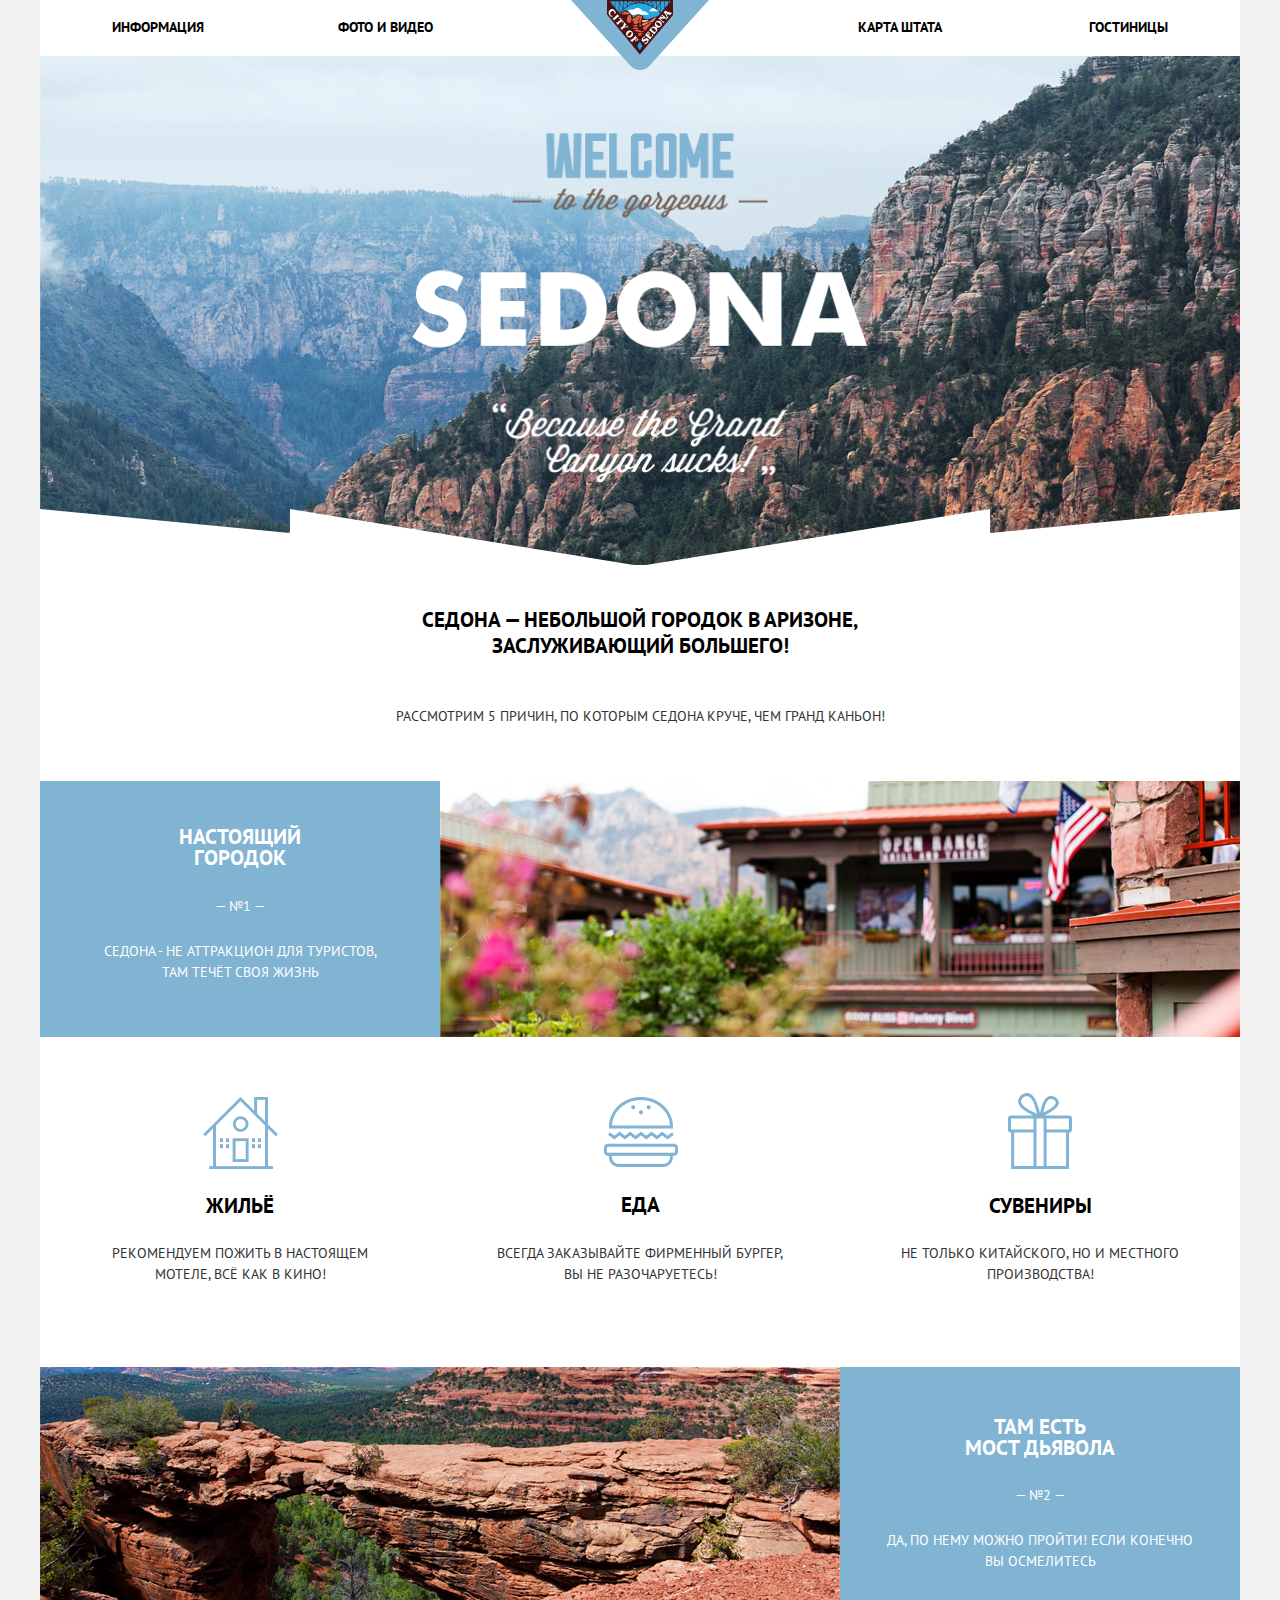
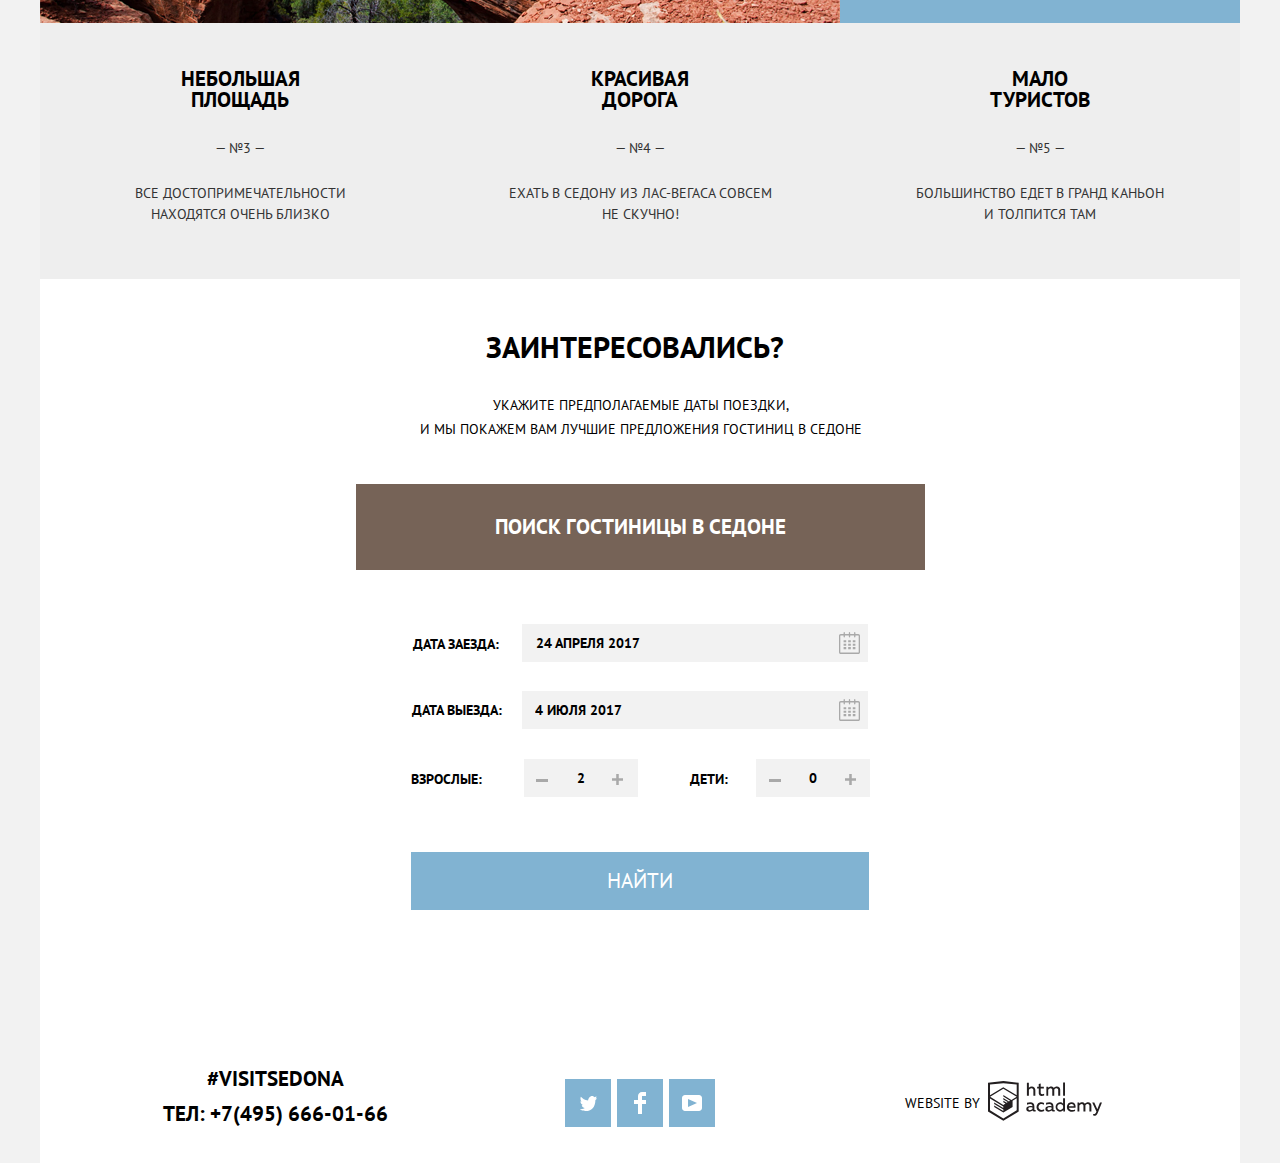
==== index.html @ 2f232770 "17" ====
<!DOCTYPE html>
<html class="page" lang="ru">
  <head>
    <meta charset="utf-8">
    <title>HTML Academy: Седона</title>
    <link rel="preconnect" href="https://fonts.gstatic.com">
    <link href="https://fonts.googleapis.com/css2?family=PT+Sans:wght@400;700&display=swap" rel="stylesheet">
    <link rel="icon" href="favicon.ico">
    <link rel="icon" href="favicon/favicon.svg" type="image/svg+xml">
    <link rel="apple-touch-icon" href="favicon/180.png">
    <link rel="manifest" href="manifest.webmanifest">

    <link rel="stylesheet" href="css/normalize.css">
    <link rel="stylesheet" href="css/style.min.css">
  </head>
  <body class="page-body">
    <div class="wrapper">
      <header class="main-header">
        <nav class="main-nav">
          <a class="main-header-logo" href="#">
            <img src="img/logo.svg" alt="logo" width="138" height="70">
          </a>
          <ul class="site-nav">
            <li><a href="#">Информация</a></li>
            <li><a href="#">Фото и видео</a></li>
            <li class="site-nav-castom"><a href="#">Карта штата</a></li>
            <li><a href="catalog.html">Гостиницы</a></li>
          </ul>
        </nav>
      </header>
      <main class="container">
        <h1 class="visually-hidden">Sedona</h1>
        <div class="bg-img">
          <div class="welcompng">
            <img src="img/welcome.png" alt="" width="456" height="350">
          </div>
        </div>
      
        
        <section class="description">
          
          <h3>Седона — небольшой городок в Аризоне, <br> заслуживающий большего!</h3>
          <p>Рассмотрим 5 причин, по которым Седона круче, чем гранд каньон!</p>
        </section>

        <ul class="main-reason">
          <li class="add-reason">
            <div class="first-reason">
              <div class="first-reason-text">
                <h3>Настоящий <br> городок</h3>
                <p class="reason-numbers">— №1 —</p>
                <p>Седона - не аттракцион для туристов, там течёт своя жизнь</p>
              </div>
                <div class="first-reason-img">
                    <img src="img/reason-1.jpg" alt="изображение дома" width="800" height="256">
                </div>
            </div>
            <ul class="product-reason">
              <li class="product-reason-item">
                <img src="img/icon-1.png" alt="logo house" width="75" height="72">
                <h4>Жильё</h4>
                <p>Рекомендуем пожить в настоящем <br> мотеле, всё как в кино!</p>
              </li>

              <li class="product-reason-item">
                <img src="img/icon-2.png" alt="logo burger" width="75" height="70">
                <h4>Еда</h4>
                <p>Всегда заказывайте фирменный бургер, <br> вы не разочаруетесь!</p>
              </li>
              <li class="product-reason-item">
                <img src="img/icon-3.png" alt="logo surprise" width="64" height="77">
                <h4>Сувениры</h4>
                <p>Не только китайского, но и местного <br> производства!</p>
              </li>
            </ul>
          </li>
          <li class="second-reason">
            <div class="second-reason-text">
              <h3>Там есть <br> Мост дьявола</h3>
              <p class="reason-numbers">— №2 —</p>
              <p>Да, по нему можно пройти! Если конечно<br> вы осмелитесь</p>
            </div>
            <div class="second-reason-img">
              <img src="img/reason-2.jpg" alt="изображение дома" width="800" height="256">
            </div>
          </li>
          <li class="else-reason">
            <h3>небольшая <br> площадь</h3>
            <p class="reason-numbers">— №3 —</p>
            <p>все достопримечательности <br> находятся очень близко</p>
          </li>
          <li class="else-reason"> 
            <h3>красивая <br> дорога</h3>
            <p class="reason-numbers">— №4 —</p>
            <p>ехать в седону из лас-вегаса совсем <br> не скучно!</p>
          </li>
          <li class="else-reason">
            <h3>мало <br> туристов</h3>
            <p class="reason-numbers">— №5 —</p>
            <p>большинство едет в гранд каньон <br> и толпится там</p>
          </li>
        </ul>

        <section class="interest">
          <h3>Заинтересовались?</h3>
          <div class="interest-hotel">
            <p>Укажите предполагаемые даты поездки,<br> и мы покажем вам лучшие предложения гостиниц в седоне</p>
          </div>
          <a class="button search" href="#">ПОИСК ГОСТИНИЦЫ В седоне</a>
          <section class="interest-search interest-search-show">
            <form class="interest-form" method="GET" action="https://echo.htmlacademy.ru/">
              <div class="date">
                <label class="date-arrival-label" for="date-arrival">Дата заезда: 
                  <a class="calendar" href="#">
                    <svg class="calendar-icon" width="21" height="23" viewBox="0 0 21 23" fill="none" xmlns="http://www.w3.org/2000/svg">
                      <path fill-rule="evenodd" clip-rule="evenodd" d="M16.406 3.02498H19.251C20.217 3.02498 21 3.84698 21 4.86198V21.164C21 22.179 20.217 23 19.251 23H1.75C0.784 23 0 22.179 0 21.164V4.86198C0 3.84698 0.784 3.02498 1.75 3.02498H4.593V1.64798C4.593 1.26698 4.887 0.958984 5.25 0.958984C5.612 0.958984 5.906 1.26698 5.906 1.64798V3.02498H9.844V1.64798C9.844 1.26698 10.138 0.958984 10.501 0.958984C10.862 0.958984 11.156 1.26698 11.156 1.64798V3.02498H15.094V1.64798C15.094 1.26698 15.387 0.958984 15.75 0.958984C16.112 0.958984 16.406 1.26698 16.406 1.64798V3.02498ZM19.5646 21.484C19.6466 21.3979 19.691 21.2828 19.688 21.164H19.689V4.86198C19.689 4.60898 19.493 4.40298 19.252 4.40298H16.407V5.78098C16.407 6.16198 16.113 6.46998 15.751 6.46998C15.388 6.46998 15.095 6.16198 15.095 5.78098V4.40298H11.157V5.78098C11.157 6.16198 10.863 6.46998 10.502 6.46998C10.139 6.46998 9.845 6.16198 9.845 5.78098V4.40298H5.907V5.78098C5.907 6.16198 5.613 6.46998 5.251 6.46998C4.888 6.46998 4.594 6.16198 4.594 5.78098V4.40298H1.75C1.50263 4.40953 1.30696 4.61458 1.312 4.86198V21.164C1.30696 21.4114 1.50263 21.6164 1.75 21.623H19.251C19.3698 21.6201 19.4826 21.5701 19.5646 21.484Z"/>
                      <path fill-rule="evenodd" clip-rule="evenodd" d="M4.59399 9.2251H7.21899V11.2911H4.59399V9.2251ZM4.59399 12.6681H7.21899V14.7351H4.59399V12.6681ZM7.21899 16.1121H4.59399V18.1781H7.21899V16.1121ZM9.18799 16.1121H11.813V18.1781H9.18799V16.1121ZM11.813 12.6681H9.18799V14.7351H11.813V12.6681ZM9.18799 9.2251H11.813V11.2911H9.18799V9.2251ZM16.406 16.1121H13.781V18.1781H16.406V16.1121ZM13.781 12.6681H16.406V14.7351H13.781V12.6681ZM16.406 9.2251H13.781V11.2911H16.406V9.2251Z"/>
                      </svg>           
                    </a>
                </label>
                <input class="check" type="text" id="date-arrival" data-date-formate="" value="24 апреля 2017">
              </div>
              <div class="date">
                  <label class="date-departure-label" for="date-departure">Дата выезда:
                    <a class="calendar" href="#">
                      <svg class="calendar-icon" width="21" height="23" viewBox="0 0 21 23" fill="none" xmlns="http://www.w3.org/2000/svg">
                        <path fill-rule="evenodd" clip-rule="evenodd" d="M16.406 3.02498H19.251C20.217 3.02498 21 3.84698 21 4.86198V21.164C21 22.179 20.217 23 19.251 23H1.75C0.784 23 0 22.179 0 21.164V4.86198C0 3.84698 0.784 3.02498 1.75 3.02498H4.593V1.64798C4.593 1.26698 4.887 0.958984 5.25 0.958984C5.612 0.958984 5.906 1.26698 5.906 1.64798V3.02498H9.844V1.64798C9.844 1.26698 10.138 0.958984 10.501 0.958984C10.862 0.958984 11.156 1.26698 11.156 1.64798V3.02498H15.094V1.64798C15.094 1.26698 15.387 0.958984 15.75 0.958984C16.112 0.958984 16.406 1.26698 16.406 1.64798V3.02498ZM19.5646 21.484C19.6466 21.3979 19.691 21.2828 19.688 21.164H19.689V4.86198C19.689 4.60898 19.493 4.40298 19.252 4.40298H16.407V5.78098C16.407 6.16198 16.113 6.46998 15.751 6.46998C15.388 6.46998 15.095 6.16198 15.095 5.78098V4.40298H11.157V5.78098C11.157 6.16198 10.863 6.46998 10.502 6.46998C10.139 6.46998 9.845 6.16198 9.845 5.78098V4.40298H5.907V5.78098C5.907 6.16198 5.613 6.46998 5.251 6.46998C4.888 6.46998 4.594 6.16198 4.594 5.78098V4.40298H1.75C1.50263 4.40953 1.30696 4.61458 1.312 4.86198V21.164C1.30696 21.4114 1.50263 21.6164 1.75 21.623H19.251C19.3698 21.6201 19.4826 21.5701 19.5646 21.484Z"/>
                        <path fill-rule="evenodd" clip-rule="evenodd" d="M4.59399 9.2251H7.21899V11.2911H4.59399V9.2251ZM4.59399 12.6681H7.21899V14.7351H4.59399V12.6681ZM7.21899 16.1121H4.59399V18.1781H7.21899V16.1121ZM9.18799 16.1121H11.813V18.1781H9.18799V16.1121ZM11.813 12.6681H9.18799V14.7351H11.813V12.6681ZM9.18799 9.2251H11.813V11.2911H9.18799V9.2251ZM16.406 16.1121H13.781V18.1781H16.406V16.1121ZM13.781 12.6681H16.406V14.7351H13.781V12.6681ZM16.406 9.2251H13.781V11.2911H16.406V9.2251Z"/>
                        </svg>           
                      </a>
                  </label>
                  <input class="check" type="text" id="date-departure" data-date-formate="" value="4 июля 2017">
              </div>
              <div class="people">
                  <div class="adults-items">
                    <label class="adults-label" for="adults">Взрослые:</label>
                    <input class="check" type="text" id="adults" data-date-formate="" value="2">
                    <button class="minus" type="submit" id="adults">
                      <svg class="minus-icon" width="12" height="3" viewBox="0 0 12 3" fill="none" xmlns="http://www.w3.org/2000/svg">
                        <rect width="12" height="3"/>
                      </svg>              
                    </button>
                    <button class="plus" type="submit" id="adults1">
                      <svg class="plus-icon" width="11" height="11" viewBox="0 0 11 11" fill="none" xmlns="http://www.w3.org/2000/svg">
                      <path fill-rule="evenodd" clip-rule="evenodd" d="M4.23086 6.76932V11H6.76932V6.76932H11V4.23086H6.76932V0H4.23085V4.23086H0V6.76932H4.23086Z"/>
                      </svg>
                    </button>
                  </div>
                  <div class="children-items">
                    <label class="children-label" for="children">Дети:</label>
                    <input class="check" type="text" id="children1" data-date-formate="" value="0">
                    <button class="minus" type="submit" id="children1">
                      <svg class="minus-icon" width="12" height="3" viewBox="0 0 12 3" fill="none" xmlns="http://www.w3.org/2000/svg">
                      <rect width="12" height="3"/>
                      </svg>
                    </button>
                    <button class="plus" type="submit" id="children">
                      <svg class="plus-icon" width="11" height="11" viewBox="0 0 11 11" fill="none" xmlns="http://www.w3.org/2000/svg">
                        <path fill-rule="evenodd" clip-rule="evenodd" d="M4.23086 6.76932V11H6.76932V6.76932H11V4.23086H6.76932V0H4.23085V4.23086H0V6.76932H4.23086Z"/>
                      </svg>
                    </button>
                  </div>
              </div>
              <input class="search-button" type="submit" value="Найти">
            </form>
          </section>
        </section>
        <section class="map">
          <h2 class="visually-hidden">Карта Седоны</h2>
          <iframe src="https://www.google.com/maps/embed?pb=!1m18!1m12!1m3!1d52385.18050596256!2d-111.83015792096036!3d34.85437338105415!2m3!1f0!2f0!3f0!3m2!1i1024!2i768!4f13.1!3m3!1m2!1s0x872da132f942b00d%3A0x5548c523fa6c8efd!2z0KHQtdC00L7QvdCwLCDQkNGA0LjQt9C-0L3QsCA4NjMzNiwg0KHQqNCQ!5e0!3m2!1sru!2sua!4v1614347600169!5m2!1sru!2sua" width="1200" height="473" style="border:0;" allowfullscreen="" loading="lazy"></iframe>
        </section>
      </main>

      <footer class="main-footer">
        <section class="footer-contact">
          <h2 class="visually-hidden">Контакты</h2>
          <p>#visitSEDONA</p>
          <a class="footer-phone" href="tel:+74956660166">ТЕЛ: +7(495) 666-01-66</a>
        </section>
        <section class="footer-social">
          <h2 class="visually-hidden">соцсети</h2>
          <ul class="social-list">
            <li>
              <a class="social-button" href="#">
                <svg width="17" height="17" viewBox="0 0 17 17" fill="none" xmlns="http://www.w3.org/2000/svg">
                  <path d="M10.95 1.14409C12.635 0.648089 13.934 1.41409 14.527 2.32309C15.2 2.09209 15.858 1.84209 16.538 1.61509C16.5249 2.30145 16.2117 2.94761 15.681 3.38309C16.366 3.55309 16.985 2.89209 16.985 2.89209C16.816 3.89209 15.979 4.68009 15.422 4.91609C15.191 11.6661 12.247 16.1331 5.34498 15.9981H4.89898C4.48898 15.9981 0.734977 15.5381 0.000976562 14.1111C2.27198 14.3071 3.89398 13.6891 4.69398 12.9341C3.73398 12.6341 2.01498 12.4571 1.71498 9.98409C2.06398 10.0901 2.27898 10.2121 2.90498 10.1031C1.70498 9.24709 0.373977 8.53009 0.447977 6.33009C0.732977 6.65809 1.51498 6.86609 1.78798 6.80209C1.08498 6.56109 -0.182023 3.44209 0.893977 1.85009C2.71198 3.70409 4.62898 5.45609 8.04598 5.62309C8.25398 3.33009 9.18298 1.79309 10.95 1.14409Z" fill="white"/>
              </svg>
              </a>
            </li>
            <li>
              <a class="social-button" href="#">
                <svg width="12" height="22" viewBox="0 0 12 22" fill="none" xmlns="http://www.w3.org/2000/svg">
                  <path d="M12 4V0H8C5.79086 0 4 1.79086 4 4V8H0V12H4V22H8V12H12V8H8V4H12Z" fill="white"/>
                </svg>
              </a>
            </li>
            <li>
              <a class="social-button" href="#">
                <svg width="20" height="16" viewBox="0 0 20 16" fill="none" xmlns="http://www.w3.org/2000/svg">
                  <path fill-rule="evenodd" clip-rule="evenodd" d="M3 0H17C18.65 0 20 1.35 20 3V13C20 14.65 18.65 16 17 16H3C1.35 16 0 14.65 0 13V3C0 1.35 1.35 0 3 0ZM6.027 4.002V11.998L15.014 8L6.027 4.002Z" fill="white"/>
                </svg>
              </a>
            </li>
          </ul>
        </section>
        <section class="footer-copyright">
          <h3>Website by</h3>
          <a class="academy" href="https://htmlacademy.ru/intensive/htmlcss">
            <svg width="114" height="40" viewBox="0 0 114 40" fill="none" xmlns="http://www.w3.org/2000/svg">
              <path fill-rule="evenodd" clip-rule="evenodd" d="M15.5197 0.057373H15.3509L0 1.71895V30.4945L15.3509 39.8382L30.7018 30.4945V1.71895L15.5197 0.057373ZM77.0183 1.62185H75.0876V14.7311H77.0183V1.62185ZM40.8619 1.63264V6.76843C41.6131 5.9864 42.6386 5.5436 43.7105 5.53843C44.6823 5.47908 45.6329 5.84495 46.3253 6.54479C47.0177 7.24462 47.3866 8.21244 47.3399 9.20685V14.7634H45.367V9.46579C45.4231 8.94897 45.2754 8.43059 44.9566 8.02553C44.6377 7.62047 44.174 7.36218 43.6683 7.3079H43.3518C42.3456 7.36979 41.4321 7.9295 40.9041 8.80764V14.7634H38.8995V1.63264H40.8619ZM77.0183 30.4837H75.2775V29.0595C74.4828 30.1353 73.23 30.7538 71.9119 30.7211C69.4751 30.5528 67.5825 28.4822 67.5825 25.9845C67.5825 23.4867 69.4751 21.4162 71.9119 21.2479C73.1195 21.2052 74.2818 21.7203 75.0771 22.6505V17.3205H77.0183V30.4837ZM47.0656 29.0595C47.263 29.0515 47.4583 29.0152 47.6459 28.9516V30.3866C47.2482 30.5404 46.826 30.6172 46.4009 30.6132C45.6482 30.6769 44.9394 30.2429 44.639 29.5342C43.7036 30.31 42.5302 30.7227 41.3261 30.6995C39.733 30.6995 38.256 29.804 38.256 27.9482C38.256 25.65 40.3661 24.9379 42.1702 24.9379C42.9402 24.9505 43.707 25.0408 44.4596 25.2076V24.884C44.4596 23.805 43.6578 22.9742 42.1491 22.9742C41.0585 22.9764 39.9804 23.2116 38.9839 23.6647V21.8305C40.0678 21.451 41.204 21.2506 42.3495 21.2371C44.8394 21.2371 46.3693 22.4455 46.3693 25.1753V28.4121C46.3546 28.5668 46.401 28.721 46.4981 28.8406C46.5951 28.9601 46.7349 29.035 46.8862 29.0487H47.0656V29.0595ZM40.2711 27.8403C40.298 28.229 40.4761 28.5905 40.7655 28.844C41.055 29.0974 41.4317 29.2217 41.8115 29.189H41.9275C42.8819 29.1906 43.7973 28.8022 44.4702 28.11V26.5779C43.842 26.4414 43.2026 26.3655 42.5605 26.3513C41.5055 26.3513 40.2817 26.7074 40.2817 27.8403H40.2711ZM56.0229 21.9384C55.1962 21.4632 54.2596 21.2246 53.3115 21.2479H52.9422C51.7332 21.2873 50.5891 21.8166 49.7619 22.7192C48.9347 23.6218 48.4923 24.8236 48.5321 26.06V26.5024C48.6957 29.0004 50.805 30.8921 53.2482 30.7318C54.2519 30.7555 55.2477 30.5452 56.1601 30.1168V28.2718C55.3769 28.7215 54.4945 28.9591 53.5963 28.9624C52.5199 29.0288 51.4963 28.4793 50.9385 27.5356C50.3806 26.5918 50.3806 25.4095 50.9385 24.4658C51.4963 23.522 52.5199 22.9725 53.5963 23.039C54.461 23.0357 55.3066 23.2989 56.0229 23.7942V21.9384ZM66.1514 29.0595C66.3488 29.0515 66.5441 29.0152 66.7317 28.9516V30.3866C66.334 30.5404 65.9118 30.6172 65.4867 30.6132C64.734 30.6769 64.0252 30.2429 63.7248 29.5342C62.7894 30.31 61.616 30.7227 60.4119 30.6995C58.8188 30.6995 57.3417 29.804 57.3417 27.9482C57.3417 25.65 59.4518 24.9379 61.256 24.9379C62.0259 24.9505 62.7928 25.0408 63.5454 25.2076V24.884C63.5454 23.805 62.7436 22.9742 61.2349 22.9742C60.1443 22.9764 59.0662 23.2116 58.0697 23.6647V21.8305C59.1536 21.451 60.2897 21.2506 61.4353 21.2371C63.9252 21.2371 65.455 22.4455 65.455 25.1753V28.4121C65.4404 28.5668 65.4868 28.721 65.5838 28.8406C65.6809 28.9601 65.8207 29.035 65.972 29.0487H66.1514V29.0595ZM59.855 28.8481C59.5632 28.5943 59.3837 28.2311 59.3569 27.8403H59.378C59.378 26.7074 60.5385 26.3513 61.6569 26.3513C62.299 26.3655 62.9383 26.4414 63.5665 26.5779V28.11C62.8937 28.8022 61.9782 29.1906 61.0239 29.189H60.9078C60.5263 29.2247 60.1469 29.1019 59.855 28.8481ZM69.3271 25.9305C69.3271 24.2859 70.6308 22.9526 72.239 22.9526L72.2601 23.0066C73.4742 23.0066 74.5742 23.7382 75.0665 24.8732V27.0311C74.5856 28.1871 73.4673 28.9296 72.239 28.9084C70.6308 28.9084 69.3271 27.5752 69.3271 25.9305ZM83.3486 21.2479C86.8408 21.2479 88.0541 24.1395 87.4844 26.7397H80.922C81.1436 28.3582 82.6839 29.0163 84.2876 29.0163C85.2509 29.0196 86.2027 28.8021 87.0729 28.3797V30.1061C86.0736 30.5421 84.9939 30.7519 83.9078 30.7211C81.2385 30.7211 78.8963 29.189 78.8963 25.9521C78.8362 24.7502 79.2482 23.5736 80.0408 22.6841C80.8334 21.7945 81.9408 21.2658 83.1165 21.2155H83.3486V21.2479ZM80.8693 25.1753C80.9704 23.8237 82.1216 22.8104 83.4436 22.9095H83.4858C84.1064 22.8531 84.7196 23.08 85.1612 23.5295C85.6028 23.979 85.8275 24.6051 85.7752 25.24H80.8693V25.1753ZM89.489 30.4621V21.4961H91.2298V22.575C91.9777 21.7197 93.041 21.2229 94.1628 21.2047C95.2951 21.1328 96.3712 21.7163 96.9482 22.7153C97.7407 21.8335 98.8477 21.3161 100.018 21.2803C100.952 21.2327 101.859 21.6011 102.507 22.2901C103.154 22.9792 103.478 23.9213 103.394 24.8732V30.4837H101.39V24.9271C101.437 24.4734 101.306 24.0191 101.024 23.6647C100.743 23.3104 100.336 23.0852 99.8917 23.039H99.6174C98.7512 23.0941 97.9525 23.536 97.4335 24.2474V30.4837H95.4289V24.9271C95.4728 24.47 95.3357 24.0139 95.0481 23.6611C94.7606 23.3082 94.3467 23.088 93.8991 23.0497H93.6881C92.7466 23.1344 91.8915 23.6449 91.3564 24.4416V30.5161H89.5312L89.489 30.4621ZM113.977 21.4745H111.972L109.324 28.2718L106.306 21.4853H104.196L108.417 30.5484L108.237 31.0016C107.72 32.3611 107.003 33.0516 106.053 33.0516C105.75 33.0548 105.447 33.0112 105.156 32.9221V34.6161C105.536 34.7125 105.926 34.7632 106.317 34.7671C107.646 34.7671 108.902 34.0226 109.851 31.6813L113.977 21.4745ZM52.689 5.78658V2.54974L50.7266 3.01369V5.73264H49.144V7.49132H50.7899V11.9905C50.7231 12.817 51.0244 13.6301 51.61 14.2038C52.1955 14.7775 53.0028 15.0505 53.8073 14.9468C54.5996 14.9535 55.3875 14.8259 56.139 14.5692V12.8429C55.5727 13.0781 54.9672 13.199 54.356 13.199C53.2165 13.199 52.689 12.8105 52.689 11.6237V7.5129H55.8541V5.78658H52.689ZM58.3862 14.7526V5.75421H60.1376V6.83316C60.8811 5.97655 61.9403 5.476 63.0601 5.45211C64.1624 5.38099 65.2146 5.93142 65.8032 6.88711C66.5958 6.00534 67.7028 5.48794 68.8734 5.45211C69.8138 5.41462 70.7233 5.79859 71.364 6.50353C72.0046 7.20846 72.3126 8.16418 72.2073 9.12053V14.7418H70.2028V9.18527C70.2499 8.73151 70.1184 8.27721 69.8373 7.92287C69.5561 7.56853 69.1485 7.34334 68.7046 7.29711H68.4619C67.5957 7.35228 66.797 7.7942 66.278 8.50553V14.7418H64.2734V9.18527C64.3206 8.73151 64.1891 8.27721 63.9079 7.92287C63.6268 7.56853 63.2191 7.34334 62.7752 7.29711H62.5326C61.5911 7.38181 60.736 7.89229 60.2009 8.68895V14.7634H58.3862V14.7526ZM28.6972 29.3033L28.7078 29.2968L28.6972 29.3184V29.3033ZM28.6972 17.3205V29.3033L15.3509 37.4321L2.00459 29.3184V17.5147L15.2876 25.6068V27.0311L6.18257 21.5284V22.9418L15.3404 28.5632V30.0629L6.19312 24.4955V25.9521L15.3509 31.5734L24.5826 25.9197V19.8129L28.6972 17.3205ZM28.7078 15.7776L25.0362 17.9355L23.3482 19.0145L15.3087 14.0837V15.4971L22.156 19.7266L22.0083 19.8237L20.9532 20.4063L15.2876 16.9537V18.3995L19.761 21.1184L18.706 21.8413L15.3298 19.7913V21.2047L17.5454 22.5426L15.2982 23.9021L2.11009 15.864L15.3087 7.72869L28.7078 15.7776ZM15.2876 6.27211L28.7078 14.3534V3.56395L15.3615 2.12895L2.01514 3.56395V14.3534L15.2876 6.27211Z"/>
            </svg>
          </a>
        </section>
      </footer>
  </div>

    <script src="js/search.min.js"></script>
      

  </body>
</html>
---- css/style.min.css ----
:root{--basic-black:#000;--basic-azure:#81B3D2;--basic-brown:#766357;--basic-dark-azure:#5496BD;--basic-extra-azure:#669EC0;--basic-white:#fff;--basic-dark-brown:#503E33;--basic-extra-brown:#604E43;--basic-opacity-black:#333;--basic-gray:#EEE;--basic-white-opacity:#fff;--basic-white-body:#F2F2F2;--basic-border-grey:#E5E5E5;--basic-shadow:#ababab;--basic-calendar:#A9A9A9;--basic-academy:#231F20;--basic-shadow-opacity:#ababab;--basic-arrow:#CACACA;--basic-rating:#666;--special:#663d15}body{min-width:1280px;margin:0;padding:0;font-family:"PT Sans",sans-serif;font-size:14px;line-height:26px;font-weight:700;color:var(--basic-black);text-transform:uppercase;background-position:top center;background-repeat:no-repeat;background:var(--basic-white-body);min-height:100%;display:grid;grid-template-rows:min-content 1fr min-content;align-content:start}.wrapper{width:1200px;background-color:var(--basic-white);margin:0 auto}.container{text-align:center}a{text-decoration:none}img{max-width:100%;height:auto}p{margin:0}ul{margin:0;padding:0}h1,h2,h3,h4{margin:0}button{border:0;background:none}.visually-hidden{position:absolute;width:1px;height:1px;margin:-1px;border:0;padding:0;white-space:nowrap;clip-path:inset(100%);clip:rect(0 0 0 0);overflow:hidden}.main-nav{position:relative;text-align:center;color:var(--basic-black);background-color:var(--basic-white)}.site-nav{list-style:none;display:flex;margin:0;padding:0}.site-nav > li{margin-top:14px;margin-bottom:16px}.site-nav > li:first-child{margin-left:72px;margin-right:134px}.site-nav > li:nth-child(3){margin-right:147px}.site-nav > li:nth-child(4){margin-right:72px}.site-nav a{color:var(--basic-black)}.site-nav a:hover{color:var(--basic-azure)}.site-nav a:active{color:var(--basic-black);opacity:.3}.site-nav a:focus{color:var(--basic-brown)}.site-nav-castom{margin-left:auto}.main-header-logo{position:absolute;right:531px}.bg-img{width:1200px;height:509px;background:url(../img/background-photo.jpg) no-repeat;background-size:100% auto;display:block}.welcompng{padding-top:77px}.welcompng::before{display:block;content:"";width:1200px;height:57px;background:url(../img/Shape.png) no-repeat;position:absolute;top:509px}.description{height:216px;text-align:center}.description h3{padding-top:42px;padding-bottom:16px;font-size:21px;line-height:26px;min-height:80px}.description p{font-weight:400;color:var(--basic-opacity-black)}.main-reason{margin:0;padding:0;list-style:none;display:grid;grid-template-columns:1fr 1fr 1fr}.main-reason h3{font-size:21px;line-height:21px;margin-top:45px}.main-reason p{font-size:14px;line-height:21px;color:var(--basic-opacity-black);font-weight:400}.reason-numbers{margin-top:28px;margin-bottom:24px}.add-reason{grid-column-start:1;grid-column-end:4}.first-reason{min-height:256px;text-align:center;background-color:var(--basic-azure);color:var(--basic-white);display:grid;grid-template-columns:1fr 1fr 1fr}.first-reason p{color:var(--basic-white);padding:0 50px}.first-reason-text{grid-column-start:1}.first-reason-img{height:256px;grid-column-end:4;grid-column-start:2}.product-reason{min-height:330px;list-style:none;background-color:var(--basic-white);display:grid;grid-template-columns:1fr 1fr 1fr}.product-reason-item{text-align:center;margin-top:60px}.product-reason-item h4{font-size:21px;line-height:21px;padding-top:18px;padding-bottom:27px}.product-reason >.product-reason-item:nth-child(2) h4{padding-top:19px;padding-bottom:28px}.product-reason >.product-reason-item:last-child{margin-top:0;padding-top:55px}.second-reason{min-height:256px;text-align:center;background-color:var(--basic-azure);color:var(--basic-white);grid-column-start:1;grid-column-end:4;display:grid;grid-template-columns:1fr 1fr 1fr}.second-reason p{color:var(--basic-white)}.second-reason h3{margin-top:49px}.second-reason-text{grid-column-end:4}.second-reason-img{height:256px;grid-column-start:1;grid-column-end:3;grid-row:1}.second-reason .reason-numbers{margin-top:27px;margin-bottom:24px}.else-reason{min-height:256px;text-align:center;background-color:var(--basic-gray)}.interest{min-height:291px;text-align:center;position:relative}.interest p{font-size:14px;line-height:24px;font-weight:400}.interest h3{padding-top:55px;font-size:30px;padding-right:10px}.interest-hotel{min-height:95px;display:flex;justify-content:center;align-items:center;margin-top:10px;margin-bottom:19px}.interest-hotel p{padding-left:1px;padding-bottom:2px}.button{padding:30px 125px;width:319px;height:26px;align-content:center;font-size:21px;line-height:26px;background-color:var(--basic-brown);color:var(--basic-white);display:inline-block}.button:hover{background-color:var(--basic-extra-brown)}.button:focus{background-color:var(--basic-dark-brown);color:var(--basic-white-opacity)}.map{height:473px}.main-footer{min-height:120px;text-align:center;display:grid;grid-template-columns:1fr 1fr 1fr}.footer-contact{font-size:21px;line-height:26px;display:flex;flex-direction:column;margin-top:23px;margin-left:70px}.footer-contact p{margin-bottom:9px}.footer-phone{color:var(--basic-black)}.footer-social{display:flex;justify-content:center;align-items:center}.social-list{list-style:none;display:flex;padding:0;margin:0}.social-list > li{margin-right:6px}.social-list > li:last-child{margin-right:0}.social-button{min-height:48px;width:46px;background-color:var(--basic-azure);display:flex;justify-content:center;align-items:center}.social-button:last-child{margin-right:0}.social-button:hover{background-color:var(--basic-extra-azure)}.social-button:focus{background-color:var(--basic-dark-azure)}.footer-copyright{display:flex;margin-left:65px;align-items:center}.footer-copyright h3{font-size:14px;font-weight:400;margin-right:8px}.academy{padding-top:4px}.academy svg{fill:var(--basic-academy)}.academy svg:hover{fill:var(--basic-azure)}.academy svg:active{fill:var(--basic-shadow)}.name-hotel{min-height:26px;margin-bottom:7px;font-size:21px;line-height:26px;color:var(--basic-black);min-width:240px;margin-top:-6px;margin-left:-47px}.name-hotel:hover{color:var(--basic-azure)}.name-hotel:focus{color:var(--basic-opacity-black)}.catalog-hotel{list-style:none;display:grid;margin:0;padding:0}.catalog-hotel p{font-weight:400;font-size:14px;line-height:21px}.catalog-item{padding:27px 73px 30px;display:grid;grid-template-columns:1fr 3fr 1fr;min-height:150px;border-top:1px solid var(--basic-border-grey);box-sizing:border-box}.catalog-item:nth-child(2){padding:28px 73px 31px}.catalog-item:last-child{padding:29px 73px 30px;border-bottom:1px solid var(--basic-border-grey)}.catalog-description{text-align:left;display:flex;flex-direction:column}.catalog-description-row{display:flex;margin-left:-47px}.wrapper-description{display:flex;flex-direction:column-reverse}.catalog-rating{display:flex;flex-direction:column;justify-content:flex-end}.catalog-image{padding-top:2px;width:135px;height:90px}.rating{margin:0;width:110px;height:27px;padding:3px 12px 3px 15px;color:#666;background-color:#F2F2F2;box-sizing:border-box;margin-left:auto}.star{margin-left:auto;margin-bottom:auto}.star-symbol{width:18px;height:17px}legend{padding:0}.filter{width:1200px;min-height:217px;background:url(../img/background.jpg) no-repeat}.form-filter{display:flex;padding:26px 73px 32px 72px}.form-filter label{position:relative;display:block;cursor:pointer;user-select:none}.filter-input:focus ~ label{outline:2px solid var(--basic-black)}.filter-input-checkbox + label::before{content:"";position:absolute;width:23px;height:23px;left:-41px;background:url(../img/checkbox-off.svg)}.filter-input-checkbox:checked + label::after{content:"";position:absolute;width:27px;height:23px;left:-41px;background:url(../img/checkbox-on.png)}.form-filter legend{font-size:16px;line-height:21px}.form-filter ul{list-style:none;line-height:46px}.filter-wrapper-checkbox{display:flex;text-align:left}.filter-wrapper-checkbox fieldset{color:var(--basic-white);border:none;padding:0;margin:0}.filter-wrapper-checkbox fieldset:first-child{margin-right:118px}.filter-wrapper-range{display:flex;flex-direction:column;margin-left:auto}.filter-wrapper-range fieldset{border:none;color:var(--basic-white);margin:0;padding:0;text-align:center}.filter-wrapper-range fieldset > legend{margin-bottom:10px;text-align:left}.price-filter{display:flex;align-items:center;border:2px solid var(--basic-white);width:317px;height:36px;box-sizing:border-box;text-align:center;position:relative}.price-filter a{color:var(--basic-white)}.price-filter-items{font-weight:400;display:flex;justify-content:center;align-items:center}.price-filter-items:first-child{width:58px;height:21px;margin-left:52px}.price-filter-items:last-child{width:83px;height:21px;margin-left:auto;margin-right:36px}.price-filter::before{display:block;content:"";position:absolute;width:2px;height:22px;background:url(../img/Rectangle.svg) no-repeat;left:50%}.filter-price-range{width:317px;height:55px;position:relative;padding-top:22px;box-sizing:border-box;margin-bottom:2px}.filter-price-range .scale{height:2px;background:var(--basic-white-opacity)}.filter-price-range .bar{width:248px;height:2px;background:var(--basic-white);margin-left:10px}.filter-price-range .toggle{position:absolute;top:13px;left:0;width:4px;height:4px;padding:0;border:8px solid var(--basic-white);background-color:var(--basic-shadow);border-radius:50%;box-shadow:0 2px 1px 0 var(--basic-shadow-opacity)}.filter-price-range .toggle:focus{outline:2px solid var(--basic-black)}.filter-price-range .toggle-max{left:252px}.filter-price-range .toggle:hover{width:6px;height:6px}.price-button{font-size:14px;line-height:21px;font-family:"PT Sans",sans-serif;text-transform:uppercase;color:var(--basic-white);width:137px;height:36px;background:transparent;border:2px solid var(--basic-white);margin-right:10px}.filter-checkbox{height:21px;margin-top:25px;font-size:14px;line-height:21px;font-weight:400;color:var(--basic-white);padding-left:41px}.found-catalog{display:flex;align-items:center;min-height:86px;padding:0 72px 0 73px;box-sizing:border-box}.found-catalog h2{padding-bottom:4px;min-width:117px;margin-right:46px}.found-catalog p{width:75px;height:18px;margin:0;font-weight:400;font-size:12px;line-height:18px;margin-right:40px;margin-bottom:8px}.found-catalog-list{list-style:none;padding:0;margin:0;display:flex;width:100%}.found-catalog-list li{margin-right:32px}.found-catalog-list li:nth-child(3){margin-right:0}.found-catalog-list li:nth-child(4){margin-right:0;margin-top:5px}.found-catalog-list li:nth-child(5){margin-left:6px;margin-right:0;margin-top:5px}.button-found{font-weight:400;font-size:12px;line-height:18px;color:var(--basic-opacity-black);border-bottom:1px dotted var(--basic-azure)}.arrow{font-size:15px;border:none;color:var(--basic-arrow)}.arrow.active{color:var(--basic-azure)}.button-found:hover{color:var(--basic-azure)}.button-found:focus{color:var(--basic-black);border:none}.arrow:hover{color:var(--basic-black)}.arrow:focus{color:var(--basic-azure)}.button-detailed{text-align:center;width:110px;height:27px;padding:3px 17px;font-size:14px;line-height:21px;background-color:var(--basic-azure);color:var(--basic-white);display:block;box-sizing:border-box;margin-top:16px;margin-right:6px}.button-detailed:hover{background-color:var(--basic-extra-azure)}.button-detailed:focus{background-color:var(--basic-dark-azure);color:var(--basic-white-opacity)}.catalog{text-align:center;padding:3px 17px;width:142px;height:27px;font-size:14px;line-height:21px;box-sizing:border-box;margin-top:16px}.button-found.active{color:var(--basic-azure);border:none}.page{height:100%}.interest-search input{padding:0}.interest-search{width:568px;height:395px;display:none;flex-direction:column;padding:54px 55px 55px 56px;background-color:#fff;box-sizing:border-box;position:absolute;left:315px}.interest-search-show{display:flex;animation:bounce .6s}.interest-search-error{animation:shake .6s}.date{display:flex;position:relative}.date-arrival-label{width:121px;height:26px;padding-top:7px;padding-right:22px;box-sizing:border-box}.date-departure-label{width:125px;height:26px;padding-top:6px;padding-right:19px;box-sizing:border-box}.calendar .calendar-icon{position:absolute;top:7px;left:428px;fill:var(--basic-calendar)}.calendar:focus .calendar-icon{outline:2px solid var(--basic-black)}.calendar .calendar-icon:hover{fill:var(--basic-black)}.calendar .calendar-icon:active{fill:var(--basic-azure)}.date .check{font-family:"PT Sans",sans-serif;font-size:14px;line-height:26px;text-transform:uppercase;font-weight:700;min-width:346px;height:38px;background:var(--basic-white-body);border:none;padding-left:7px;box-sizing:border-box}.date:first-child .check{margin-bottom:29px;padding-bottom:1px;padding-left:14px}.date:nth-child(2) .check{margin-bottom:30px;padding-left:13px;padding-bottom:1px}.date .check:hover{background:#EBEBEB}.date .check:focus{background:var(--basic-white);border:2px solid #E5E5E5;outline:none}.people{display:flex;margin-bottom:55px}.people .check{outline:none}.people .adults-label{width:101px;height:26px;margin-right:12px;position:relative;padding-top:7px;padding-right:30px;box-sizing:border-box}.people .children-label{width:68px;height:26px;margin-left:50px;position:relative;padding-top:7px;padding-right:27px;box-sizing:border-box}.people .check{padding:0;font-family:"PT Sans",sans-serif;font-size:14px;line-height:26px;font-weight:700;width:114px;height:38px;border:none;background:var(--basic-white-body);display:flex;text-align:center}.search-button{width:458px;height:58px;font-family:"PT Sans",sans-serif;font-size:21px;line-height:26px;text-transform:uppercase;color:var(--basic-white);background:var(--basic-azure);border:none;outline:none}.search-button:hover{background:var(--basic-extra-azure)}.search-button:active{background:var(--basic-dark-azure);color:var(--basic-white-opacity)}.search-button:focus{outline:2px solid #000}.adults-items{display:flex;position:relative}.children-items{display:flex;position:relative}.adults-items .minus{position:absolute;left:120px;top:5px}.adults-items .plus{position:absolute;left:196px;top:8px}.children-items .minus{position:absolute;left:126px;top:5px}.children-items .plus{position:absolute;left:202px;top:8px}.minus{padding:5px;box-sizing:border-box}.plus{padding:5px;box-sizing:border-box}.minus svg{fill:var(--basic-calendar)}.minus:hover svg{fill:var(--basic-black)}.minus:active svg{fill:var(--basic-azure)}.plus svg{fill:var(--basic-calendar)}.plus:hover svg{fill:var(--basic-black)}.plus:active svg{fill:var(--basic-azure)}@keyframes bounce{0%{transform:translateY(-2000px)}70%{transform:translateY(30px)}90%{transform:translateY(-10px)}100%{transform:translateY(0)}}@keyframes shake{0%,100%{transform:translateX(0)}10%,30%,50%,70%,90%{transform:translateX(-10px)}20%,40%,60%,80%{transform:translateX(10px)}}
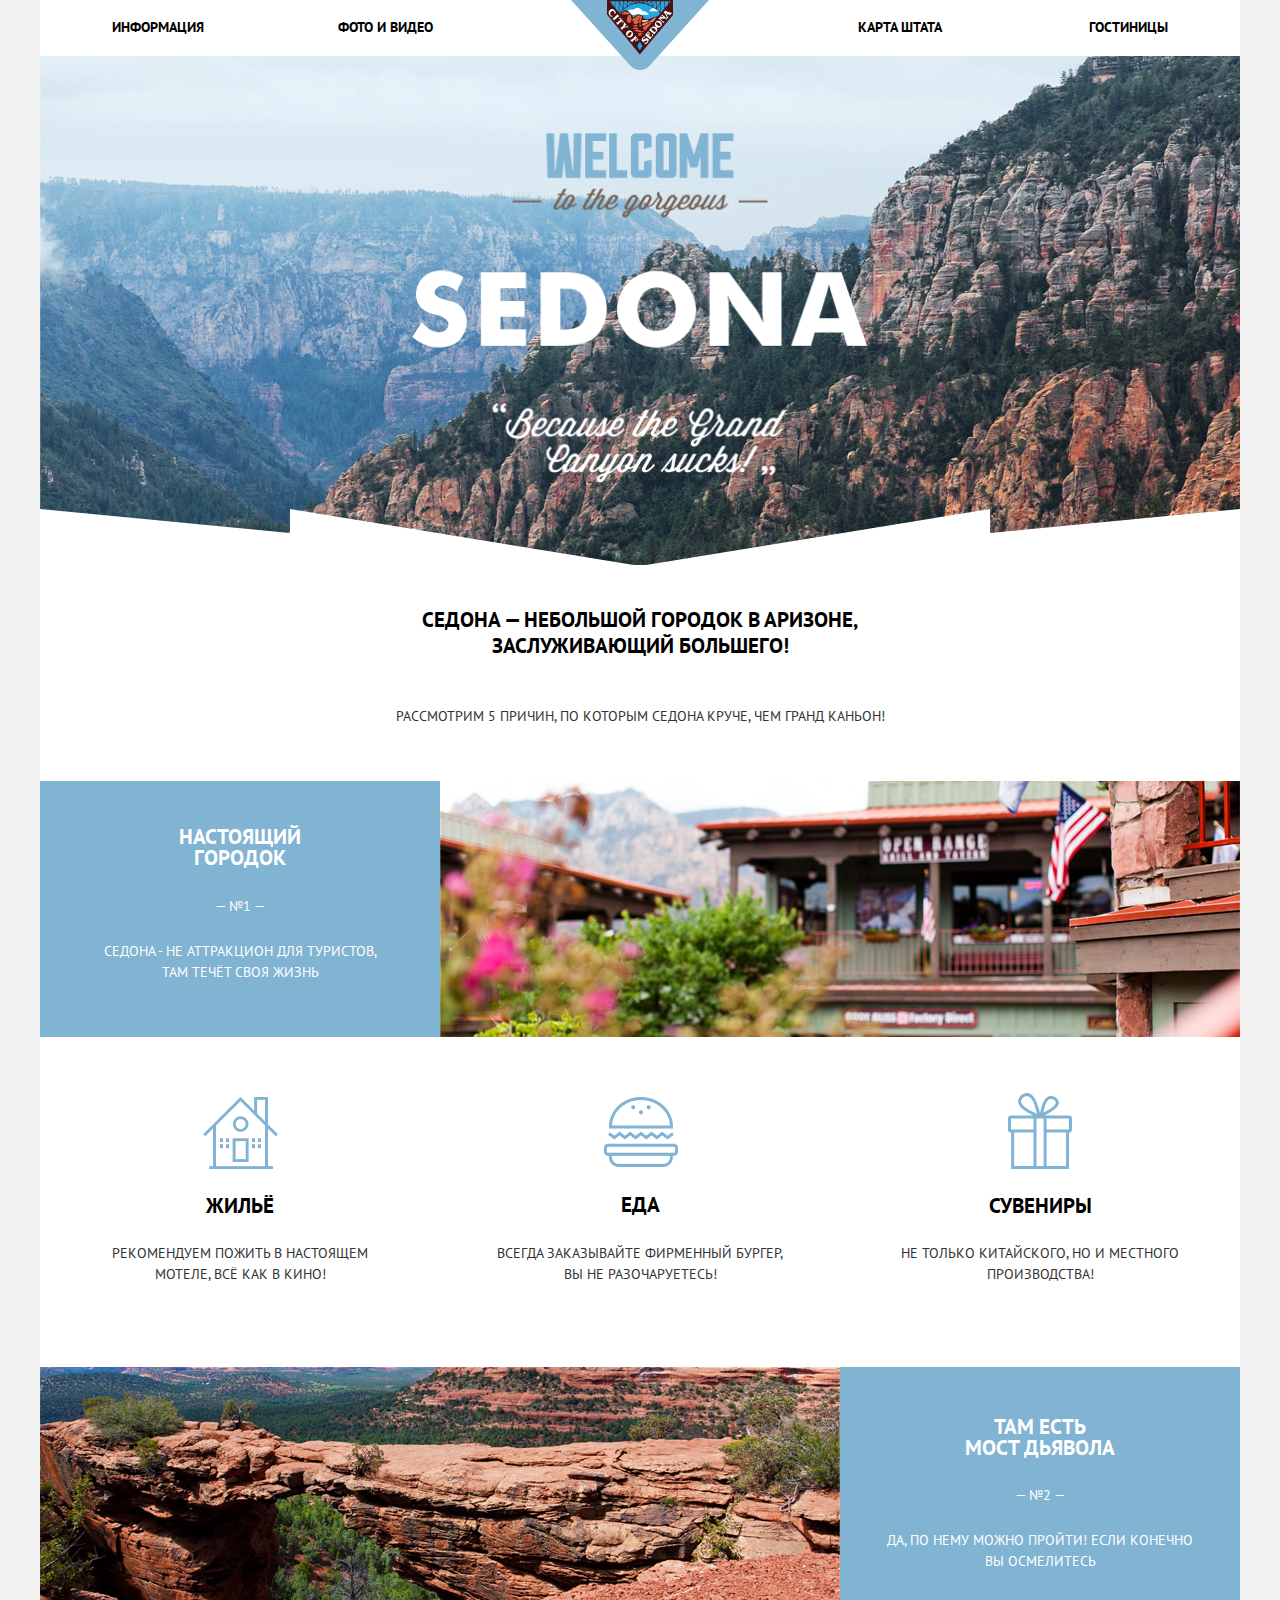
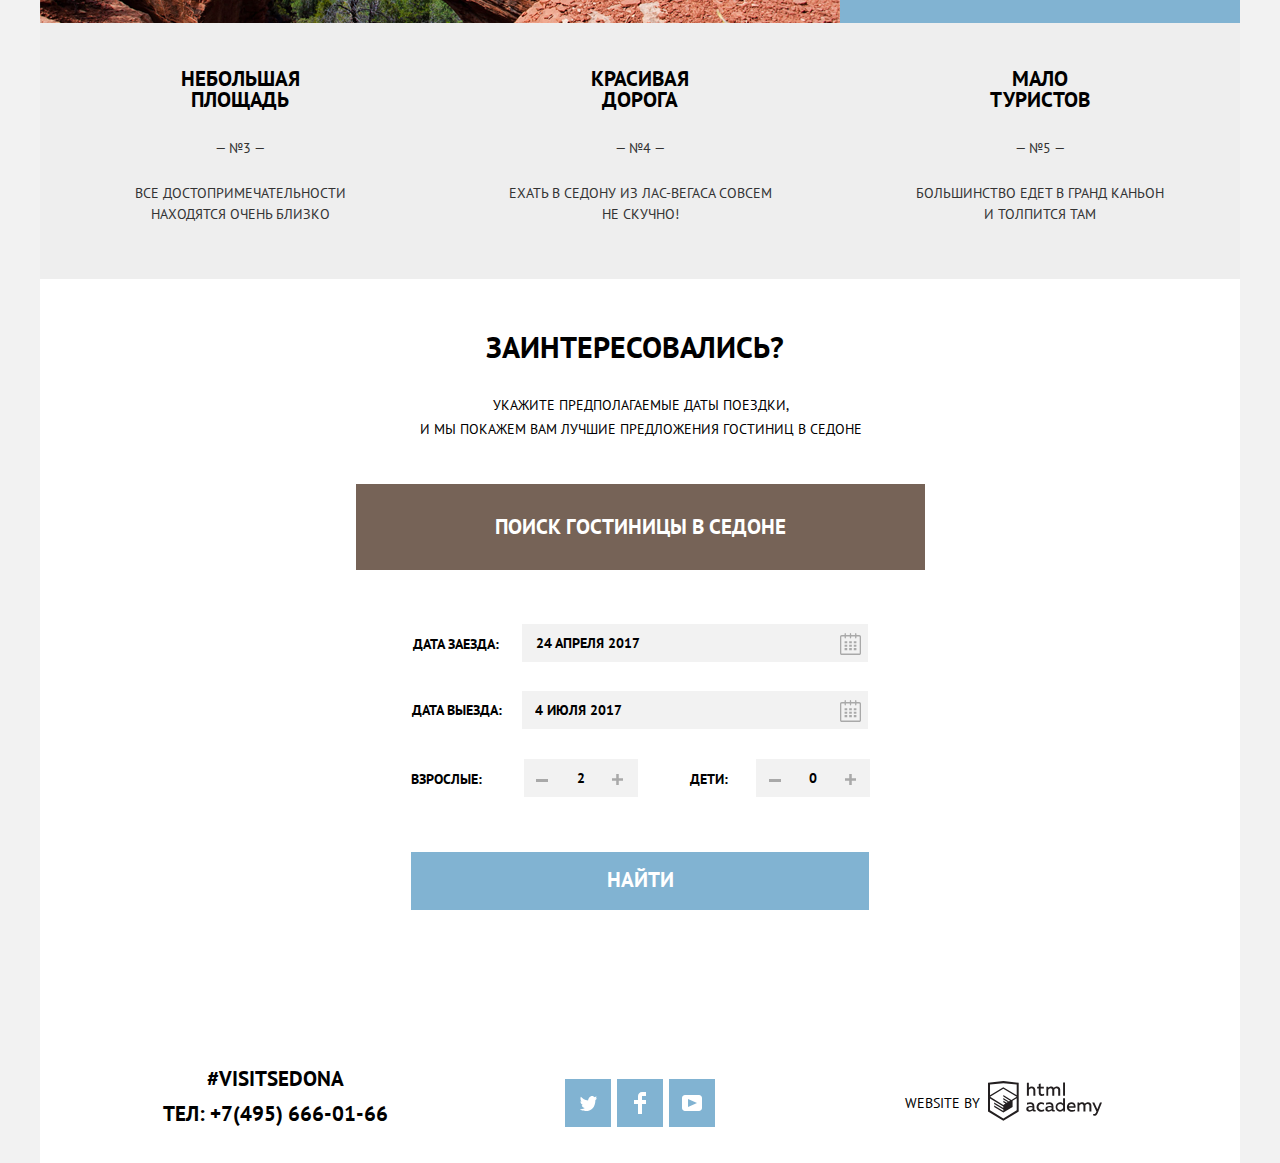
==== commit 94ada494: "20" ====
--- a/index.html
+++ b/index.html
@@ -107,40 +107,40 @@
             <p>Укажите предполагаемые даты поездки,<br> и мы покажем вам лучшие предложения гостиниц в седоне</p>
           </div>
           <a class="button search" href="#">ПОИСК ГОСТИНИЦЫ В седоне</a>
-          <section class="interest-search interest-search-show">
-            <form class="interest-form" method="GET" action="https://echo.htmlacademy.ru/">
-              <div class="date">
-                <label class="date-arrival-label" for="date-arrival">Дата заезда: 
-                  <a class="calendar" href="#">
-                    <svg class="calendar-icon" width="21" height="23" viewBox="0 0 21 23" fill="none" xmlns="http://www.w3.org/2000/svg">
-                      <path fill-rule="evenodd" clip-rule="evenodd" d="M16.406 3.02498H19.251C20.217 3.02498 21 3.84698 21 4.86198V21.164C21 22.179 20.217 23 19.251 23H1.75C0.784 23 0 22.179 0 21.164V4.86198C0 3.84698 0.784 3.02498 1.75 3.02498H4.593V1.64798C4.593 1.26698 4.887 0.958984 5.25 0.958984C5.612 0.958984 5.906 1.26698 5.906 1.64798V3.02498H9.844V1.64798C9.844 1.26698 10.138 0.958984 10.501 0.958984C10.862 0.958984 11.156 1.26698 11.156 1.64798V3.02498H15.094V1.64798C15.094 1.26698 15.387 0.958984 15.75 0.958984C16.112 0.958984 16.406 1.26698 16.406 1.64798V3.02498ZM19.5646 21.484C19.6466 21.3979 19.691 21.2828 19.688 21.164H19.689V4.86198C19.689 4.60898 19.493 4.40298 19.252 4.40298H16.407V5.78098C16.407 6.16198 16.113 6.46998 15.751 6.46998C15.388 6.46998 15.095 6.16198 15.095 5.78098V4.40298H11.157V5.78098C11.157 6.16198 10.863 6.46998 10.502 6.46998C10.139 6.46998 9.845 6.16198 9.845 5.78098V4.40298H5.907V5.78098C5.907 6.16198 5.613 6.46998 5.251 6.46998C4.888 6.46998 4.594 6.16198 4.594 5.78098V4.40298H1.75C1.50263 4.40953 1.30696 4.61458 1.312 4.86198V21.164C1.30696 21.4114 1.50263 21.6164 1.75 21.623H19.251C19.3698 21.6201 19.4826 21.5701 19.5646 21.484Z"/>
-                      <path fill-rule="evenodd" clip-rule="evenodd" d="M4.59399 9.2251H7.21899V11.2911H4.59399V9.2251ZM4.59399 12.6681H7.21899V14.7351H4.59399V12.6681ZM7.21899 16.1121H4.59399V18.1781H7.21899V16.1121ZM9.18799 16.1121H11.813V18.1781H9.18799V16.1121ZM11.813 12.6681H9.18799V14.7351H11.813V12.6681ZM9.18799 9.2251H11.813V11.2911H9.18799V9.2251ZM16.406 16.1121H13.781V18.1781H16.406V16.1121ZM13.781 12.6681H16.406V14.7351H13.781V12.6681ZM16.406 9.2251H13.781V11.2911H16.406V9.2251Z"/>
-                      </svg>           
-                    </a>
-                </label>
-                <input class="check" type="text" id="date-arrival" data-date-formate="" value="24 апреля 2017">
-              </div>
-              <div class="date">
-                  <label class="date-departure-label" for="date-departure">Дата выезда:
-                    <a class="calendar" href="#">
+          <div class="interest-search interest-search-show">
+              <form class="interest-form" method="GET" action="https://echo.htmlacademy.ru/">
+                <div class="date">
+                  <label class="date-arrival-label" for="date-arrival">Дата заезда: 
+                    <a class="calendar" href="#" aria-label="Календарь">
                       <svg class="calendar-icon" width="21" height="23" viewBox="0 0 21 23" fill="none" xmlns="http://www.w3.org/2000/svg">
                         <path fill-rule="evenodd" clip-rule="evenodd" d="M16.406 3.02498H19.251C20.217 3.02498 21 3.84698 21 4.86198V21.164C21 22.179 20.217 23 19.251 23H1.75C0.784 23 0 22.179 0 21.164V4.86198C0 3.84698 0.784 3.02498 1.75 3.02498H4.593V1.64798C4.593 1.26698 4.887 0.958984 5.25 0.958984C5.612 0.958984 5.906 1.26698 5.906 1.64798V3.02498H9.844V1.64798C9.844 1.26698 10.138 0.958984 10.501 0.958984C10.862 0.958984 11.156 1.26698 11.156 1.64798V3.02498H15.094V1.64798C15.094 1.26698 15.387 0.958984 15.75 0.958984C16.112 0.958984 16.406 1.26698 16.406 1.64798V3.02498ZM19.5646 21.484C19.6466 21.3979 19.691 21.2828 19.688 21.164H19.689V4.86198C19.689 4.60898 19.493 4.40298 19.252 4.40298H16.407V5.78098C16.407 6.16198 16.113 6.46998 15.751 6.46998C15.388 6.46998 15.095 6.16198 15.095 5.78098V4.40298H11.157V5.78098C11.157 6.16198 10.863 6.46998 10.502 6.46998C10.139 6.46998 9.845 6.16198 9.845 5.78098V4.40298H5.907V5.78098C5.907 6.16198 5.613 6.46998 5.251 6.46998C4.888 6.46998 4.594 6.16198 4.594 5.78098V4.40298H1.75C1.50263 4.40953 1.30696 4.61458 1.312 4.86198V21.164C1.30696 21.4114 1.50263 21.6164 1.75 21.623H19.251C19.3698 21.6201 19.4826 21.5701 19.5646 21.484Z"/>
                         <path fill-rule="evenodd" clip-rule="evenodd" d="M4.59399 9.2251H7.21899V11.2911H4.59399V9.2251ZM4.59399 12.6681H7.21899V14.7351H4.59399V12.6681ZM7.21899 16.1121H4.59399V18.1781H7.21899V16.1121ZM9.18799 16.1121H11.813V18.1781H9.18799V16.1121ZM11.813 12.6681H9.18799V14.7351H11.813V12.6681ZM9.18799 9.2251H11.813V11.2911H9.18799V9.2251ZM16.406 16.1121H13.781V18.1781H16.406V16.1121ZM13.781 12.6681H16.406V14.7351H13.781V12.6681ZM16.406 9.2251H13.781V11.2911H16.406V9.2251Z"/>
                         </svg>           
                       </a>
                   </label>
-                  <input class="check" type="text" id="date-departure" data-date-formate="" value="4 июля 2017">
-              </div>
-              <div class="people">
+                  <input class="check" type="text" id="date-arrival" name="date-arrival" data-date-formate="" value="24 апреля 2017">
+                </div>
+                <div class="date">
+                  <label class="date-departure-label" for="date-departure">Дата выезда:
+                    <a class="calendar" href="#" aria-label="Календарь">
+                      <svg class="calendar-icon" width="21" height="23" viewBox="0 0 21 23" fill="none" xmlns="http://www.w3.org/2000/svg">
+                        <path fill-rule="evenodd" clip-rule="evenodd" d="M16.406 3.02498H19.251C20.217 3.02498 21 3.84698 21 4.86198V21.164C21 22.179 20.217 23 19.251 23H1.75C0.784 23 0 22.179 0 21.164V4.86198C0 3.84698 0.784 3.02498 1.75 3.02498H4.593V1.64798C4.593 1.26698 4.887 0.958984 5.25 0.958984C5.612 0.958984 5.906 1.26698 5.906 1.64798V3.02498H9.844V1.64798C9.844 1.26698 10.138 0.958984 10.501 0.958984C10.862 0.958984 11.156 1.26698 11.156 1.64798V3.02498H15.094V1.64798C15.094 1.26698 15.387 0.958984 15.75 0.958984C16.112 0.958984 16.406 1.26698 16.406 1.64798V3.02498ZM19.5646 21.484C19.6466 21.3979 19.691 21.2828 19.688 21.164H19.689V4.86198C19.689 4.60898 19.493 4.40298 19.252 4.40298H16.407V5.78098C16.407 6.16198 16.113 6.46998 15.751 6.46998C15.388 6.46998 15.095 6.16198 15.095 5.78098V4.40298H11.157V5.78098C11.157 6.16198 10.863 6.46998 10.502 6.46998C10.139 6.46998 9.845 6.16198 9.845 5.78098V4.40298H5.907V5.78098C5.907 6.16198 5.613 6.46998 5.251 6.46998C4.888 6.46998 4.594 6.16198 4.594 5.78098V4.40298H1.75C1.50263 4.40953 1.30696 4.61458 1.312 4.86198V21.164C1.30696 21.4114 1.50263 21.6164 1.75 21.623H19.251C19.3698 21.6201 19.4826 21.5701 19.5646 21.484Z"/>
+                        <path fill-rule="evenodd" clip-rule="evenodd" d="M4.59399 9.2251H7.21899V11.2911H4.59399V9.2251ZM4.59399 12.6681H7.21899V14.7351H4.59399V12.6681ZM7.21899 16.1121H4.59399V18.1781H7.21899V16.1121ZM9.18799 16.1121H11.813V18.1781H9.18799V16.1121ZM11.813 12.6681H9.18799V14.7351H11.813V12.6681ZM9.18799 9.2251H11.813V11.2911H9.18799V9.2251ZM16.406 16.1121H13.781V18.1781H16.406V16.1121ZM13.781 12.6681H16.406V14.7351H13.781V12.6681ZM16.406 9.2251H13.781V11.2911H16.406V9.2251Z"/>
+                        </svg>           
+                      </a>
+                  </label>
+                  <input class="check" type="text" id="date-departure" name="date-departure" data-date-formate="" value="4 июля 2017">
+               </div>
+                <div class="people">
                   <div class="adults-items">
                     <label class="adults-label" for="adults">Взрослые:</label>
-                    <input class="check" type="text" id="adults" data-date-formate="" value="2">
-                    <button class="minus" type="submit" id="adults">
+                    <input class="check" type="text" id="adults" name="adults" data-date-formate="" value="2">
+                    <button class="minus" type="button" aria-label="Меньше">
                       <svg class="minus-icon" width="12" height="3" viewBox="0 0 12 3" fill="none" xmlns="http://www.w3.org/2000/svg">
                         <rect width="12" height="3"/>
                       </svg>              
                     </button>
-                    <button class="plus" type="submit" id="adults1">
+                    <button class="plus" type="button" aria-label="Больше">
                       <svg class="plus-icon" width="11" height="11" viewBox="0 0 11 11" fill="none" xmlns="http://www.w3.org/2000/svg">
                       <path fill-rule="evenodd" clip-rule="evenodd" d="M4.23086 6.76932V11H6.76932V6.76932H11V4.23086H6.76932V0H4.23085V4.23086H0V6.76932H4.23086Z"/>
                       </svg>
@@ -148,22 +148,22 @@
                   </div>
                   <div class="children-items">
                     <label class="children-label" for="children">Дети:</label>
-                    <input class="check" type="text" id="children1" data-date-formate="" value="0">
-                    <button class="minus" type="submit" id="children1">
+                    <input class="check" type="text" id="children" name="children" data-date-formate="" value="0">
+                    <button class="minus" type="button" aria-label="Меньше">
                       <svg class="minus-icon" width="12" height="3" viewBox="0 0 12 3" fill="none" xmlns="http://www.w3.org/2000/svg">
                       <rect width="12" height="3"/>
                       </svg>
                     </button>
-                    <button class="plus" type="submit" id="children">
+                    <button class="plus" type="button" aria-label="Больше">
                       <svg class="plus-icon" width="11" height="11" viewBox="0 0 11 11" fill="none" xmlns="http://www.w3.org/2000/svg">
                         <path fill-rule="evenodd" clip-rule="evenodd" d="M4.23086 6.76932V11H6.76932V6.76932H11V4.23086H6.76932V0H4.23085V4.23086H0V6.76932H4.23086Z"/>
                       </svg>
                     </button>
                   </div>
-              </div>
-              <input class="search-button" type="submit" value="Найти">
-            </form>
-          </section>
+                </div>
+                <button class="search-button" type="submit" aria-label="Найти">Найти</button>
+              </form>
+          </div>
         </section>
         <section class="map">
           <h2 class="visually-hidden">Карта Седоны</h2>
@@ -181,21 +181,21 @@
           <h2 class="visually-hidden">соцсети</h2>
           <ul class="social-list">
             <li>
-              <a class="social-button" href="#">
+              <a class="social-button" href="#" aria-label="Twitter">
                 <svg width="17" height="17" viewBox="0 0 17 17" fill="none" xmlns="http://www.w3.org/2000/svg">
                   <path d="M10.95 1.14409C12.635 0.648089 13.934 1.41409 14.527 2.32309C15.2 2.09209 15.858 1.84209 16.538 1.61509C16.5249 2.30145 16.2117 2.94761 15.681 3.38309C16.366 3.55309 16.985 2.89209 16.985 2.89209C16.816 3.89209 15.979 4.68009 15.422 4.91609C15.191 11.6661 12.247 16.1331 5.34498 15.9981H4.89898C4.48898 15.9981 0.734977 15.5381 0.000976562 14.1111C2.27198 14.3071 3.89398 13.6891 4.69398 12.9341C3.73398 12.6341 2.01498 12.4571 1.71498 9.98409C2.06398 10.0901 2.27898 10.2121 2.90498 10.1031C1.70498 9.24709 0.373977 8.53009 0.447977 6.33009C0.732977 6.65809 1.51498 6.86609 1.78798 6.80209C1.08498 6.56109 -0.182023 3.44209 0.893977 1.85009C2.71198 3.70409 4.62898 5.45609 8.04598 5.62309C8.25398 3.33009 9.18298 1.79309 10.95 1.14409Z" fill="white"/>
               </svg>
               </a>
             </li>
             <li>
-              <a class="social-button" href="#">
+              <a class="social-button" href="#" aria-label="Facebook">
                 <svg width="12" height="22" viewBox="0 0 12 22" fill="none" xmlns="http://www.w3.org/2000/svg">
                   <path d="M12 4V0H8C5.79086 0 4 1.79086 4 4V8H0V12H4V22H8V12H12V8H8V4H12Z" fill="white"/>
                 </svg>
               </a>
             </li>
             <li>
-              <a class="social-button" href="#">
+              <a class="social-button" href="#" aria-label="Youtube">
                 <svg width="20" height="16" viewBox="0 0 20 16" fill="none" xmlns="http://www.w3.org/2000/svg">
                   <path fill-rule="evenodd" clip-rule="evenodd" d="M3 0H17C18.65 0 20 1.35 20 3V13C20 14.65 18.65 16 17 16H3C1.35 16 0 14.65 0 13V3C0 1.35 1.35 0 3 0ZM6.027 4.002V11.998L15.014 8L6.027 4.002Z" fill="white"/>
                 </svg>
@@ -205,7 +205,7 @@
         </section>
         <section class="footer-copyright">
           <h3>Website by</h3>
-          <a class="academy" href="https://htmlacademy.ru/intensive/htmlcss">
+          <a class="academy" href="https://htmlacademy.ru/intensive/htmlcss" aria-label="HTML Academy">
             <svg width="114" height="40" viewBox="0 0 114 40" fill="none" xmlns="http://www.w3.org/2000/svg">
               <path fill-rule="evenodd" clip-rule="evenodd" d="M15.5197 0.057373H15.3509L0 1.71895V30.4945L15.3509 39.8382L30.7018 30.4945V1.71895L15.5197 0.057373ZM77.0183 1.62185H75.0876V14.7311H77.0183V1.62185ZM40.8619 1.63264V6.76843C41.6131 5.9864 42.6386 5.5436 43.7105 5.53843C44.6823 5.47908 45.6329 5.84495 46.3253 6.54479C47.0177 7.24462 47.3866 8.21244 47.3399 9.20685V14.7634H45.367V9.46579C45.4231 8.94897 45.2754 8.43059 44.9566 8.02553C44.6377 7.62047 44.174 7.36218 43.6683 7.3079H43.3518C42.3456 7.36979 41.4321 7.9295 40.9041 8.80764V14.7634H38.8995V1.63264H40.8619ZM77.0183 30.4837H75.2775V29.0595C74.4828 30.1353 73.23 30.7538 71.9119 30.7211C69.4751 30.5528 67.5825 28.4822 67.5825 25.9845C67.5825 23.4867 69.4751 21.4162 71.9119 21.2479C73.1195 21.2052 74.2818 21.7203 75.0771 22.6505V17.3205H77.0183V30.4837ZM47.0656 29.0595C47.263 29.0515 47.4583 29.0152 47.6459 28.9516V30.3866C47.2482 30.5404 46.826 30.6172 46.4009 30.6132C45.6482 30.6769 44.9394 30.2429 44.639 29.5342C43.7036 30.31 42.5302 30.7227 41.3261 30.6995C39.733 30.6995 38.256 29.804 38.256 27.9482C38.256 25.65 40.3661 24.9379 42.1702 24.9379C42.9402 24.9505 43.707 25.0408 44.4596 25.2076V24.884C44.4596 23.805 43.6578 22.9742 42.1491 22.9742C41.0585 22.9764 39.9804 23.2116 38.9839 23.6647V21.8305C40.0678 21.451 41.204 21.2506 42.3495 21.2371C44.8394 21.2371 46.3693 22.4455 46.3693 25.1753V28.4121C46.3546 28.5668 46.401 28.721 46.4981 28.8406C46.5951 28.9601 46.7349 29.035 46.8862 29.0487H47.0656V29.0595ZM40.2711 27.8403C40.298 28.229 40.4761 28.5905 40.7655 28.844C41.055 29.0974 41.4317 29.2217 41.8115 29.189H41.9275C42.8819 29.1906 43.7973 28.8022 44.4702 28.11V26.5779C43.842 26.4414 43.2026 26.3655 42.5605 26.3513C41.5055 26.3513 40.2817 26.7074 40.2817 27.8403H40.2711ZM56.0229 21.9384C55.1962 21.4632 54.2596 21.2246 53.3115 21.2479H52.9422C51.7332 21.2873 50.5891 21.8166 49.7619 22.7192C48.9347 23.6218 48.4923 24.8236 48.5321 26.06V26.5024C48.6957 29.0004 50.805 30.8921 53.2482 30.7318C54.2519 30.7555 55.2477 30.5452 56.1601 30.1168V28.2718C55.3769 28.7215 54.4945 28.9591 53.5963 28.9624C52.5199 29.0288 51.4963 28.4793 50.9385 27.5356C50.3806 26.5918 50.3806 25.4095 50.9385 24.4658C51.4963 23.522 52.5199 22.9725 53.5963 23.039C54.461 23.0357 55.3066 23.2989 56.0229 23.7942V21.9384ZM66.1514 29.0595C66.3488 29.0515 66.5441 29.0152 66.7317 28.9516V30.3866C66.334 30.5404 65.9118 30.6172 65.4867 30.6132C64.734 30.6769 64.0252 30.2429 63.7248 29.5342C62.7894 30.31 61.616 30.7227 60.4119 30.6995C58.8188 30.6995 57.3417 29.804 57.3417 27.9482C57.3417 25.65 59.4518 24.9379 61.256 24.9379C62.0259 24.9505 62.7928 25.0408 63.5454 25.2076V24.884C63.5454 23.805 62.7436 22.9742 61.2349 22.9742C60.1443 22.9764 59.0662 23.2116 58.0697 23.6647V21.8305C59.1536 21.451 60.2897 21.2506 61.4353 21.2371C63.9252 21.2371 65.455 22.4455 65.455 25.1753V28.4121C65.4404 28.5668 65.4868 28.721 65.5838 28.8406C65.6809 28.9601 65.8207 29.035 65.972 29.0487H66.1514V29.0595ZM59.855 28.8481C59.5632 28.5943 59.3837 28.2311 59.3569 27.8403H59.378C59.378 26.7074 60.5385 26.3513 61.6569 26.3513C62.299 26.3655 62.9383 26.4414 63.5665 26.5779V28.11C62.8937 28.8022 61.9782 29.1906 61.0239 29.189H60.9078C60.5263 29.2247 60.1469 29.1019 59.855 28.8481ZM69.3271 25.9305C69.3271 24.2859 70.6308 22.9526 72.239 22.9526L72.2601 23.0066C73.4742 23.0066 74.5742 23.7382 75.0665 24.8732V27.0311C74.5856 28.1871 73.4673 28.9296 72.239 28.9084C70.6308 28.9084 69.3271 27.5752 69.3271 25.9305ZM83.3486 21.2479C86.8408 21.2479 88.0541 24.1395 87.4844 26.7397H80.922C81.1436 28.3582 82.6839 29.0163 84.2876 29.0163C85.2509 29.0196 86.2027 28.8021 87.0729 28.3797V30.1061C86.0736 30.5421 84.9939 30.7519 83.9078 30.7211C81.2385 30.7211 78.8963 29.189 78.8963 25.9521C78.8362 24.7502 79.2482 23.5736 80.0408 22.6841C80.8334 21.7945 81.9408 21.2658 83.1165 21.2155H83.3486V21.2479ZM80.8693 25.1753C80.9704 23.8237 82.1216 22.8104 83.4436 22.9095H83.4858C84.1064 22.8531 84.7196 23.08 85.1612 23.5295C85.6028 23.979 85.8275 24.6051 85.7752 25.24H80.8693V25.1753ZM89.489 30.4621V21.4961H91.2298V22.575C91.9777 21.7197 93.041 21.2229 94.1628 21.2047C95.2951 21.1328 96.3712 21.7163 96.9482 22.7153C97.7407 21.8335 98.8477 21.3161 100.018 21.2803C100.952 21.2327 101.859 21.6011 102.507 22.2901C103.154 22.9792 103.478 23.9213 103.394 24.8732V30.4837H101.39V24.9271C101.437 24.4734 101.306 24.0191 101.024 23.6647C100.743 23.3104 100.336 23.0852 99.8917 23.039H99.6174C98.7512 23.0941 97.9525 23.536 97.4335 24.2474V30.4837H95.4289V24.9271C95.4728 24.47 95.3357 24.0139 95.0481 23.6611C94.7606 23.3082 94.3467 23.088 93.8991 23.0497H93.6881C92.7466 23.1344 91.8915 23.6449 91.3564 24.4416V30.5161H89.5312L89.489 30.4621ZM113.977 21.4745H111.972L109.324 28.2718L106.306 21.4853H104.196L108.417 30.5484L108.237 31.0016C107.72 32.3611 107.003 33.0516 106.053 33.0516C105.75 33.0548 105.447 33.0112 105.156 32.9221V34.6161C105.536 34.7125 105.926 34.7632 106.317 34.7671C107.646 34.7671 108.902 34.0226 109.851 31.6813L113.977 21.4745ZM52.689 5.78658V2.54974L50.7266 3.01369V5.73264H49.144V7.49132H50.7899V11.9905C50.7231 12.817 51.0244 13.6301 51.61 14.2038C52.1955 14.7775 53.0028 15.0505 53.8073 14.9468C54.5996 14.9535 55.3875 14.8259 56.139 14.5692V12.8429C55.5727 13.0781 54.9672 13.199 54.356 13.199C53.2165 13.199 52.689 12.8105 52.689 11.6237V7.5129H55.8541V5.78658H52.689ZM58.3862 14.7526V5.75421H60.1376V6.83316C60.8811 5.97655 61.9403 5.476 63.0601 5.45211C64.1624 5.38099 65.2146 5.93142 65.8032 6.88711C66.5958 6.00534 67.7028 5.48794 68.8734 5.45211C69.8138 5.41462 70.7233 5.79859 71.364 6.50353C72.0046 7.20846 72.3126 8.16418 72.2073 9.12053V14.7418H70.2028V9.18527C70.2499 8.73151 70.1184 8.27721 69.8373 7.92287C69.5561 7.56853 69.1485 7.34334 68.7046 7.29711H68.4619C67.5957 7.35228 66.797 7.7942 66.278 8.50553V14.7418H64.2734V9.18527C64.3206 8.73151 64.1891 8.27721 63.9079 7.92287C63.6268 7.56853 63.2191 7.34334 62.7752 7.29711H62.5326C61.5911 7.38181 60.736 7.89229 60.2009 8.68895V14.7634H58.3862V14.7526ZM28.6972 29.3033L28.7078 29.2968L28.6972 29.3184V29.3033ZM28.6972 17.3205V29.3033L15.3509 37.4321L2.00459 29.3184V17.5147L15.2876 25.6068V27.0311L6.18257 21.5284V22.9418L15.3404 28.5632V30.0629L6.19312 24.4955V25.9521L15.3509 31.5734L24.5826 25.9197V19.8129L28.6972 17.3205ZM28.7078 15.7776L25.0362 17.9355L23.3482 19.0145L15.3087 14.0837V15.4971L22.156 19.7266L22.0083 19.8237L20.9532 20.4063L15.2876 16.9537V18.3995L19.761 21.1184L18.706 21.8413L15.3298 19.7913V21.2047L17.5454 22.5426L15.2982 23.9021L2.11009 15.864L15.3087 7.72869L28.7078 15.7776ZM15.2876 6.27211L28.7078 14.3534V3.56395L15.3615 2.12895L2.01514 3.56395V14.3534L15.2876 6.27211Z"/>
             </svg>
--- a/css/style.min.css
+++ b/css/style.min.css
@@ -1 +1 @@
-:root{--basic-black:#000;--basic-azure:#81B3D2;--basic-brown:#766357;--basic-dark-azure:#5496BD;--basic-extra-azure:#669EC0;--basic-white:#fff;--basic-dark-brown:#503E33;--basic-extra-brown:#604E43;--basic-opacity-black:#333;--basic-gray:#EEE;--basic-white-opacity:#fff;--basic-white-body:#F2F2F2;--basic-border-grey:#E5E5E5;--basic-shadow:#ababab;--basic-calendar:#A9A9A9;--basic-academy:#231F20;--basic-shadow-opacity:#ababab;--basic-arrow:#CACACA;--basic-rating:#666;--special:#663d15}body{min-width:1280px;margin:0;padding:0;font-family:"PT Sans",sans-serif;font-size:14px;line-height:26px;font-weight:700;color:var(--basic-black);text-transform:uppercase;background-position:top center;background-repeat:no-repeat;background:var(--basic-white-body);min-height:100%;display:grid;grid-template-rows:min-content 1fr min-content;align-content:start}.wrapper{width:1200px;background-color:var(--basic-white);margin:0 auto}.container{text-align:center}a{text-decoration:none}img{max-width:100%;height:auto}p{margin:0}ul{margin:0;padding:0}h1,h2,h3,h4{margin:0}button{border:0;background:none}.visually-hidden{position:absolute;width:1px;height:1px;margin:-1px;border:0;padding:0;white-space:nowrap;clip-path:inset(100%);clip:rect(0 0 0 0);overflow:hidden}.main-nav{position:relative;text-align:center;color:var(--basic-black);background-color:var(--basic-white)}.site-nav{list-style:none;display:flex;margin:0;padding:0}.site-nav > li{margin-top:14px;margin-bottom:16px}.site-nav > li:first-child{margin-left:72px;margin-right:134px}.site-nav > li:nth-child(3){margin-right:147px}.site-nav > li:nth-child(4){margin-right:72px}.site-nav a{color:var(--basic-black)}.site-nav a:hover{color:var(--basic-azure)}.site-nav a:active{color:var(--basic-black);opacity:.3}.site-nav a:focus{color:var(--basic-brown)}.site-nav-castom{margin-left:auto}.main-header-logo{position:absolute;right:531px}.bg-img{width:1200px;height:509px;background:url(../img/background-photo.jpg) no-repeat;background-size:100% auto;display:block}.welcompng{padding-top:77px}.welcompng::before{display:block;content:"";width:1200px;height:57px;background:url(../img/Shape.png) no-repeat;position:absolute;top:509px}.description{height:216px;text-align:center}.description h3{padding-top:42px;padding-bottom:16px;font-size:21px;line-height:26px;min-height:80px}.description p{font-weight:400;color:var(--basic-opacity-black)}.main-reason{margin:0;padding:0;list-style:none;display:grid;grid-template-columns:1fr 1fr 1fr}.main-reason h3{font-size:21px;line-height:21px;margin-top:45px}.main-reason p{font-size:14px;line-height:21px;color:var(--basic-opacity-black);font-weight:400}.reason-numbers{margin-top:28px;margin-bottom:24px}.add-reason{grid-column-start:1;grid-column-end:4}.first-reason{min-height:256px;text-align:center;background-color:var(--basic-azure);color:var(--basic-white);display:grid;grid-template-columns:1fr 1fr 1fr}.first-reason p{color:var(--basic-white);padding:0 50px}.first-reason-text{grid-column-start:1}.first-reason-img{height:256px;grid-column-end:4;grid-column-start:2}.product-reason{min-height:330px;list-style:none;background-color:var(--basic-white);display:grid;grid-template-columns:1fr 1fr 1fr}.product-reason-item{text-align:center;margin-top:60px}.product-reason-item h4{font-size:21px;line-height:21px;padding-top:18px;padding-bottom:27px}.product-reason >.product-reason-item:nth-child(2) h4{padding-top:19px;padding-bottom:28px}.product-reason >.product-reason-item:last-child{margin-top:0;padding-top:55px}.second-reason{min-height:256px;text-align:center;background-color:var(--basic-azure);color:var(--basic-white);grid-column-start:1;grid-column-end:4;display:grid;grid-template-columns:1fr 1fr 1fr}.second-reason p{color:var(--basic-white)}.second-reason h3{margin-top:49px}.second-reason-text{grid-column-end:4}.second-reason-img{height:256px;grid-column-start:1;grid-column-end:3;grid-row:1}.second-reason .reason-numbers{margin-top:27px;margin-bottom:24px}.else-reason{min-height:256px;text-align:center;background-color:var(--basic-gray)}.interest{min-height:291px;text-align:center;position:relative}.interest p{font-size:14px;line-height:24px;font-weight:400}.interest h3{padding-top:55px;font-size:30px;padding-right:10px}.interest-hotel{min-height:95px;display:flex;justify-content:center;align-items:center;margin-top:10px;margin-bottom:19px}.interest-hotel p{padding-left:1px;padding-bottom:2px}.button{padding:30px 125px;width:319px;height:26px;align-content:center;font-size:21px;line-height:26px;background-color:var(--basic-brown);color:var(--basic-white);display:inline-block}.button:hover{background-color:var(--basic-extra-brown)}.button:focus{background-color:var(--basic-dark-brown);color:var(--basic-white-opacity)}.map{height:473px}.main-footer{min-height:120px;text-align:center;display:grid;grid-template-columns:1fr 1fr 1fr}.footer-contact{font-size:21px;line-height:26px;display:flex;flex-direction:column;margin-top:23px;margin-left:70px}.footer-contact p{margin-bottom:9px}.footer-phone{color:var(--basic-black)}.footer-social{display:flex;justify-content:center;align-items:center}.social-list{list-style:none;display:flex;padding:0;margin:0}.social-list > li{margin-right:6px}.social-list > li:last-child{margin-right:0}.social-button{min-height:48px;width:46px;background-color:var(--basic-azure);display:flex;justify-content:center;align-items:center}.social-button:last-child{margin-right:0}.social-button:hover{background-color:var(--basic-extra-azure)}.social-button:focus{background-color:var(--basic-dark-azure)}.footer-copyright{display:flex;margin-left:65px;align-items:center}.footer-copyright h3{font-size:14px;font-weight:400;margin-right:8px}.academy{padding-top:4px}.academy svg{fill:var(--basic-academy)}.academy svg:hover{fill:var(--basic-azure)}.academy svg:active{fill:var(--basic-shadow)}.name-hotel{min-height:26px;margin-bottom:7px;font-size:21px;line-height:26px;color:var(--basic-black);min-width:240px;margin-top:-6px;margin-left:-47px}.name-hotel:hover{color:var(--basic-azure)}.name-hotel:focus{color:var(--basic-opacity-black)}.catalog-hotel{list-style:none;display:grid;margin:0;padding:0}.catalog-hotel p{font-weight:400;font-size:14px;line-height:21px}.catalog-item{padding:27px 73px 30px;display:grid;grid-template-columns:1fr 3fr 1fr;min-height:150px;border-top:1px solid var(--basic-border-grey);box-sizing:border-box}.catalog-item:nth-child(2){padding:28px 73px 31px}.catalog-item:last-child{padding:29px 73px 30px;border-bottom:1px solid var(--basic-border-grey)}.catalog-description{text-align:left;display:flex;flex-direction:column}.catalog-description-row{display:flex;margin-left:-47px}.wrapper-description{display:flex;flex-direction:column-reverse}.catalog-rating{display:flex;flex-direction:column;justify-content:flex-end}.catalog-image{padding-top:2px;width:135px;height:90px}.rating{margin:0;width:110px;height:27px;padding:3px 12px 3px 15px;color:#666;background-color:#F2F2F2;box-sizing:border-box;margin-left:auto}.star{margin-left:auto;margin-bottom:auto}.star-symbol{width:18px;height:17px}legend{padding:0}.filter{width:1200px;min-height:217px;background:url(../img/background.jpg) no-repeat}.form-filter{display:flex;padding:26px 73px 32px 72px}.form-filter label{position:relative;display:block;cursor:pointer;user-select:none}.filter-input:focus ~ label{outline:2px solid var(--basic-black)}.filter-input-checkbox + label::before{content:"";position:absolute;width:23px;height:23px;left:-41px;background:url(../img/checkbox-off.svg)}.filter-input-checkbox:checked + label::after{content:"";position:absolute;width:27px;height:23px;left:-41px;background:url(../img/checkbox-on.png)}.form-filter legend{font-size:16px;line-height:21px}.form-filter ul{list-style:none;line-height:46px}.filter-wrapper-checkbox{display:flex;text-align:left}.filter-wrapper-checkbox fieldset{color:var(--basic-white);border:none;padding:0;margin:0}.filter-wrapper-checkbox fieldset:first-child{margin-right:118px}.filter-wrapper-range{display:flex;flex-direction:column;margin-left:auto}.filter-wrapper-range fieldset{border:none;color:var(--basic-white);margin:0;padding:0;text-align:center}.filter-wrapper-range fieldset > legend{margin-bottom:10px;text-align:left}.price-filter{display:flex;align-items:center;border:2px solid var(--basic-white);width:317px;height:36px;box-sizing:border-box;text-align:center;position:relative}.price-filter a{color:var(--basic-white)}.price-filter-items{font-weight:400;display:flex;justify-content:center;align-items:center}.price-filter-items:first-child{width:58px;height:21px;margin-left:52px}.price-filter-items:last-child{width:83px;height:21px;margin-left:auto;margin-right:36px}.price-filter::before{display:block;content:"";position:absolute;width:2px;height:22px;background:url(../img/Rectangle.svg) no-repeat;left:50%}.filter-price-range{width:317px;height:55px;position:relative;padding-top:22px;box-sizing:border-box;margin-bottom:2px}.filter-price-range .scale{height:2px;background:var(--basic-white-opacity)}.filter-price-range .bar{width:248px;height:2px;background:var(--basic-white);margin-left:10px}.filter-price-range .toggle{position:absolute;top:13px;left:0;width:4px;height:4px;padding:0;border:8px solid var(--basic-white);background-color:var(--basic-shadow);border-radius:50%;box-shadow:0 2px 1px 0 var(--basic-shadow-opacity)}.filter-price-range .toggle:focus{outline:2px solid var(--basic-black)}.filter-price-range .toggle-max{left:252px}.filter-price-range .toggle:hover{width:6px;height:6px}.price-button{font-size:14px;line-height:21px;font-family:"PT Sans",sans-serif;text-transform:uppercase;color:var(--basic-white);width:137px;height:36px;background:transparent;border:2px solid var(--basic-white);margin-right:10px}.filter-checkbox{height:21px;margin-top:25px;font-size:14px;line-height:21px;font-weight:400;color:var(--basic-white);padding-left:41px}.found-catalog{display:flex;align-items:center;min-height:86px;padding:0 72px 0 73px;box-sizing:border-box}.found-catalog h2{padding-bottom:4px;min-width:117px;margin-right:46px}.found-catalog p{width:75px;height:18px;margin:0;font-weight:400;font-size:12px;line-height:18px;margin-right:40px;margin-bottom:8px}.found-catalog-list{list-style:none;padding:0;margin:0;display:flex;width:100%}.found-catalog-list li{margin-right:32px}.found-catalog-list li:nth-child(3){margin-right:0}.found-catalog-list li:nth-child(4){margin-right:0;margin-top:5px}.found-catalog-list li:nth-child(5){margin-left:6px;margin-right:0;margin-top:5px}.button-found{font-weight:400;font-size:12px;line-height:18px;color:var(--basic-opacity-black);border-bottom:1px dotted var(--basic-azure)}.arrow{font-size:15px;border:none;color:var(--basic-arrow)}.arrow.active{color:var(--basic-azure)}.button-found:hover{color:var(--basic-azure)}.button-found:focus{color:var(--basic-black);border:none}.arrow:hover{color:var(--basic-black)}.arrow:focus{color:var(--basic-azure)}.button-detailed{text-align:center;width:110px;height:27px;padding:3px 17px;font-size:14px;line-height:21px;background-color:var(--basic-azure);color:var(--basic-white);display:block;box-sizing:border-box;margin-top:16px;margin-right:6px}.button-detailed:hover{background-color:var(--basic-extra-azure)}.button-detailed:focus{background-color:var(--basic-dark-azure);color:var(--basic-white-opacity)}.catalog{text-align:center;padding:3px 17px;width:142px;height:27px;font-size:14px;line-height:21px;box-sizing:border-box;margin-top:16px}.button-found.active{color:var(--basic-azure);border:none}.page{height:100%}.interest-search input{padding:0}.interest-search{width:568px;height:395px;display:none;flex-direction:column;padding:54px 55px 55px 56px;background-color:#fff;box-sizing:border-box;position:absolute;left:315px}.interest-search-show{display:flex;animation:bounce .6s}.interest-search-error{animation:shake .6s}.date{display:flex;position:relative}.date-arrival-label{width:121px;height:26px;padding-top:7px;padding-right:22px;box-sizing:border-box}.date-departure-label{width:125px;height:26px;padding-top:6px;padding-right:19px;box-sizing:border-box}.calendar .calendar-icon{position:absolute;top:7px;left:428px;fill:var(--basic-calendar)}.calendar:focus .calendar-icon{outline:2px solid var(--basic-black)}.calendar .calendar-icon:hover{fill:var(--basic-black)}.calendar .calendar-icon:active{fill:var(--basic-azure)}.date .check{font-family:"PT Sans",sans-serif;font-size:14px;line-height:26px;text-transform:uppercase;font-weight:700;min-width:346px;height:38px;background:var(--basic-white-body);border:none;padding-left:7px;box-sizing:border-box}.date:first-child .check{margin-bottom:29px;padding-bottom:1px;padding-left:14px}.date:nth-child(2) .check{margin-bottom:30px;padding-left:13px;padding-bottom:1px}.date .check:hover{background:#EBEBEB}.date .check:focus{background:var(--basic-white);border:2px solid #E5E5E5;outline:none}.people{display:flex;margin-bottom:55px}.people .check{outline:none}.people .adults-label{width:101px;height:26px;margin-right:12px;position:relative;padding-top:7px;padding-right:30px;box-sizing:border-box}.people .children-label{width:68px;height:26px;margin-left:50px;position:relative;padding-top:7px;padding-right:27px;box-sizing:border-box}.people .check{padding:0;font-family:"PT Sans",sans-serif;font-size:14px;line-height:26px;font-weight:700;width:114px;height:38px;border:none;background:var(--basic-white-body);display:flex;text-align:center}.search-button{width:458px;height:58px;font-family:"PT Sans",sans-serif;font-size:21px;line-height:26px;text-transform:uppercase;color:var(--basic-white);background:var(--basic-azure);border:none;outline:none}.search-button:hover{background:var(--basic-extra-azure)}.search-button:active{background:var(--basic-dark-azure);color:var(--basic-white-opacity)}.search-button:focus{outline:2px solid #000}.adults-items{display:flex;position:relative}.children-items{display:flex;position:relative}.adults-items .minus{position:absolute;left:120px;top:5px}.adults-items .plus{position:absolute;left:196px;top:8px}.children-items .minus{position:absolute;left:126px;top:5px}.children-items .plus{position:absolute;left:202px;top:8px}.minus{padding:5px;box-sizing:border-box}.plus{padding:5px;box-sizing:border-box}.minus svg{fill:var(--basic-calendar)}.minus:hover svg{fill:var(--basic-black)}.minus:active svg{fill:var(--basic-azure)}.plus svg{fill:var(--basic-calendar)}.plus:hover svg{fill:var(--basic-black)}.plus:active svg{fill:var(--basic-azure)}@keyframes bounce{0%{transform:translateY(-2000px)}70%{transform:translateY(30px)}90%{transform:translateY(-10px)}100%{transform:translateY(0)}}@keyframes shake{0%,100%{transform:translateX(0)}10%,30%,50%,70%,90%{transform:translateX(-10px)}20%,40%,60%,80%{transform:translateX(10px)}}+:root{--basic-black:#000000;--basic-azure:#81B3D2;--basic-brown:#766357;--basic-dark-azure:#5496BD;--basic-extra-azure:#669EC0;--basic-white:#ffffff;--basic-dark-brown:#503E33;--basic-extra-brown:#604E43;--basic-opacity-black:#333333;--basic-gray:#EEEEEE;--basic-white-opacity:rgb(255, 255, 255, 0.3);--basic-white-body:#F2F2F2;--basic-border-grey:#E5E5E5;--basic-shadow:#ababab;--basic-calendar:#A9A9A9;--basic-academy:#231F20;--basic-shadow-opacity:rgb(171, 171, 171, 0.3);--basic-arrow:#CACACA;--basic-rating:#666666;--special:#663d15}body{min-width:1280px;margin:0;padding:0;font-family:"PT Sans",sans-serif;font-size:14px;line-height:26px;font-weight:700;color:var(--basic-black);text-transform:uppercase;background-position:top center;background-repeat:no-repeat;background:var(--basic-white-body);min-height:100%;display:grid;grid-template-rows:min-content 1fr min-content;align-content:start}.wrapper{width:1200px;background-color:var(--basic-white);margin:0 auto}.container{text-align:center}a{text-decoration:none}img{max-width:100%;height:auto}p{margin:0}ul{margin:0;padding:0}h1,h2,h3,h4{margin:0}button{border:0;background:0 0}.visually-hidden{position:absolute;width:1px;height:1px;margin:-1px;border:0;padding:0;white-space:nowrap;clip-path:inset(100%);clip:rect(0 0 0 0);overflow:hidden}.main-nav{position:relative;text-align:center;color:var(--basic-black);background-color:var(--basic-white)}.site-nav{list-style:none;display:flex;margin:0;padding:0}.site-nav>li{margin-top:14px;margin-bottom:16px}.site-nav>li:first-child{margin-left:72px;margin-right:134px}.site-nav>li:nth-child(3){margin-right:147px}.site-nav>li:nth-child(4){margin-right:72px}.site-nav a{color:var(--basic-black)}.site-nav a:hover{color:var(--basic-azure)}.site-nav a:active{color:var(--basic-black);opacity:.3}.site-nav a:focus{color:var(--basic-brown)}.site-nav-castom{margin-left:auto}.main-header-logo{position:absolute;right:531px}.bg-img{width:1200px;height:509px;background:url(../img/background-photo.jpg) no-repeat;background-size:100% auto;display:block}.welcompng{padding-top:77px}.welcompng::before{display:block;content:"";width:1200px;height:57px;background:url(../img/Shape.png) no-repeat;position:absolute;top:509px}.description{height:216px;text-align:center}.description h3{padding-top:42px;padding-bottom:16px;font-size:21px;line-height:26px;min-height:80px}.description p{font-weight:400;color:var(--basic-opacity-black)}.main-reason{margin:0;padding:0;list-style:none;display:grid;grid-template-columns:1fr 1fr 1fr}.main-reason h3{font-size:21px;line-height:21px;margin-top:45px}.main-reason p{font-size:14px;line-height:21px;color:var(--basic-opacity-black);font-weight:400}.reason-numbers{margin-top:28px;margin-bottom:24px}.add-reason{grid-column-start:1;grid-column-end:4}.first-reason{min-height:256px;text-align:center;background-color:var(--basic-azure);color:var(--basic-white);display:grid;grid-template-columns:1fr 1fr 1fr}.first-reason p{color:var(--basic-white);padding:0 50px}.first-reason-text{grid-column-start:1}.first-reason-img{height:256px;grid-column-end:4;grid-column-start:2}.product-reason{min-height:330px;list-style:none;background-color:var(--basic-white);display:grid;grid-template-columns:1fr 1fr 1fr}.product-reason-item{text-align:center;margin-top:60px}.product-reason-item h4{font-size:21px;line-height:21px;padding-top:18px;padding-bottom:27px}.product-reason>.product-reason-item:nth-child(2) h4{padding-top:19px;padding-bottom:28px}.product-reason>.product-reason-item:last-child{margin-top:0;padding-top:55px}.second-reason{min-height:256px;text-align:center;background-color:var(--basic-azure);color:var(--basic-white);grid-column-start:1;grid-column-end:4;display:grid;grid-template-columns:1fr 1fr 1fr}.second-reason p{color:var(--basic-white)}.second-reason h3{margin-top:49px}.second-reason-text{grid-column-end:4}.second-reason-img{height:256px;grid-column-start:1;grid-column-end:3;grid-row:1}.second-reason .reason-numbers{margin-top:27px;margin-bottom:24px}.else-reason{min-height:256px;text-align:center;background-color:var(--basic-gray)}.interest{min-height:291px;text-align:center;position:relative}.interest p{font-size:14px;line-height:24px;font-weight:400}.interest h3{padding-top:55px;font-size:30px;padding-right:10px}.interest-hotel{min-height:95px;display:flex;justify-content:center;align-items:center;margin-top:10px;margin-bottom:19px}.interest-hotel p{padding-left:1px;padding-bottom:2px}.button{padding:30px 125px;width:319px;height:26px;align-content:center;font-size:21px;line-height:26px;background-color:var(--basic-brown);color:var(--basic-white);display:inline-block}.button:hover{background-color:var(--basic-extra-brown)}.button:focus{background-color:var(--basic-dark-brown);color:var(--basic-white-opacity)}.map{height:473px}.main-footer{min-height:120px;text-align:center;display:grid;grid-template-columns:1fr 1fr 1fr}.footer-contact{font-size:21px;line-height:26px;display:flex;flex-direction:column;margin-top:23px;margin-left:70px}.footer-contact p{margin-bottom:9px}.footer-phone{color:var(--basic-black)}.footer-social{display:flex;justify-content:center;align-items:center}.social-list{list-style:none;display:flex;padding:0;margin:0}.social-list>li{margin-right:6px}.social-list>li:last-child{margin-right:0}.social-button{min-height:48px;width:46px;background-color:var(--basic-azure);display:flex;justify-content:center;align-items:center}.social-button:last-child{margin-right:0}.social-button:hover{background-color:var(--basic-extra-azure)}.social-button:focus{background-color:var(--basic-dark-azure)}.footer-copyright{display:flex;margin-left:65px;align-items:center}.footer-copyright h3{font-size:14px;font-weight:400;margin-right:8px}.academy{padding-top:4px}.academy svg{fill:var(--basic-academy)}.academy svg:hover{fill:var(--basic-azure)}.academy svg:active{fill:var(--basic-shadow)}.name-hotel{min-height:26px;margin-bottom:7px;font-size:21px;line-height:26px;color:var(--basic-black);min-width:240px;margin-top:-6px;margin-left:-47px}.name-hotel:hover{color:var(--basic-azure)}.name-hotel:focus{color:var(--basic-opacity-black)}.catalog-hotel{list-style:none;display:grid;margin:0;padding:0}.catalog-hotel p{font-weight:400;font-size:14px;line-height:21px}.catalog-item{padding:27px 73px 30px;display:grid;grid-template-columns:1fr 3fr 1fr;min-height:150px;border-top:1px solid var(--basic-border-grey);box-sizing:border-box}.catalog-item:nth-child(2){padding:28px 73px 31px}.catalog-item:last-child{padding:29px 73px 30px;border-bottom:1px solid var(--basic-border-grey)}.catalog-description{text-align:left;display:flex;flex-direction:column}.catalog-description-row{display:flex;margin-left:-47px}.wrapper-description{display:flex;flex-direction:column-reverse}.catalog-rating{display:flex;flex-direction:column;justify-content:flex-end}.catalog-image{padding-top:2px;width:135px;height:90px}.rating{margin:0;width:110px;height:27px;padding:3px 12px 3px 15px;color:#666;background-color:#f2f2f2;box-sizing:border-box;margin-left:auto}.star{margin-left:auto;margin-bottom:auto}.star-symbol{width:18px;height:17px}legend{padding:0}.filter{width:1200px;min-height:217px;background:url(../img/background.jpg) no-repeat}.form-filter{display:flex;padding:26px 73px 32px 72px}.form-filter label{position:relative;display:block;cursor:pointer;user-select:none}.filter-input:focus~label{outline:2px solid var(--basic-black)}.filter-input-checkbox+label::before{content:"";position:absolute;width:23px;height:23px;left:-41px;background:url(../img/checkbox-off.svg)}.filter-input-checkbox:checked+label::after{content:"";position:absolute;width:27px;height:23px;left:-41px;background:url(../img/checkbox-on.png)}.form-filter legend{font-size:16px;line-height:21px}.form-filter ul{list-style:none;line-height:46px}.filter-wrapper-checkbox{display:flex;text-align:left}.filter-wrapper-checkbox fieldset{color:var(--basic-white);border:none;padding:0;margin:0}.filter-wrapper-checkbox fieldset:first-child{margin-right:118px}.filter-wrapper-range{display:flex;flex-direction:column;margin-left:auto}.filter-wrapper-range fieldset{border:none;color:var(--basic-white);margin:0;padding:0;text-align:center}.filter-wrapper-range fieldset>legend{margin-bottom:10px;text-align:left}.price-filter{display:flex;align-items:center;border:2px solid var(--basic-white);width:317px;height:36px;box-sizing:border-box;text-align:center;position:relative}.price-filter a{color:var(--basic-white)}.price-filter-items{font-weight:400;display:flex;justify-content:center;align-items:center}.price-filter-items:first-child{width:58px;height:21px;margin-left:52px}.price-filter-items:last-child{width:83px;height:21px;margin-left:auto;margin-right:36px}.price-filter::before{display:block;content:"";position:absolute;width:2px;height:22px;background:url(../img/Rectangle.svg) no-repeat;left:50%}.filter-price-range{width:317px;height:55px;position:relative;padding-top:22px;box-sizing:border-box;margin-bottom:2px}.filter-price-range .scale{height:2px;background:var(--basic-white-opacity)}.filter-price-range .bar{width:248px;height:2px;background:var(--basic-white);margin-left:10px}.filter-price-range .toggle{position:absolute;top:13px;left:0;width:4px;height:4px;padding:0;border:8px solid var(--basic-white);background-color:var(--basic-shadow);border-radius:50%;box-shadow:0 2px 1px 0 var(--basic-shadow-opacity)}.filter-price-range .toggle:focus{outline:2px solid var(--basic-black)}.filter-price-range .toggle-max{left:252px}.filter-price-range .toggle:hover{width:6px;height:6px}.price-button{font-size:14px;line-height:21px;font-family:"PT Sans",sans-serif;text-transform:uppercase;color:var(--basic-white);width:137px;height:36px;background:0 0;border:2px solid var(--basic-white);margin-right:10px}.filter-checkbox{height:21px;margin-top:25px;font-size:14px;line-height:21px;font-weight:400;color:var(--basic-white);padding-left:41px}.found-catalog{display:flex;align-items:center;min-height:86px;padding:0 72px 0 73px;box-sizing:border-box}.found-catalog h2{padding-bottom:5px;min-width:117px;margin-right:46px}.found-catalog p{width:75px;height:18px;margin:0;font-weight:400;font-size:12px;line-height:18px;margin-right:40px;margin-bottom:8px}.found-catalog-list{list-style:none;padding:0;margin:0;display:flex;width:100%;padding-bottom:2px}.found-catalog-list li{margin-right:32px}.found-catalog-list li:nth-child(3){margin-right:0}.found-catalog-list li:nth-child(4){margin-right:0;margin-top:5px}.found-catalog-list li:nth-child(5){margin-left:6px;margin-right:0;margin-top:5px}.button-found{font-weight:400;font-size:12px;line-height:18px;color:var(--basic-opacity-black);border-bottom:1px dotted var(--basic-azure)}.arrow{font-size:15px;border:none;color:var(--basic-arrow)}.arrow.active{color:var(--basic-azure)}.button-found:hover{color:var(--basic-azure)}.button-found:focus{color:var(--basic-black);border:none}.arrow:hover{color:var(--basic-black)}.arrow:focus{color:var(--basic-azure)}.button-detailed{text-align:center;width:110px;height:27px;padding:3px 17px;font-size:14px;line-height:21px;background-color:var(--basic-azure);color:var(--basic-white);display:block;box-sizing:border-box;margin-top:16px;margin-right:6px}.button-detailed:hover{background-color:var(--basic-extra-azure)}.button-detailed:focus{background-color:var(--basic-dark-azure);color:var(--basic-white-opacity)}.catalog{text-align:center;padding:3px 17px;width:142px;height:27px;font-size:14px;line-height:21px;box-sizing:border-box;margin-top:16px}.button-found.active{color:var(--basic-azure);border:none}.page{height:100%}.interest-search input{padding:0}.interest-search{width:568px;height:395px;display:none;flex-direction:column;padding:54px 55px 55px 56px;background-color:#fff;box-sizing:border-box;position:absolute;left:315px}.interest-search-show{display:flex;animation:bounce .6s}.interest-search-error{animation:shake .6s}.date{display:flex;position:relative}.date-arrival-label{width:121px;height:26px;padding-top:7px;padding-right:22px;box-sizing:border-box}.date-departure-label{width:125px;height:26px;padding-top:6px;padding-right:19px;box-sizing:border-box}.calendar{position:absolute;top:8px;right:7px}.calendar .calendar-icon{fill:var(--basic-calendar)}.calendar:focus .calendar-icon{outline:2px solid var(--basic-black)}.calendar .calendar-icon:hover{fill:var(--basic-black)}.calendar .calendar-icon:active{fill:var(--basic-azure)}.date .check{font-family:"PT Sans",sans-serif;font-size:14px;line-height:26px;text-transform:uppercase;font-weight:700;min-width:346px;height:38px;background:var(--basic-white-body);border:none;padding-left:7px;box-sizing:border-box}.date:first-child .check{margin-bottom:29px;padding-bottom:1px;padding-left:14px}.date:nth-child(2) .check{margin-bottom:30px;padding-left:13px;padding-bottom:1px}.date .check:hover{background:#ebebeb}.date .check:focus{background:var(--basic-white);border:2px solid #e5e5e5;outline:0}.people{display:flex;margin-bottom:55px}.people .check{outline:0}.people .adults-label{width:101px;height:26px;margin-right:12px;position:relative;padding-top:7px;padding-right:30px;box-sizing:border-box}.people .children-label{width:68px;height:26px;margin-left:50px;position:relative;padding-top:7px;padding-right:27px;box-sizing:border-box}.people .check{padding:0;font-family:"PT Sans",sans-serif;font-size:14px;line-height:26px;font-weight:700;width:114px;height:38px;border:none;background:var(--basic-white-body);display:flex;text-align:center}.search-button{width:458px;height:58px;font-family:"PT Sans",sans-serif;font-size:21px;line-height:26px;font-weight:700;text-transform:uppercase;color:var(--basic-white);background:var(--basic-azure);border:none;outline:0;padding:0;padding-bottom:3px}.search-button:hover{background:var(--basic-extra-azure)}.search-button:active{background:var(--basic-dark-azure);color:var(--basic-white-opacity)}.search-button:focus{outline:2px solid #000}.adults-items{display:flex;position:relative}.children-items{display:flex;position:relative}.adults-items .minus{position:absolute;left:120px;top:5px}.adults-items .plus{position:absolute;left:196px;top:8px}.children-items .minus{position:absolute;left:126px;top:5px}.children-items .plus{position:absolute;left:202px;top:8px}.minus{padding:5px;box-sizing:border-box}.plus{padding:5px;box-sizing:border-box}.minus svg{fill:var(--basic-calendar)}.minus:hover svg{fill:var(--basic-black)}.minus:active svg{fill:var(--basic-azure)}.plus svg{fill:var(--basic-calendar)}.plus:hover svg{fill:var(--basic-black)}.plus:active svg{fill:var(--basic-azure)}@keyframes bounce{0%{transform:translateY(-2000px)}70%{transform:translateY(30px)}90%{transform:translateY(-10px)}100%{transform:translateY(0)}}@keyframes shake{0%,100%{transform:translateX(0)}10%,30%,50%,70%,90%{transform:translateX(-10px)}20%,40%,60%,80%{transform:translateX(10px)}}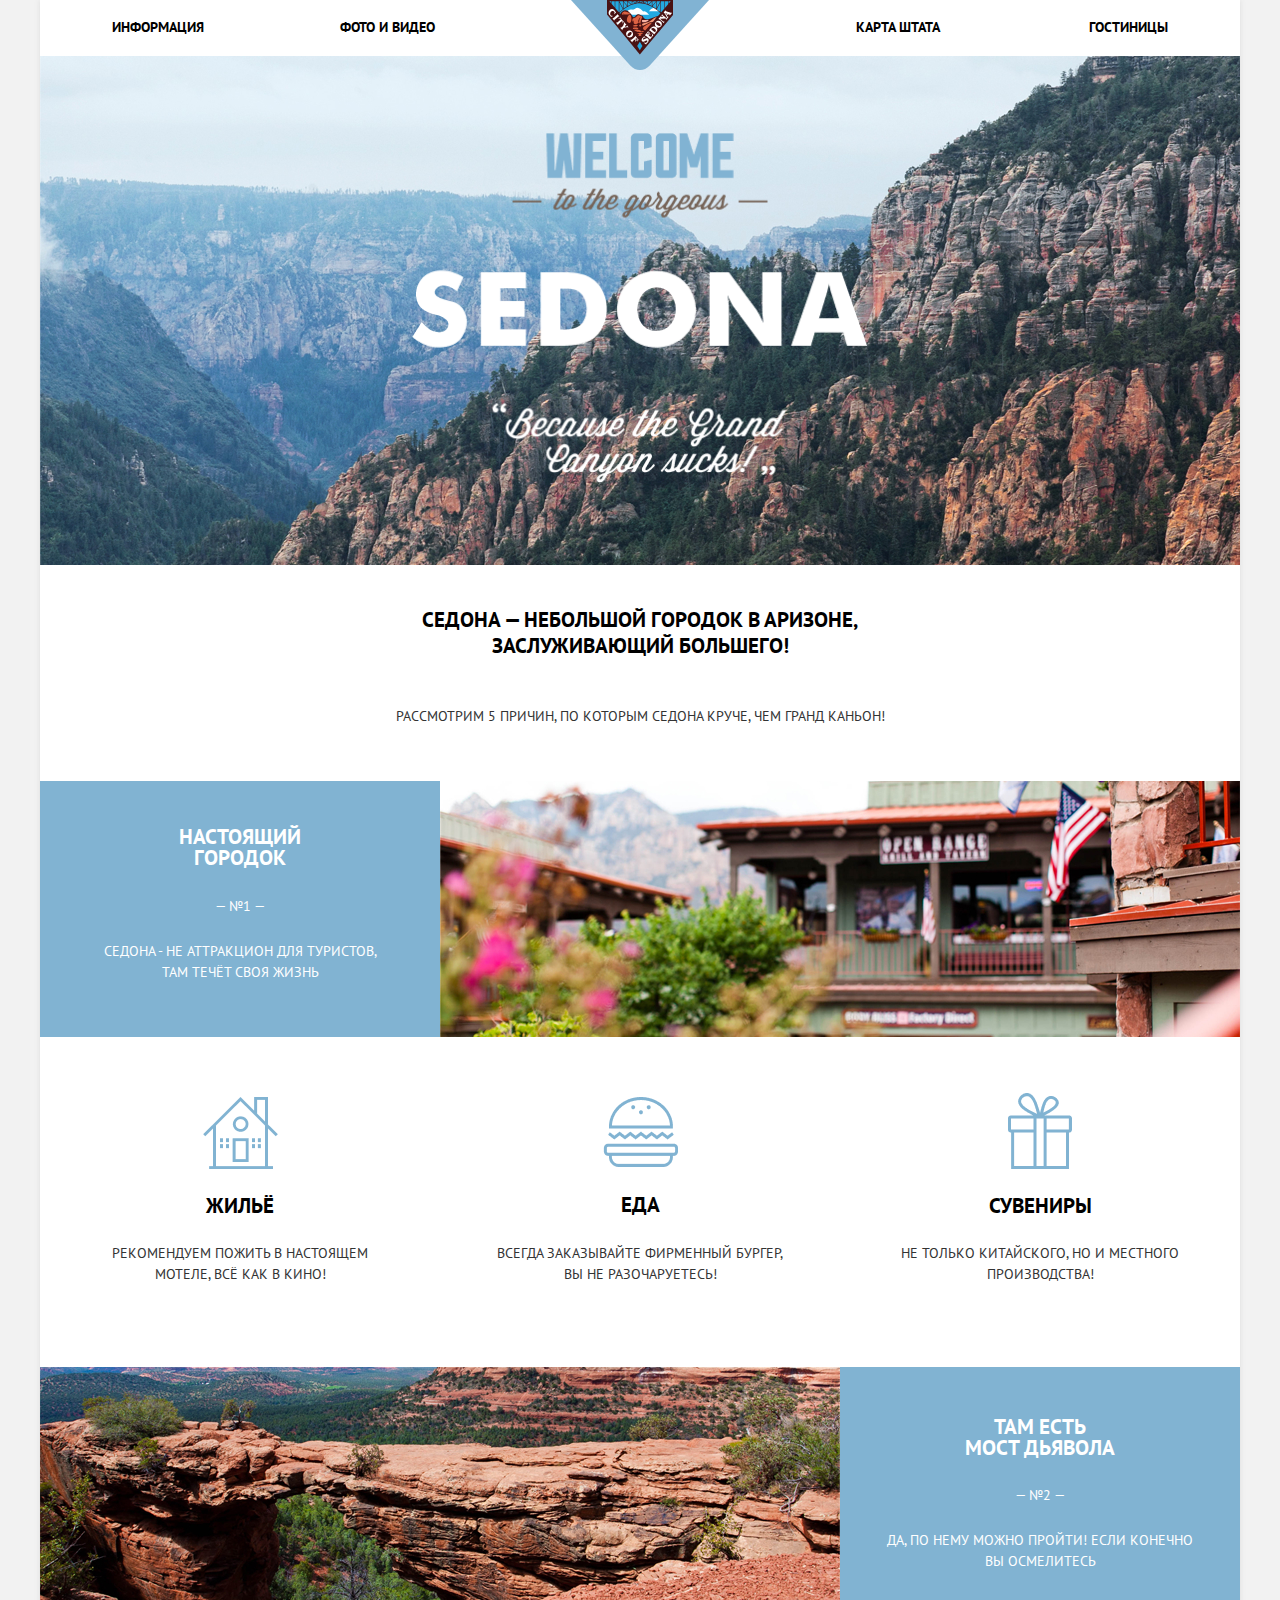
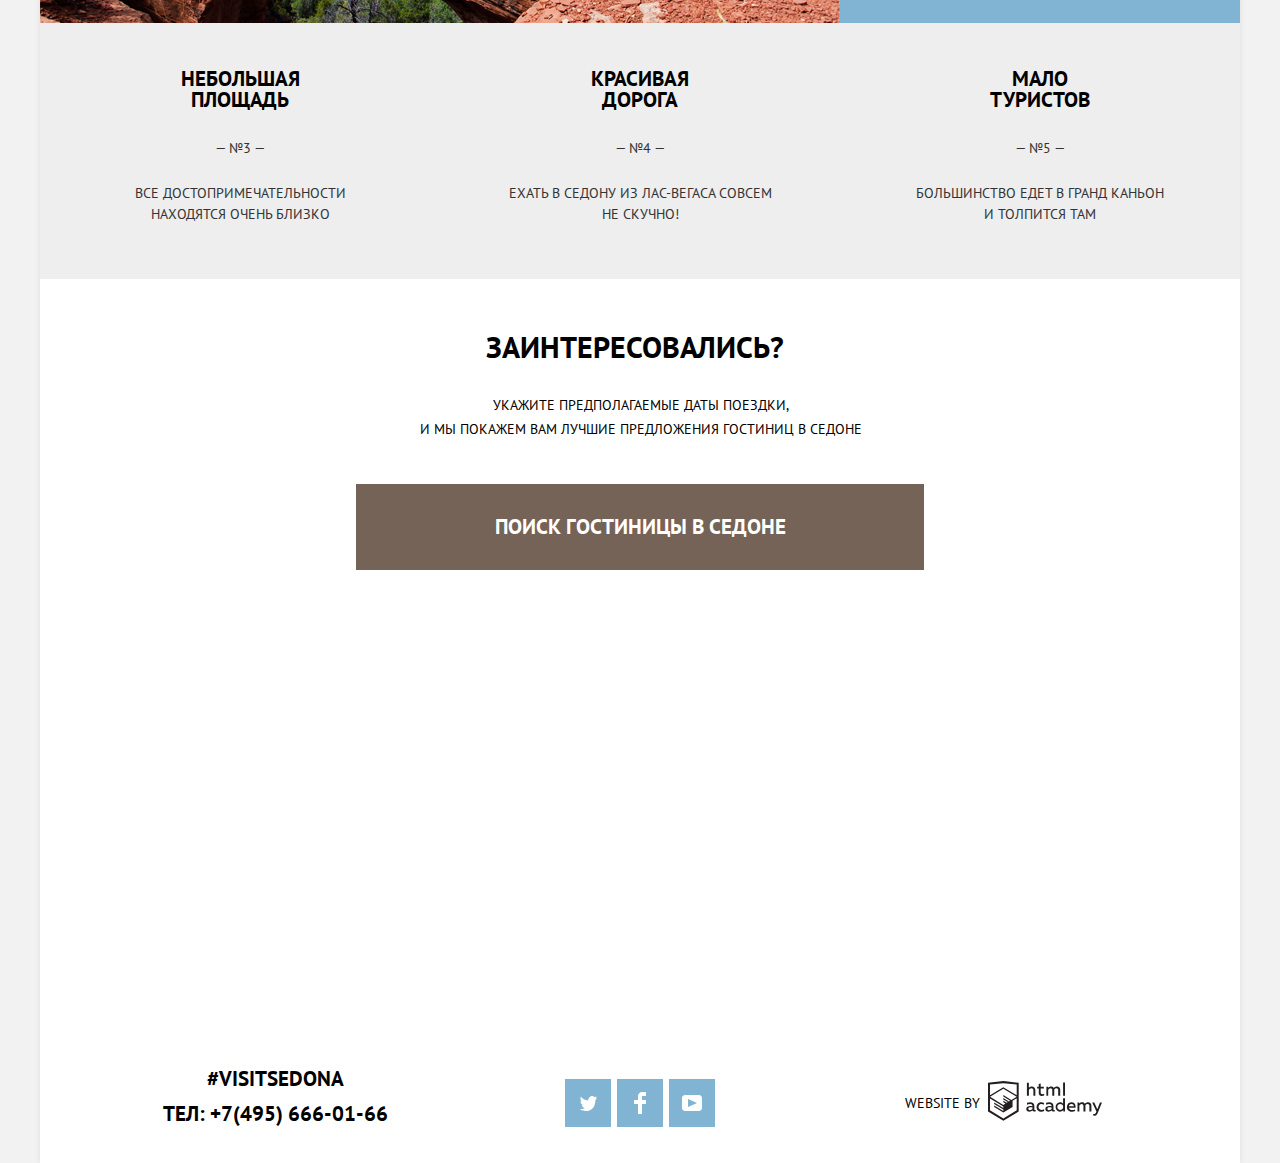
==== commit e10bce5a: "24" ====
--- a/index.html
+++ b/index.html
@@ -1,221 +1,211 @@
 <!DOCTYPE html>
 <html class="page" lang="ru">
-  <head>
-    <meta charset="utf-8">
-    <title>HTML Academy: Седона</title>
-    <link rel="preconnect" href="https://fonts.gstatic.com">
-    <link href="https://fonts.googleapis.com/css2?family=PT+Sans:wght@400;700&display=swap" rel="stylesheet">
-    <link rel="icon" href="favicon.ico">
-    <link rel="icon" href="favicon/favicon.svg" type="image/svg+xml">
-    <link rel="apple-touch-icon" href="favicon/180.png">
-    <link rel="manifest" href="manifest.webmanifest">
 
-    <link rel="stylesheet" href="css/normalize.css">
-    <link rel="stylesheet" href="css/style.min.css">
-  </head>
-  <body class="page-body">
-    <div class="wrapper">
-      <header class="main-header">
-        <nav class="main-nav">
-          <a class="main-header-logo" href="#">
-            <img src="img/logo.svg" alt="logo" width="138" height="70">
-          </a>
-          <ul class="site-nav">
-            <li><a href="#">Информация</a></li>
-            <li><a href="#">Фото и видео</a></li>
-            <li class="site-nav-castom"><a href="#">Карта штата</a></li>
-            <li><a href="catalog.html">Гостиницы</a></li>
-          </ul>
-        </nav>
-      </header>
-      <main class="container">
-        <h1 class="visually-hidden">Sedona</h1>
-        <div class="bg-img">
-          <div class="welcompng">
-            <img src="img/welcome.png" alt="" width="456" height="350">
-          </div>
-        </div>
-      
-        
-        <section class="description">
-          
-          <h3>Седона — небольшой городок в Аризоне, <br> заслуживающий большего!</h3>
-          <p>Рассмотрим 5 причин, по которым Седона круче, чем гранд каньон!</p>
-        </section>
+<head>
+	<meta charset="utf-8">
+	<title>HTML Academy: Седона</title>
+	<link rel="preconnect" href="https://fonts.gstatic.com">
+	<link href="https://fonts.googleapis.com/css2?family=PT+Sans:wght@400;700&display=swap" rel="stylesheet">
+	<link rel="icon" href="favicon.ico">
+	<link rel="icon" href="favicon/favicon.svg" type="image/svg+xml">
+	<link rel="apple-touch-icon" href="favicon/180.png">
+	<link rel="manifest" href="manifest.webmanifest">
+	<link rel="stylesheet" href="css/normalize.css">
+	<link rel="stylesheet" href="css/style.min.css">
+</head>
 
-        <ul class="main-reason">
-          <li class="add-reason">
-            <div class="first-reason">
-              <div class="first-reason-text">
-                <h3>Настоящий <br> городок</h3>
-                <p class="reason-numbers">— №1 —</p>
-                <p>Седона - не аттракцион для туристов, там течёт своя жизнь</p>
-              </div>
-                <div class="first-reason-img">
-                    <img src="img/reason-1.jpg" alt="изображение дома" width="800" height="256">
-                </div>
-            </div>
-            <ul class="product-reason">
-              <li class="product-reason-item">
-                <img src="img/icon-1.png" alt="logo house" width="75" height="72">
-                <h4>Жильё</h4>
-                <p>Рекомендуем пожить в настоящем <br> мотеле, всё как в кино!</p>
-              </li>
+<body class="page-body">
+	<div class="wrapper">
+		<header class="main-header">
+			<nav class="main-nav">
+				<a class="main-header-logo" href="#" aria-label="Главная">
+					<img src="img/logo.svg" alt="logo" width="138" height="70">
+				</a>
+				<ul class="site-nav">
+					<li><a href="#">Информация</a></li>
+					<li><a href="#">Фото и видео</a></li>
+					<li class="site-nav-castom"><a href="#">Карта штата</a></li>
+					<li><a href="catalog.html">Гостиницы</a></li>
+				</ul>
+			</nav>
+		</header>
+		<main class="container">
+			<h1 class="visually-hidden">Sedona</h1>
+			<div class="bg-img">
+				<div class="welcompng">
+					<img src="img/welcome.png" alt="" width="456" height="350">
+				</div>
+			</div>
+			<section class="description">
+				<h3>Седона — небольшой городок в Аризоне, <br> заслуживающий большего!</h3>
+				<p>Рассмотрим 5 причин, по которым Седона круче, чем гранд каньон!</p>
+			</section>
+			<ul class="main-reason">
+				<li class="add-reason">
+					<div class="first-reason">
+						<div class="first-reason-text">
+							<h3>Настоящий <br> городок</h3>
+							<p class="reason-numbers">— №1 —</p>
+							<p>Седона - не аттракцион для туристов, там течёт своя жизнь</p>
+						</div>
+						<div class="first-reason-img">
+							<img src="img/reason-1.jpg" alt="изображение дома" width="800" height="256">
+						</div>
+					</div>
+					<ul class="product-reason">
+						<li class="product-reason-item">
+							<img src="img/icon-1.png" alt="logo house" width="75" height="72">
+							<h4>Жильё</h4>
+							<p>Рекомендуем пожить в настоящем <br> мотеле, всё как в кино!</p>
+						</li>
+						<li class="product-reason-item">
+							<img src="img/icon-2.png" alt="logo burger" width="75" height="70">
+							<h4>Еда</h4>
+							<p>Всегда заказывайте фирменный бургер, <br> вы не разочаруетесь!</p>
+						</li>
+						<li class="product-reason-item">
+							<img src="img/icon-3.png" alt="logo surprise" width="64" height="77">
+							<h4>Сувениры</h4>
+							<p>Не только китайского, но и местного <br> производства!</p>
+						</li>
+					</ul>
+				</li>
+				<li class="second-reason">
+					<div class="second-reason-text">
+						<h3>Там есть <br> Мост дьявола</h3>
+						<p class="reason-numbers">— №2 —</p>
+						<p>Да, по нему можно пройти! Если конечно<br> вы осмелитесь</p>
+					</div>
+					<div class="second-reason-img">
+						<img src="img/reason-2.jpg" alt="изображение дома" width="800" height="256">
+					</div>
+				</li>
+				<li class="else-reason">
+					<h3>небольшая <br> площадь</h3>
+					<p class="reason-numbers">— №3 —</p>
+					<p>все достопримечательности <br> находятся очень близко</p>
+				</li>
+				<li class="else-reason">
+					<h3>красивая <br> дорога</h3>
+					<p class="reason-numbers">— №4 —</p>
+					<p>ехать в седону из лас-вегаса совсем <br> не скучно!</p>
+				</li>
+				<li class="else-reason">
+					<h3>мало <br> туристов</h3>
+					<p class="reason-numbers">— №5 —</p>
+					<p>большинство едет в гранд каньон <br> и толпится там</p>
+				</li>
+			</ul>
+			<section class="interest">
+				<h3>Заинтересовались?</h3>
+				<div class="interest-hotel">
+					<p>Укажите предполагаемые даты поездки,<br> и мы покажем вам лучшие предложения гостиниц в седоне</p>
+				</div>
+				<a class="button search" href="#">ПОИСК ГОСТИНИЦЫ В седоне</a>
+				<div class="interest-search">
+					<form class="interest-form" method="GET" action="https://echo.htmlacademy.ru/">
+						<div class="date">
+							<label class="date-arrival-label" for="date-arrival">Дата заезда: <a class="calendar" href="#" aria-label="Календарь">
+									<svg class="calendar-icon" width="21" height="23" viewBox="0 0 21 23" fill="none" xmlns="http://www.w3.org/2000/svg">
+										<path fill-rule="evenodd" clip-rule="evenodd" d="M16.406 3.02498H19.251C20.217 3.02498 21 3.84698 21 4.86198V21.164C21 22.179 20.217 23 19.251 23H1.75C0.784 23 0 22.179 0 21.164V4.86198C0 3.84698 0.784 3.02498 1.75 3.02498H4.593V1.64798C4.593 1.26698 4.887 0.958984 5.25 0.958984C5.612 0.958984 5.906 1.26698 5.906 1.64798V3.02498H9.844V1.64798C9.844 1.26698 10.138 0.958984 10.501 0.958984C10.862 0.958984 11.156 1.26698 11.156 1.64798V3.02498H15.094V1.64798C15.094 1.26698 15.387 0.958984 15.75 0.958984C16.112 0.958984 16.406 1.26698 16.406 1.64798V3.02498ZM19.5646 21.484C19.6466 21.3979 19.691 21.2828 19.688 21.164H19.689V4.86198C19.689 4.60898 19.493 4.40298 19.252 4.40298H16.407V5.78098C16.407 6.16198 16.113 6.46998 15.751 6.46998C15.388 6.46998 15.095 6.16198 15.095 5.78098V4.40298H11.157V5.78098C11.157 6.16198 10.863 6.46998 10.502 6.46998C10.139 6.46998 9.845 6.16198 9.845 5.78098V4.40298H5.907V5.78098C5.907 6.16198 5.613 6.46998 5.251 6.46998C4.888 6.46998 4.594 6.16198 4.594 5.78098V4.40298H1.75C1.50263 4.40953 1.30696 4.61458 1.312 4.86198V21.164C1.30696 21.4114 1.50263 21.6164 1.75 21.623H19.251C19.3698 21.6201 19.4826 21.5701 19.5646 21.484Z" />
+										<path fill-rule="evenodd" clip-rule="evenodd" d="M4.59399 9.2251H7.21899V11.2911H4.59399V9.2251ZM4.59399 12.6681H7.21899V14.7351H4.59399V12.6681ZM7.21899 16.1121H4.59399V18.1781H7.21899V16.1121ZM9.18799 16.1121H11.813V18.1781H9.18799V16.1121ZM11.813 12.6681H9.18799V14.7351H11.813V12.6681ZM9.18799 9.2251H11.813V11.2911H9.18799V9.2251ZM16.406 16.1121H13.781V18.1781H16.406V16.1121ZM13.781 12.6681H16.406V14.7351H13.781V12.6681ZM16.406 9.2251H13.781V11.2911H16.406V9.2251Z" />
+									</svg>
+								</a>
+							</label>
+							<input class="check" type="text" id="date-arrival" name="date-arrival" data-date-formate="" value="24 апреля 2017">
+						</div>
+						<div class="date">
+							<label class="date-departure-label" for="date-departure">Дата выезда: <a class="calendar" href="#" aria-label="Календарь">
+									<svg class="calendar-icon" width="21" height="23" viewBox="0 0 21 23" fill="none" xmlns="http://www.w3.org/2000/svg">
+										<path fill-rule="evenodd" clip-rule="evenodd" d="M16.406 3.02498H19.251C20.217 3.02498 21 3.84698 21 4.86198V21.164C21 22.179 20.217 23 19.251 23H1.75C0.784 23 0 22.179 0 21.164V4.86198C0 3.84698 0.784 3.02498 1.75 3.02498H4.593V1.64798C4.593 1.26698 4.887 0.958984 5.25 0.958984C5.612 0.958984 5.906 1.26698 5.906 1.64798V3.02498H9.844V1.64798C9.844 1.26698 10.138 0.958984 10.501 0.958984C10.862 0.958984 11.156 1.26698 11.156 1.64798V3.02498H15.094V1.64798C15.094 1.26698 15.387 0.958984 15.75 0.958984C16.112 0.958984 16.406 1.26698 16.406 1.64798V3.02498ZM19.5646 21.484C19.6466 21.3979 19.691 21.2828 19.688 21.164H19.689V4.86198C19.689 4.60898 19.493 4.40298 19.252 4.40298H16.407V5.78098C16.407 6.16198 16.113 6.46998 15.751 6.46998C15.388 6.46998 15.095 6.16198 15.095 5.78098V4.40298H11.157V5.78098C11.157 6.16198 10.863 6.46998 10.502 6.46998C10.139 6.46998 9.845 6.16198 9.845 5.78098V4.40298H5.907V5.78098C5.907 6.16198 5.613 6.46998 5.251 6.46998C4.888 6.46998 4.594 6.16198 4.594 5.78098V4.40298H1.75C1.50263 4.40953 1.30696 4.61458 1.312 4.86198V21.164C1.30696 21.4114 1.50263 21.6164 1.75 21.623H19.251C19.3698 21.6201 19.4826 21.5701 19.5646 21.484Z" />
+										<path fill-rule="evenodd" clip-rule="evenodd" d="M4.59399 9.2251H7.21899V11.2911H4.59399V9.2251ZM4.59399 12.6681H7.21899V14.7351H4.59399V12.6681ZM7.21899 16.1121H4.59399V18.1781H7.21899V16.1121ZM9.18799 16.1121H11.813V18.1781H9.18799V16.1121ZM11.813 12.6681H9.18799V14.7351H11.813V12.6681ZM9.18799 9.2251H11.813V11.2911H9.18799V9.2251ZM16.406 16.1121H13.781V18.1781H16.406V16.1121ZM13.781 12.6681H16.406V14.7351H13.781V12.6681ZM16.406 9.2251H13.781V11.2911H16.406V9.2251Z" />
+									</svg>
+								</a>
+							</label>
+							<input class="check" type="text" id="date-departure" name="date-departure" data-date-formate="" value="4 июля 2017">
+						</div>
+						<div class="people">
+							<div class="adults-items">
+								<label class="adults-label" for="adults">Взрослые:</label>
+								<input class="check" type="text" id="adults" name="adults" data-date-formate="" value="2">
+								<button class="minus" type="button" aria-label="Меньше">
+									<svg class="minus-icon" width="12" height="3" viewBox="0 0 12 3" fill="none" xmlns="http://www.w3.org/2000/svg">
+										<rect width="12" height="3" />
+									</svg>
+								</button>
+								<button class="plus" type="button" aria-label="Больше">
+									<svg class="plus-icon" width="11" height="11" viewBox="0 0 11 11" fill="none" xmlns="http://www.w3.org/2000/svg">
+										<path fill-rule="evenodd" clip-rule="evenodd" d="M4.23086 6.76932V11H6.76932V6.76932H11V4.23086H6.76932V0H4.23085V4.23086H0V6.76932H4.23086Z" />
+									</svg>
+								</button>
+							</div>
+							<div class="children-items">
+								<label class="children-label" for="children">Дети:</label>
+								<input class="check" type="text" id="children" name="children" data-date-formate="" value="0">
+								<button class="minus" type="button" aria-label="Меньше">
+									<svg class="minus-icon" width="12" height="3" viewBox="0 0 12 3" fill="none" xmlns="http://www.w3.org/2000/svg">
+										<rect width="12" height="3" />
+									</svg>
+								</button>
+								<button class="plus" type="button" aria-label="Больше">
+									<svg class="plus-icon" width="11" height="11" viewBox="0 0 11 11" fill="none" xmlns="http://www.w3.org/2000/svg">
+										<path fill-rule="evenodd" clip-rule="evenodd" d="M4.23086 6.76932V11H6.76932V6.76932H11V4.23086H6.76932V0H4.23085V4.23086H0V6.76932H4.23086Z" />
+									</svg>
+								</button>
+							</div>
+						</div>
+						<button class="search-button" type="submit" aria-label="Найти">Найти</button>
+					</form>
+				</div>
+			</section>
+			<section class="map">
+				<h2 class="visually-hidden">Карта Седоны</h2>
+				<iframe src="https://www.google.com/maps/embed?pb=!1m18!1m12!1m3!1d52385.18050596256!2d-111.83015792096036!3d34.85437338105415!2m3!1f0!2f0!3f0!3m2!1i1024!2i768!4f13.1!3m3!1m2!1s0x872da132f942b00d%3A0x5548c523fa6c8efd!2z0KHQtdC00L7QvdCwLCDQkNGA0LjQt9C-0L3QsCA4NjMzNiwg0KHQqNCQ!5e0!3m2!1sru!2sua!4v1614347600169!5m2!1sru!2sua" width="1200" height="473" style="border:0;" allowfullscreen="" loading="lazy"></iframe>
+			</section>
+		</main>
+		<footer class="main-footer">
+			<section class="footer-contact">
+				<h2 class="visually-hidden">Контакты</h2>
+				<p>#visitSEDONA</p>
+				<a class="footer-phone" href="tel:+74956660166">ТЕЛ: +7(495) 666-01-66</a>
+			</section>
+			<section class="footer-social">
+				<h2 class="visually-hidden">соцсети</h2>
+				<ul class="social-list">
+					<li>
+						<a class="social-button" href="#" aria-label="Twitter">
+							<svg width="17" height="17" viewBox="0 0 17 17" fill="none" xmlns="http://www.w3.org/2000/svg">
+								<path d="M10.95 1.14409C12.635 0.648089 13.934 1.41409 14.527 2.32309C15.2 2.09209 15.858 1.84209 16.538 1.61509C16.5249 2.30145 16.2117 2.94761 15.681 3.38309C16.366 3.55309 16.985 2.89209 16.985 2.89209C16.816 3.89209 15.979 4.68009 15.422 4.91609C15.191 11.6661 12.247 16.1331 5.34498 15.9981H4.89898C4.48898 15.9981 0.734977 15.5381 0.000976562 14.1111C2.27198 14.3071 3.89398 13.6891 4.69398 12.9341C3.73398 12.6341 2.01498 12.4571 1.71498 9.98409C2.06398 10.0901 2.27898 10.2121 2.90498 10.1031C1.70498 9.24709 0.373977 8.53009 0.447977 6.33009C0.732977 6.65809 1.51498 6.86609 1.78798 6.80209C1.08498 6.56109 -0.182023 3.44209 0.893977 1.85009C2.71198 3.70409 4.62898 5.45609 8.04598 5.62309C8.25398 3.33009 9.18298 1.79309 10.95 1.14409Z" fill="white" />
+							</svg>
+						</a>
+					</li>
+					<li>
+						<a class="social-button" href="#" aria-label="Facebook">
+							<svg width="12" height="22" viewBox="0 0 12 22" fill="none" xmlns="http://www.w3.org/2000/svg">
+								<path d="M12 4V0H8C5.79086 0 4 1.79086 4 4V8H0V12H4V22H8V12H12V8H8V4H12Z" fill="white" />
+							</svg>
+						</a>
+					</li>
+					<li>
+						<a class="social-button" href="#" aria-label="Youtube">
+							<svg width="20" height="16" viewBox="0 0 20 16" fill="none" xmlns="http://www.w3.org/2000/svg">
+								<path fill-rule="evenodd" clip-rule="evenodd" d="M3 0H17C18.65 0 20 1.35 20 3V13C20 14.65 18.65 16 17 16H3C1.35 16 0 14.65 0 13V3C0 1.35 1.35 0 3 0ZM6.027 4.002V11.998L15.014 8L6.027 4.002Z" fill="white" />
+							</svg>
+						</a>
+					</li>
+				</ul>
+			</section>
+			<section class="footer-copyright">
+				<h3>Website by</h3>
+				<a class="academy" href="https://htmlacademy.ru/intensive/htmlcss" aria-label="HTML Academy">
+					<svg width="114" height="40" viewBox="0 0 114 40" fill="none" xmlns="http://www.w3.org/2000/svg">
+						<path fill-rule="evenodd" clip-rule="evenodd" d="M15.5197 0.057373H15.3509L0 1.71895V30.4945L15.3509 39.8382L30.7018 30.4945V1.71895L15.5197 0.057373ZM77.0183 1.62185H75.0876V14.7311H77.0183V1.62185ZM40.8619 1.63264V6.76843C41.6131 5.9864 42.6386 5.5436 43.7105 5.53843C44.6823 5.47908 45.6329 5.84495 46.3253 6.54479C47.0177 7.24462 47.3866 8.21244 47.3399 9.20685V14.7634H45.367V9.46579C45.4231 8.94897 45.2754 8.43059 44.9566 8.02553C44.6377 7.62047 44.174 7.36218 43.6683 7.3079H43.3518C42.3456 7.36979 41.4321 7.9295 40.9041 8.80764V14.7634H38.8995V1.63264H40.8619ZM77.0183 30.4837H75.2775V29.0595C74.4828 30.1353 73.23 30.7538 71.9119 30.7211C69.4751 30.5528 67.5825 28.4822 67.5825 25.9845C67.5825 23.4867 69.4751 21.4162 71.9119 21.2479C73.1195 21.2052 74.2818 21.7203 75.0771 22.6505V17.3205H77.0183V30.4837ZM47.0656 29.0595C47.263 29.0515 47.4583 29.0152 47.6459 28.9516V30.3866C47.2482 30.5404 46.826 30.6172 46.4009 30.6132C45.6482 30.6769 44.9394 30.2429 44.639 29.5342C43.7036 30.31 42.5302 30.7227 41.3261 30.6995C39.733 30.6995 38.256 29.804 38.256 27.9482C38.256 25.65 40.3661 24.9379 42.1702 24.9379C42.9402 24.9505 43.707 25.0408 44.4596 25.2076V24.884C44.4596 23.805 43.6578 22.9742 42.1491 22.9742C41.0585 22.9764 39.9804 23.2116 38.9839 23.6647V21.8305C40.0678 21.451 41.204 21.2506 42.3495 21.2371C44.8394 21.2371 46.3693 22.4455 46.3693 25.1753V28.4121C46.3546 28.5668 46.401 28.721 46.4981 28.8406C46.5951 28.9601 46.7349 29.035 46.8862 29.0487H47.0656V29.0595ZM40.2711 27.8403C40.298 28.229 40.4761 28.5905 40.7655 28.844C41.055 29.0974 41.4317 29.2217 41.8115 29.189H41.9275C42.8819 29.1906 43.7973 28.8022 44.4702 28.11V26.5779C43.842 26.4414 43.2026 26.3655 42.5605 26.3513C41.5055 26.3513 40.2817 26.7074 40.2817 27.8403H40.2711ZM56.0229 21.9384C55.1962 21.4632 54.2596 21.2246 53.3115 21.2479H52.9422C51.7332 21.2873 50.5891 21.8166 49.7619 22.7192C48.9347 23.6218 48.4923 24.8236 48.5321 26.06V26.5024C48.6957 29.0004 50.805 30.8921 53.2482 30.7318C54.2519 30.7555 55.2477 30.5452 56.1601 30.1168V28.2718C55.3769 28.7215 54.4945 28.9591 53.5963 28.9624C52.5199 29.0288 51.4963 28.4793 50.9385 27.5356C50.3806 26.5918 50.3806 25.4095 50.9385 24.4658C51.4963 23.522 52.5199 22.9725 53.5963 23.039C54.461 23.0357 55.3066 23.2989 56.0229 23.7942V21.9384ZM66.1514 29.0595C66.3488 29.0515 66.5441 29.0152 66.7317 28.9516V30.3866C66.334 30.5404 65.9118 30.6172 65.4867 30.6132C64.734 30.6769 64.0252 30.2429 63.7248 29.5342C62.7894 30.31 61.616 30.7227 60.4119 30.6995C58.8188 30.6995 57.3417 29.804 57.3417 27.9482C57.3417 25.65 59.4518 24.9379 61.256 24.9379C62.0259 24.9505 62.7928 25.0408 63.5454 25.2076V24.884C63.5454 23.805 62.7436 22.9742 61.2349 22.9742C60.1443 22.9764 59.0662 23.2116 58.0697 23.6647V21.8305C59.1536 21.451 60.2897 21.2506 61.4353 21.2371C63.9252 21.2371 65.455 22.4455 65.455 25.1753V28.4121C65.4404 28.5668 65.4868 28.721 65.5838 28.8406C65.6809 28.9601 65.8207 29.035 65.972 29.0487H66.1514V29.0595ZM59.855 28.8481C59.5632 28.5943 59.3837 28.2311 59.3569 27.8403H59.378C59.378 26.7074 60.5385 26.3513 61.6569 26.3513C62.299 26.3655 62.9383 26.4414 63.5665 26.5779V28.11C62.8937 28.8022 61.9782 29.1906 61.0239 29.189H60.9078C60.5263 29.2247 60.1469 29.1019 59.855 28.8481ZM69.3271 25.9305C69.3271 24.2859 70.6308 22.9526 72.239 22.9526L72.2601 23.0066C73.4742 23.0066 74.5742 23.7382 75.0665 24.8732V27.0311C74.5856 28.1871 73.4673 28.9296 72.239 28.9084C70.6308 28.9084 69.3271 27.5752 69.3271 25.9305ZM83.3486 21.2479C86.8408 21.2479 88.0541 24.1395 87.4844 26.7397H80.922C81.1436 28.3582 82.6839 29.0163 84.2876 29.0163C85.2509 29.0196 86.2027 28.8021 87.0729 28.3797V30.1061C86.0736 30.5421 84.9939 30.7519 83.9078 30.7211C81.2385 30.7211 78.8963 29.189 78.8963 25.9521C78.8362 24.7502 79.2482 23.5736 80.0408 22.6841C80.8334 21.7945 81.9408 21.2658 83.1165 21.2155H83.3486V21.2479ZM80.8693 25.1753C80.9704 23.8237 82.1216 22.8104 83.4436 22.9095H83.4858C84.1064 22.8531 84.7196 23.08 85.1612 23.5295C85.6028 23.979 85.8275 24.6051 85.7752 25.24H80.8693V25.1753ZM89.489 30.4621V21.4961H91.2298V22.575C91.9777 21.7197 93.041 21.2229 94.1628 21.2047C95.2951 21.1328 96.3712 21.7163 96.9482 22.7153C97.7407 21.8335 98.8477 21.3161 100.018 21.2803C100.952 21.2327 101.859 21.6011 102.507 22.2901C103.154 22.9792 103.478 23.9213 103.394 24.8732V30.4837H101.39V24.9271C101.437 24.4734 101.306 24.0191 101.024 23.6647C100.743 23.3104 100.336 23.0852 99.8917 23.039H99.6174C98.7512 23.0941 97.9525 23.536 97.4335 24.2474V30.4837H95.4289V24.9271C95.4728 24.47 95.3357 24.0139 95.0481 23.6611C94.7606 23.3082 94.3467 23.088 93.8991 23.0497H93.6881C92.7466 23.1344 91.8915 23.6449 91.3564 24.4416V30.5161H89.5312L89.489 30.4621ZM113.977 21.4745H111.972L109.324 28.2718L106.306 21.4853H104.196L108.417 30.5484L108.237 31.0016C107.72 32.3611 107.003 33.0516 106.053 33.0516C105.75 33.0548 105.447 33.0112 105.156 32.9221V34.6161C105.536 34.7125 105.926 34.7632 106.317 34.7671C107.646 34.7671 108.902 34.0226 109.851 31.6813L113.977 21.4745ZM52.689 5.78658V2.54974L50.7266 3.01369V5.73264H49.144V7.49132H50.7899V11.9905C50.7231 12.817 51.0244 13.6301 51.61 14.2038C52.1955 14.7775 53.0028 15.0505 53.8073 14.9468C54.5996 14.9535 55.3875 14.8259 56.139 14.5692V12.8429C55.5727 13.0781 54.9672 13.199 54.356 13.199C53.2165 13.199 52.689 12.8105 52.689 11.6237V7.5129H55.8541V5.78658H52.689ZM58.3862 14.7526V5.75421H60.1376V6.83316C60.8811 5.97655 61.9403 5.476 63.0601 5.45211C64.1624 5.38099 65.2146 5.93142 65.8032 6.88711C66.5958 6.00534 67.7028 5.48794 68.8734 5.45211C69.8138 5.41462 70.7233 5.79859 71.364 6.50353C72.0046 7.20846 72.3126 8.16418 72.2073 9.12053V14.7418H70.2028V9.18527C70.2499 8.73151 70.1184 8.27721 69.8373 7.92287C69.5561 7.56853 69.1485 7.34334 68.7046 7.29711H68.4619C67.5957 7.35228 66.797 7.7942 66.278 8.50553V14.7418H64.2734V9.18527C64.3206 8.73151 64.1891 8.27721 63.9079 7.92287C63.6268 7.56853 63.2191 7.34334 62.7752 7.29711H62.5326C61.5911 7.38181 60.736 7.89229 60.2009 8.68895V14.7634H58.3862V14.7526ZM28.6972 29.3033L28.7078 29.2968L28.6972 29.3184V29.3033ZM28.6972 17.3205V29.3033L15.3509 37.4321L2.00459 29.3184V17.5147L15.2876 25.6068V27.0311L6.18257 21.5284V22.9418L15.3404 28.5632V30.0629L6.19312 24.4955V25.9521L15.3509 31.5734L24.5826 25.9197V19.8129L28.6972 17.3205ZM28.7078 15.7776L25.0362 17.9355L23.3482 19.0145L15.3087 14.0837V15.4971L22.156 19.7266L22.0083 19.8237L20.9532 20.4063L15.2876 16.9537V18.3995L19.761 21.1184L18.706 21.8413L15.3298 19.7913V21.2047L17.5454 22.5426L15.2982 23.9021L2.11009 15.864L15.3087 7.72869L28.7078 15.7776ZM15.2876 6.27211L28.7078 14.3534V3.56395L15.3615 2.12895L2.01514 3.56395V14.3534L15.2876 6.27211Z" />
+					</svg>
+				</a>
+			</section>
+		</footer>
+	</div>
+	<script src="js/search.min.js"></script>
+</body>
 
-              <li class="product-reason-item">
-                <img src="img/icon-2.png" alt="logo burger" width="75" height="70">
-                <h4>Еда</h4>
-                <p>Всегда заказывайте фирменный бургер, <br> вы не разочаруетесь!</p>
-              </li>
-              <li class="product-reason-item">
-                <img src="img/icon-3.png" alt="logo surprise" width="64" height="77">
-                <h4>Сувениры</h4>
-                <p>Не только китайского, но и местного <br> производства!</p>
-              </li>
-            </ul>
-          </li>
-          <li class="second-reason">
-            <div class="second-reason-text">
-              <h3>Там есть <br> Мост дьявола</h3>
-              <p class="reason-numbers">— №2 —</p>
-              <p>Да, по нему можно пройти! Если конечно<br> вы осмелитесь</p>
-            </div>
-            <div class="second-reason-img">
-              <img src="img/reason-2.jpg" alt="изображение дома" width="800" height="256">
-            </div>
-          </li>
-          <li class="else-reason">
-            <h3>небольшая <br> площадь</h3>
-            <p class="reason-numbers">— №3 —</p>
-            <p>все достопримечательности <br> находятся очень близко</p>
-          </li>
-          <li class="else-reason"> 
-            <h3>красивая <br> дорога</h3>
-            <p class="reason-numbers">— №4 —</p>
-            <p>ехать в седону из лас-вегаса совсем <br> не скучно!</p>
-          </li>
-          <li class="else-reason">
-            <h3>мало <br> туристов</h3>
-            <p class="reason-numbers">— №5 —</p>
-            <p>большинство едет в гранд каньон <br> и толпится там</p>
-          </li>
-        </ul>
-
-        <section class="interest">
-          <h3>Заинтересовались?</h3>
-          <div class="interest-hotel">
-            <p>Укажите предполагаемые даты поездки,<br> и мы покажем вам лучшие предложения гостиниц в седоне</p>
-          </div>
-          <a class="button search" href="#">ПОИСК ГОСТИНИЦЫ В седоне</a>
-          <div class="interest-search interest-search-show">
-              <form class="interest-form" method="GET" action="https://echo.htmlacademy.ru/">
-                <div class="date">
-                  <label class="date-arrival-label" for="date-arrival">Дата заезда: 
-                    <a class="calendar" href="#" aria-label="Календарь">
-                      <svg class="calendar-icon" width="21" height="23" viewBox="0 0 21 23" fill="none" xmlns="http://www.w3.org/2000/svg">
-                        <path fill-rule="evenodd" clip-rule="evenodd" d="M16.406 3.02498H19.251C20.217 3.02498 21 3.84698 21 4.86198V21.164C21 22.179 20.217 23 19.251 23H1.75C0.784 23 0 22.179 0 21.164V4.86198C0 3.84698 0.784 3.02498 1.75 3.02498H4.593V1.64798C4.593 1.26698 4.887 0.958984 5.25 0.958984C5.612 0.958984 5.906 1.26698 5.906 1.64798V3.02498H9.844V1.64798C9.844 1.26698 10.138 0.958984 10.501 0.958984C10.862 0.958984 11.156 1.26698 11.156 1.64798V3.02498H15.094V1.64798C15.094 1.26698 15.387 0.958984 15.75 0.958984C16.112 0.958984 16.406 1.26698 16.406 1.64798V3.02498ZM19.5646 21.484C19.6466 21.3979 19.691 21.2828 19.688 21.164H19.689V4.86198C19.689 4.60898 19.493 4.40298 19.252 4.40298H16.407V5.78098C16.407 6.16198 16.113 6.46998 15.751 6.46998C15.388 6.46998 15.095 6.16198 15.095 5.78098V4.40298H11.157V5.78098C11.157 6.16198 10.863 6.46998 10.502 6.46998C10.139 6.46998 9.845 6.16198 9.845 5.78098V4.40298H5.907V5.78098C5.907 6.16198 5.613 6.46998 5.251 6.46998C4.888 6.46998 4.594 6.16198 4.594 5.78098V4.40298H1.75C1.50263 4.40953 1.30696 4.61458 1.312 4.86198V21.164C1.30696 21.4114 1.50263 21.6164 1.75 21.623H19.251C19.3698 21.6201 19.4826 21.5701 19.5646 21.484Z"/>
-                        <path fill-rule="evenodd" clip-rule="evenodd" d="M4.59399 9.2251H7.21899V11.2911H4.59399V9.2251ZM4.59399 12.6681H7.21899V14.7351H4.59399V12.6681ZM7.21899 16.1121H4.59399V18.1781H7.21899V16.1121ZM9.18799 16.1121H11.813V18.1781H9.18799V16.1121ZM11.813 12.6681H9.18799V14.7351H11.813V12.6681ZM9.18799 9.2251H11.813V11.2911H9.18799V9.2251ZM16.406 16.1121H13.781V18.1781H16.406V16.1121ZM13.781 12.6681H16.406V14.7351H13.781V12.6681ZM16.406 9.2251H13.781V11.2911H16.406V9.2251Z"/>
-                        </svg>           
-                      </a>
-                  </label>
-                  <input class="check" type="text" id="date-arrival" name="date-arrival" data-date-formate="" value="24 апреля 2017">
-                </div>
-                <div class="date">
-                  <label class="date-departure-label" for="date-departure">Дата выезда:
-                    <a class="calendar" href="#" aria-label="Календарь">
-                      <svg class="calendar-icon" width="21" height="23" viewBox="0 0 21 23" fill="none" xmlns="http://www.w3.org/2000/svg">
-                        <path fill-rule="evenodd" clip-rule="evenodd" d="M16.406 3.02498H19.251C20.217 3.02498 21 3.84698 21 4.86198V21.164C21 22.179 20.217 23 19.251 23H1.75C0.784 23 0 22.179 0 21.164V4.86198C0 3.84698 0.784 3.02498 1.75 3.02498H4.593V1.64798C4.593 1.26698 4.887 0.958984 5.25 0.958984C5.612 0.958984 5.906 1.26698 5.906 1.64798V3.02498H9.844V1.64798C9.844 1.26698 10.138 0.958984 10.501 0.958984C10.862 0.958984 11.156 1.26698 11.156 1.64798V3.02498H15.094V1.64798C15.094 1.26698 15.387 0.958984 15.75 0.958984C16.112 0.958984 16.406 1.26698 16.406 1.64798V3.02498ZM19.5646 21.484C19.6466 21.3979 19.691 21.2828 19.688 21.164H19.689V4.86198C19.689 4.60898 19.493 4.40298 19.252 4.40298H16.407V5.78098C16.407 6.16198 16.113 6.46998 15.751 6.46998C15.388 6.46998 15.095 6.16198 15.095 5.78098V4.40298H11.157V5.78098C11.157 6.16198 10.863 6.46998 10.502 6.46998C10.139 6.46998 9.845 6.16198 9.845 5.78098V4.40298H5.907V5.78098C5.907 6.16198 5.613 6.46998 5.251 6.46998C4.888 6.46998 4.594 6.16198 4.594 5.78098V4.40298H1.75C1.50263 4.40953 1.30696 4.61458 1.312 4.86198V21.164C1.30696 21.4114 1.50263 21.6164 1.75 21.623H19.251C19.3698 21.6201 19.4826 21.5701 19.5646 21.484Z"/>
-                        <path fill-rule="evenodd" clip-rule="evenodd" d="M4.59399 9.2251H7.21899V11.2911H4.59399V9.2251ZM4.59399 12.6681H7.21899V14.7351H4.59399V12.6681ZM7.21899 16.1121H4.59399V18.1781H7.21899V16.1121ZM9.18799 16.1121H11.813V18.1781H9.18799V16.1121ZM11.813 12.6681H9.18799V14.7351H11.813V12.6681ZM9.18799 9.2251H11.813V11.2911H9.18799V9.2251ZM16.406 16.1121H13.781V18.1781H16.406V16.1121ZM13.781 12.6681H16.406V14.7351H13.781V12.6681ZM16.406 9.2251H13.781V11.2911H16.406V9.2251Z"/>
-                        </svg>           
-                      </a>
-                  </label>
-                  <input class="check" type="text" id="date-departure" name="date-departure" data-date-formate="" value="4 июля 2017">
-               </div>
-                <div class="people">
-                  <div class="adults-items">
-                    <label class="adults-label" for="adults">Взрослые:</label>
-                    <input class="check" type="text" id="adults" name="adults" data-date-formate="" value="2">
-                    <button class="minus" type="button" aria-label="Меньше">
-                      <svg class="minus-icon" width="12" height="3" viewBox="0 0 12 3" fill="none" xmlns="http://www.w3.org/2000/svg">
-                        <rect width="12" height="3"/>
-                      </svg>              
-                    </button>
-                    <button class="plus" type="button" aria-label="Больше">
-                      <svg class="plus-icon" width="11" height="11" viewBox="0 0 11 11" fill="none" xmlns="http://www.w3.org/2000/svg">
-                      <path fill-rule="evenodd" clip-rule="evenodd" d="M4.23086 6.76932V11H6.76932V6.76932H11V4.23086H6.76932V0H4.23085V4.23086H0V6.76932H4.23086Z"/>
-                      </svg>
-                    </button>
-                  </div>
-                  <div class="children-items">
-                    <label class="children-label" for="children">Дети:</label>
-                    <input class="check" type="text" id="children" name="children" data-date-formate="" value="0">
-                    <button class="minus" type="button" aria-label="Меньше">
-                      <svg class="minus-icon" width="12" height="3" viewBox="0 0 12 3" fill="none" xmlns="http://www.w3.org/2000/svg">
-                      <rect width="12" height="3"/>
-                      </svg>
-                    </button>
-                    <button class="plus" type="button" aria-label="Больше">
-                      <svg class="plus-icon" width="11" height="11" viewBox="0 0 11 11" fill="none" xmlns="http://www.w3.org/2000/svg">
-                        <path fill-rule="evenodd" clip-rule="evenodd" d="M4.23086 6.76932V11H6.76932V6.76932H11V4.23086H6.76932V0H4.23085V4.23086H0V6.76932H4.23086Z"/>
-                      </svg>
-                    </button>
-                  </div>
-                </div>
-                <button class="search-button" type="submit" aria-label="Найти">Найти</button>
-              </form>
-          </div>
-        </section>
-        <section class="map">
-          <h2 class="visually-hidden">Карта Седоны</h2>
-          <iframe src="https://www.google.com/maps/embed?pb=!1m18!1m12!1m3!1d52385.18050596256!2d-111.83015792096036!3d34.85437338105415!2m3!1f0!2f0!3f0!3m2!1i1024!2i768!4f13.1!3m3!1m2!1s0x872da132f942b00d%3A0x5548c523fa6c8efd!2z0KHQtdC00L7QvdCwLCDQkNGA0LjQt9C-0L3QsCA4NjMzNiwg0KHQqNCQ!5e0!3m2!1sru!2sua!4v1614347600169!5m2!1sru!2sua" width="1200" height="473" style="border:0;" allowfullscreen="" loading="lazy"></iframe>
-        </section>
-      </main>
-
-      <footer class="main-footer">
-        <section class="footer-contact">
-          <h2 class="visually-hidden">Контакты</h2>
-          <p>#visitSEDONA</p>
-          <a class="footer-phone" href="tel:+74956660166">ТЕЛ: +7(495) 666-01-66</a>
-        </section>
-        <section class="footer-social">
-          <h2 class="visually-hidden">соцсети</h2>
-          <ul class="social-list">
-            <li>
-              <a class="social-button" href="#" aria-label="Twitter">
-                <svg width="17" height="17" viewBox="0 0 17 17" fill="none" xmlns="http://www.w3.org/2000/svg">
-                  <path d="M10.95 1.14409C12.635 0.648089 13.934 1.41409 14.527 2.32309C15.2 2.09209 15.858 1.84209 16.538 1.61509C16.5249 2.30145 16.2117 2.94761 15.681 3.38309C16.366 3.55309 16.985 2.89209 16.985 2.89209C16.816 3.89209 15.979 4.68009 15.422 4.91609C15.191 11.6661 12.247 16.1331 5.34498 15.9981H4.89898C4.48898 15.9981 0.734977 15.5381 0.000976562 14.1111C2.27198 14.3071 3.89398 13.6891 4.69398 12.9341C3.73398 12.6341 2.01498 12.4571 1.71498 9.98409C2.06398 10.0901 2.27898 10.2121 2.90498 10.1031C1.70498 9.24709 0.373977 8.53009 0.447977 6.33009C0.732977 6.65809 1.51498 6.86609 1.78798 6.80209C1.08498 6.56109 -0.182023 3.44209 0.893977 1.85009C2.71198 3.70409 4.62898 5.45609 8.04598 5.62309C8.25398 3.33009 9.18298 1.79309 10.95 1.14409Z" fill="white"/>
-              </svg>
-              </a>
-            </li>
-            <li>
-              <a class="social-button" href="#" aria-label="Facebook">
-                <svg width="12" height="22" viewBox="0 0 12 22" fill="none" xmlns="http://www.w3.org/2000/svg">
-                  <path d="M12 4V0H8C5.79086 0 4 1.79086 4 4V8H0V12H4V22H8V12H12V8H8V4H12Z" fill="white"/>
-                </svg>
-              </a>
-            </li>
-            <li>
-              <a class="social-button" href="#" aria-label="Youtube">
-                <svg width="20" height="16" viewBox="0 0 20 16" fill="none" xmlns="http://www.w3.org/2000/svg">
-                  <path fill-rule="evenodd" clip-rule="evenodd" d="M3 0H17C18.65 0 20 1.35 20 3V13C20 14.65 18.65 16 17 16H3C1.35 16 0 14.65 0 13V3C0 1.35 1.35 0 3 0ZM6.027 4.002V11.998L15.014 8L6.027 4.002Z" fill="white"/>
-                </svg>
-              </a>
-            </li>
-          </ul>
-        </section>
-        <section class="footer-copyright">
-          <h3>Website by</h3>
-          <a class="academy" href="https://htmlacademy.ru/intensive/htmlcss" aria-label="HTML Academy">
-            <svg width="114" height="40" viewBox="0 0 114 40" fill="none" xmlns="http://www.w3.org/2000/svg">
-              <path fill-rule="evenodd" clip-rule="evenodd" d="M15.5197 0.057373H15.3509L0 1.71895V30.4945L15.3509 39.8382L30.7018 30.4945V1.71895L15.5197 0.057373ZM77.0183 1.62185H75.0876V14.7311H77.0183V1.62185ZM40.8619 1.63264V6.76843C41.6131 5.9864 42.6386 5.5436 43.7105 5.53843C44.6823 5.47908 45.6329 5.84495 46.3253 6.54479C47.0177 7.24462 47.3866 8.21244 47.3399 9.20685V14.7634H45.367V9.46579C45.4231 8.94897 45.2754 8.43059 44.9566 8.02553C44.6377 7.62047 44.174 7.36218 43.6683 7.3079H43.3518C42.3456 7.36979 41.4321 7.9295 40.9041 8.80764V14.7634H38.8995V1.63264H40.8619ZM77.0183 30.4837H75.2775V29.0595C74.4828 30.1353 73.23 30.7538 71.9119 30.7211C69.4751 30.5528 67.5825 28.4822 67.5825 25.9845C67.5825 23.4867 69.4751 21.4162 71.9119 21.2479C73.1195 21.2052 74.2818 21.7203 75.0771 22.6505V17.3205H77.0183V30.4837ZM47.0656 29.0595C47.263 29.0515 47.4583 29.0152 47.6459 28.9516V30.3866C47.2482 30.5404 46.826 30.6172 46.4009 30.6132C45.6482 30.6769 44.9394 30.2429 44.639 29.5342C43.7036 30.31 42.5302 30.7227 41.3261 30.6995C39.733 30.6995 38.256 29.804 38.256 27.9482C38.256 25.65 40.3661 24.9379 42.1702 24.9379C42.9402 24.9505 43.707 25.0408 44.4596 25.2076V24.884C44.4596 23.805 43.6578 22.9742 42.1491 22.9742C41.0585 22.9764 39.9804 23.2116 38.9839 23.6647V21.8305C40.0678 21.451 41.204 21.2506 42.3495 21.2371C44.8394 21.2371 46.3693 22.4455 46.3693 25.1753V28.4121C46.3546 28.5668 46.401 28.721 46.4981 28.8406C46.5951 28.9601 46.7349 29.035 46.8862 29.0487H47.0656V29.0595ZM40.2711 27.8403C40.298 28.229 40.4761 28.5905 40.7655 28.844C41.055 29.0974 41.4317 29.2217 41.8115 29.189H41.9275C42.8819 29.1906 43.7973 28.8022 44.4702 28.11V26.5779C43.842 26.4414 43.2026 26.3655 42.5605 26.3513C41.5055 26.3513 40.2817 26.7074 40.2817 27.8403H40.2711ZM56.0229 21.9384C55.1962 21.4632 54.2596 21.2246 53.3115 21.2479H52.9422C51.7332 21.2873 50.5891 21.8166 49.7619 22.7192C48.9347 23.6218 48.4923 24.8236 48.5321 26.06V26.5024C48.6957 29.0004 50.805 30.8921 53.2482 30.7318C54.2519 30.7555 55.2477 30.5452 56.1601 30.1168V28.2718C55.3769 28.7215 54.4945 28.9591 53.5963 28.9624C52.5199 29.0288 51.4963 28.4793 50.9385 27.5356C50.3806 26.5918 50.3806 25.4095 50.9385 24.4658C51.4963 23.522 52.5199 22.9725 53.5963 23.039C54.461 23.0357 55.3066 23.2989 56.0229 23.7942V21.9384ZM66.1514 29.0595C66.3488 29.0515 66.5441 29.0152 66.7317 28.9516V30.3866C66.334 30.5404 65.9118 30.6172 65.4867 30.6132C64.734 30.6769 64.0252 30.2429 63.7248 29.5342C62.7894 30.31 61.616 30.7227 60.4119 30.6995C58.8188 30.6995 57.3417 29.804 57.3417 27.9482C57.3417 25.65 59.4518 24.9379 61.256 24.9379C62.0259 24.9505 62.7928 25.0408 63.5454 25.2076V24.884C63.5454 23.805 62.7436 22.9742 61.2349 22.9742C60.1443 22.9764 59.0662 23.2116 58.0697 23.6647V21.8305C59.1536 21.451 60.2897 21.2506 61.4353 21.2371C63.9252 21.2371 65.455 22.4455 65.455 25.1753V28.4121C65.4404 28.5668 65.4868 28.721 65.5838 28.8406C65.6809 28.9601 65.8207 29.035 65.972 29.0487H66.1514V29.0595ZM59.855 28.8481C59.5632 28.5943 59.3837 28.2311 59.3569 27.8403H59.378C59.378 26.7074 60.5385 26.3513 61.6569 26.3513C62.299 26.3655 62.9383 26.4414 63.5665 26.5779V28.11C62.8937 28.8022 61.9782 29.1906 61.0239 29.189H60.9078C60.5263 29.2247 60.1469 29.1019 59.855 28.8481ZM69.3271 25.9305C69.3271 24.2859 70.6308 22.9526 72.239 22.9526L72.2601 23.0066C73.4742 23.0066 74.5742 23.7382 75.0665 24.8732V27.0311C74.5856 28.1871 73.4673 28.9296 72.239 28.9084C70.6308 28.9084 69.3271 27.5752 69.3271 25.9305ZM83.3486 21.2479C86.8408 21.2479 88.0541 24.1395 87.4844 26.7397H80.922C81.1436 28.3582 82.6839 29.0163 84.2876 29.0163C85.2509 29.0196 86.2027 28.8021 87.0729 28.3797V30.1061C86.0736 30.5421 84.9939 30.7519 83.9078 30.7211C81.2385 30.7211 78.8963 29.189 78.8963 25.9521C78.8362 24.7502 79.2482 23.5736 80.0408 22.6841C80.8334 21.7945 81.9408 21.2658 83.1165 21.2155H83.3486V21.2479ZM80.8693 25.1753C80.9704 23.8237 82.1216 22.8104 83.4436 22.9095H83.4858C84.1064 22.8531 84.7196 23.08 85.1612 23.5295C85.6028 23.979 85.8275 24.6051 85.7752 25.24H80.8693V25.1753ZM89.489 30.4621V21.4961H91.2298V22.575C91.9777 21.7197 93.041 21.2229 94.1628 21.2047C95.2951 21.1328 96.3712 21.7163 96.9482 22.7153C97.7407 21.8335 98.8477 21.3161 100.018 21.2803C100.952 21.2327 101.859 21.6011 102.507 22.2901C103.154 22.9792 103.478 23.9213 103.394 24.8732V30.4837H101.39V24.9271C101.437 24.4734 101.306 24.0191 101.024 23.6647C100.743 23.3104 100.336 23.0852 99.8917 23.039H99.6174C98.7512 23.0941 97.9525 23.536 97.4335 24.2474V30.4837H95.4289V24.9271C95.4728 24.47 95.3357 24.0139 95.0481 23.6611C94.7606 23.3082 94.3467 23.088 93.8991 23.0497H93.6881C92.7466 23.1344 91.8915 23.6449 91.3564 24.4416V30.5161H89.5312L89.489 30.4621ZM113.977 21.4745H111.972L109.324 28.2718L106.306 21.4853H104.196L108.417 30.5484L108.237 31.0016C107.72 32.3611 107.003 33.0516 106.053 33.0516C105.75 33.0548 105.447 33.0112 105.156 32.9221V34.6161C105.536 34.7125 105.926 34.7632 106.317 34.7671C107.646 34.7671 108.902 34.0226 109.851 31.6813L113.977 21.4745ZM52.689 5.78658V2.54974L50.7266 3.01369V5.73264H49.144V7.49132H50.7899V11.9905C50.7231 12.817 51.0244 13.6301 51.61 14.2038C52.1955 14.7775 53.0028 15.0505 53.8073 14.9468C54.5996 14.9535 55.3875 14.8259 56.139 14.5692V12.8429C55.5727 13.0781 54.9672 13.199 54.356 13.199C53.2165 13.199 52.689 12.8105 52.689 11.6237V7.5129H55.8541V5.78658H52.689ZM58.3862 14.7526V5.75421H60.1376V6.83316C60.8811 5.97655 61.9403 5.476 63.0601 5.45211C64.1624 5.38099 65.2146 5.93142 65.8032 6.88711C66.5958 6.00534 67.7028 5.48794 68.8734 5.45211C69.8138 5.41462 70.7233 5.79859 71.364 6.50353C72.0046 7.20846 72.3126 8.16418 72.2073 9.12053V14.7418H70.2028V9.18527C70.2499 8.73151 70.1184 8.27721 69.8373 7.92287C69.5561 7.56853 69.1485 7.34334 68.7046 7.29711H68.4619C67.5957 7.35228 66.797 7.7942 66.278 8.50553V14.7418H64.2734V9.18527C64.3206 8.73151 64.1891 8.27721 63.9079 7.92287C63.6268 7.56853 63.2191 7.34334 62.7752 7.29711H62.5326C61.5911 7.38181 60.736 7.89229 60.2009 8.68895V14.7634H58.3862V14.7526ZM28.6972 29.3033L28.7078 29.2968L28.6972 29.3184V29.3033ZM28.6972 17.3205V29.3033L15.3509 37.4321L2.00459 29.3184V17.5147L15.2876 25.6068V27.0311L6.18257 21.5284V22.9418L15.3404 28.5632V30.0629L6.19312 24.4955V25.9521L15.3509 31.5734L24.5826 25.9197V19.8129L28.6972 17.3205ZM28.7078 15.7776L25.0362 17.9355L23.3482 19.0145L15.3087 14.0837V15.4971L22.156 19.7266L22.0083 19.8237L20.9532 20.4063L15.2876 16.9537V18.3995L19.761 21.1184L18.706 21.8413L15.3298 19.7913V21.2047L17.5454 22.5426L15.2982 23.9021L2.11009 15.864L15.3087 7.72869L28.7078 15.7776ZM15.2876 6.27211L28.7078 14.3534V3.56395L15.3615 2.12895L2.01514 3.56395V14.3534L15.2876 6.27211Z"/>
-            </svg>
-          </a>
-        </section>
-      </footer>
-  </div>
-
-    <script src="js/search.min.js"></script>
-      
-
-  </body>
-</html>
+</html>--- a/css/style.min.css
+++ b/css/style.min.css
@@ -1 +1 @@
-:root{--basic-black:#000000;--basic-azure:#81B3D2;--basic-brown:#766357;--basic-dark-azure:#5496BD;--basic-extra-azure:#669EC0;--basic-white:#ffffff;--basic-dark-brown:#503E33;--basic-extra-brown:#604E43;--basic-opacity-black:#333333;--basic-gray:#EEEEEE;--basic-white-opacity:rgb(255, 255, 255, 0.3);--basic-white-body:#F2F2F2;--basic-border-grey:#E5E5E5;--basic-shadow:#ababab;--basic-calendar:#A9A9A9;--basic-academy:#231F20;--basic-shadow-opacity:rgb(171, 171, 171, 0.3);--basic-arrow:#CACACA;--basic-rating:#666666;--special:#663d15}body{min-width:1280px;margin:0;padding:0;font-family:"PT Sans",sans-serif;font-size:14px;line-height:26px;font-weight:700;color:var(--basic-black);text-transform:uppercase;background-position:top center;background-repeat:no-repeat;background:var(--basic-white-body);min-height:100%;display:grid;grid-template-rows:min-content 1fr min-content;align-content:start}.wrapper{width:1200px;background-color:var(--basic-white);margin:0 auto}.container{text-align:center}a{text-decoration:none}img{max-width:100%;height:auto}p{margin:0}ul{margin:0;padding:0}h1,h2,h3,h4{margin:0}button{border:0;background:0 0}.visually-hidden{position:absolute;width:1px;height:1px;margin:-1px;border:0;padding:0;white-space:nowrap;clip-path:inset(100%);clip:rect(0 0 0 0);overflow:hidden}.main-nav{position:relative;text-align:center;color:var(--basic-black);background-color:var(--basic-white)}.site-nav{list-style:none;display:flex;margin:0;padding:0}.site-nav>li{margin-top:14px;margin-bottom:16px}.site-nav>li:first-child{margin-left:72px;margin-right:134px}.site-nav>li:nth-child(3){margin-right:147px}.site-nav>li:nth-child(4){margin-right:72px}.site-nav a{color:var(--basic-black)}.site-nav a:hover{color:var(--basic-azure)}.site-nav a:active{color:var(--basic-black);opacity:.3}.site-nav a:focus{color:var(--basic-brown)}.site-nav-castom{margin-left:auto}.main-header-logo{position:absolute;right:531px}.bg-img{width:1200px;height:509px;background:url(../img/background-photo.jpg) no-repeat;background-size:100% auto;display:block}.welcompng{padding-top:77px}.welcompng::before{display:block;content:"";width:1200px;height:57px;background:url(../img/Shape.png) no-repeat;position:absolute;top:509px}.description{height:216px;text-align:center}.description h3{padding-top:42px;padding-bottom:16px;font-size:21px;line-height:26px;min-height:80px}.description p{font-weight:400;color:var(--basic-opacity-black)}.main-reason{margin:0;padding:0;list-style:none;display:grid;grid-template-columns:1fr 1fr 1fr}.main-reason h3{font-size:21px;line-height:21px;margin-top:45px}.main-reason p{font-size:14px;line-height:21px;color:var(--basic-opacity-black);font-weight:400}.reason-numbers{margin-top:28px;margin-bottom:24px}.add-reason{grid-column-start:1;grid-column-end:4}.first-reason{min-height:256px;text-align:center;background-color:var(--basic-azure);color:var(--basic-white);display:grid;grid-template-columns:1fr 1fr 1fr}.first-reason p{color:var(--basic-white);padding:0 50px}.first-reason-text{grid-column-start:1}.first-reason-img{height:256px;grid-column-end:4;grid-column-start:2}.product-reason{min-height:330px;list-style:none;background-color:var(--basic-white);display:grid;grid-template-columns:1fr 1fr 1fr}.product-reason-item{text-align:center;margin-top:60px}.product-reason-item h4{font-size:21px;line-height:21px;padding-top:18px;padding-bottom:27px}.product-reason>.product-reason-item:nth-child(2) h4{padding-top:19px;padding-bottom:28px}.product-reason>.product-reason-item:last-child{margin-top:0;padding-top:55px}.second-reason{min-height:256px;text-align:center;background-color:var(--basic-azure);color:var(--basic-white);grid-column-start:1;grid-column-end:4;display:grid;grid-template-columns:1fr 1fr 1fr}.second-reason p{color:var(--basic-white)}.second-reason h3{margin-top:49px}.second-reason-text{grid-column-end:4}.second-reason-img{height:256px;grid-column-start:1;grid-column-end:3;grid-row:1}.second-reason .reason-numbers{margin-top:27px;margin-bottom:24px}.else-reason{min-height:256px;text-align:center;background-color:var(--basic-gray)}.interest{min-height:291px;text-align:center;position:relative}.interest p{font-size:14px;line-height:24px;font-weight:400}.interest h3{padding-top:55px;font-size:30px;padding-right:10px}.interest-hotel{min-height:95px;display:flex;justify-content:center;align-items:center;margin-top:10px;margin-bottom:19px}.interest-hotel p{padding-left:1px;padding-bottom:2px}.button{padding:30px 125px;width:319px;height:26px;align-content:center;font-size:21px;line-height:26px;background-color:var(--basic-brown);color:var(--basic-white);display:inline-block}.button:hover{background-color:var(--basic-extra-brown)}.button:focus{background-color:var(--basic-dark-brown);color:var(--basic-white-opacity)}.map{height:473px}.main-footer{min-height:120px;text-align:center;display:grid;grid-template-columns:1fr 1fr 1fr}.footer-contact{font-size:21px;line-height:26px;display:flex;flex-direction:column;margin-top:23px;margin-left:70px}.footer-contact p{margin-bottom:9px}.footer-phone{color:var(--basic-black)}.footer-social{display:flex;justify-content:center;align-items:center}.social-list{list-style:none;display:flex;padding:0;margin:0}.social-list>li{margin-right:6px}.social-list>li:last-child{margin-right:0}.social-button{min-height:48px;width:46px;background-color:var(--basic-azure);display:flex;justify-content:center;align-items:center}.social-button:last-child{margin-right:0}.social-button:hover{background-color:var(--basic-extra-azure)}.social-button:focus{background-color:var(--basic-dark-azure)}.footer-copyright{display:flex;margin-left:65px;align-items:center}.footer-copyright h3{font-size:14px;font-weight:400;margin-right:8px}.academy{padding-top:4px}.academy svg{fill:var(--basic-academy)}.academy svg:hover{fill:var(--basic-azure)}.academy svg:active{fill:var(--basic-shadow)}.name-hotel{min-height:26px;margin-bottom:7px;font-size:21px;line-height:26px;color:var(--basic-black);min-width:240px;margin-top:-6px;margin-left:-47px}.name-hotel:hover{color:var(--basic-azure)}.name-hotel:focus{color:var(--basic-opacity-black)}.catalog-hotel{list-style:none;display:grid;margin:0;padding:0}.catalog-hotel p{font-weight:400;font-size:14px;line-height:21px}.catalog-item{padding:27px 73px 30px;display:grid;grid-template-columns:1fr 3fr 1fr;min-height:150px;border-top:1px solid var(--basic-border-grey);box-sizing:border-box}.catalog-item:nth-child(2){padding:28px 73px 31px}.catalog-item:last-child{padding:29px 73px 30px;border-bottom:1px solid var(--basic-border-grey)}.catalog-description{text-align:left;display:flex;flex-direction:column}.catalog-description-row{display:flex;margin-left:-47px}.wrapper-description{display:flex;flex-direction:column-reverse}.catalog-rating{display:flex;flex-direction:column;justify-content:flex-end}.catalog-image{padding-top:2px;width:135px;height:90px}.rating{margin:0;width:110px;height:27px;padding:3px 12px 3px 15px;color:#666;background-color:#f2f2f2;box-sizing:border-box;margin-left:auto}.star{margin-left:auto;margin-bottom:auto}.star-symbol{width:18px;height:17px}legend{padding:0}.filter{width:1200px;min-height:217px;background:url(../img/background.jpg) no-repeat}.form-filter{display:flex;padding:26px 73px 32px 72px}.form-filter label{position:relative;display:block;cursor:pointer;user-select:none}.filter-input:focus~label{outline:2px solid var(--basic-black)}.filter-input-checkbox+label::before{content:"";position:absolute;width:23px;height:23px;left:-41px;background:url(../img/checkbox-off.svg)}.filter-input-checkbox:checked+label::after{content:"";position:absolute;width:27px;height:23px;left:-41px;background:url(../img/checkbox-on.png)}.form-filter legend{font-size:16px;line-height:21px}.form-filter ul{list-style:none;line-height:46px}.filter-wrapper-checkbox{display:flex;text-align:left}.filter-wrapper-checkbox fieldset{color:var(--basic-white);border:none;padding:0;margin:0}.filter-wrapper-checkbox fieldset:first-child{margin-right:118px}.filter-wrapper-range{display:flex;flex-direction:column;margin-left:auto}.filter-wrapper-range fieldset{border:none;color:var(--basic-white);margin:0;padding:0;text-align:center}.filter-wrapper-range fieldset>legend{margin-bottom:10px;text-align:left}.price-filter{display:flex;align-items:center;border:2px solid var(--basic-white);width:317px;height:36px;box-sizing:border-box;text-align:center;position:relative}.price-filter a{color:var(--basic-white)}.price-filter-items{font-weight:400;display:flex;justify-content:center;align-items:center}.price-filter-items:first-child{width:58px;height:21px;margin-left:52px}.price-filter-items:last-child{width:83px;height:21px;margin-left:auto;margin-right:36px}.price-filter::before{display:block;content:"";position:absolute;width:2px;height:22px;background:url(../img/Rectangle.svg) no-repeat;left:50%}.filter-price-range{width:317px;height:55px;position:relative;padding-top:22px;box-sizing:border-box;margin-bottom:2px}.filter-price-range .scale{height:2px;background:var(--basic-white-opacity)}.filter-price-range .bar{width:248px;height:2px;background:var(--basic-white);margin-left:10px}.filter-price-range .toggle{position:absolute;top:13px;left:0;width:4px;height:4px;padding:0;border:8px solid var(--basic-white);background-color:var(--basic-shadow);border-radius:50%;box-shadow:0 2px 1px 0 var(--basic-shadow-opacity)}.filter-price-range .toggle:focus{outline:2px solid var(--basic-black)}.filter-price-range .toggle-max{left:252px}.filter-price-range .toggle:hover{width:6px;height:6px}.price-button{font-size:14px;line-height:21px;font-family:"PT Sans",sans-serif;text-transform:uppercase;color:var(--basic-white);width:137px;height:36px;background:0 0;border:2px solid var(--basic-white);margin-right:10px}.filter-checkbox{height:21px;margin-top:25px;font-size:14px;line-height:21px;font-weight:400;color:var(--basic-white);padding-left:41px}.found-catalog{display:flex;align-items:center;min-height:86px;padding:0 72px 0 73px;box-sizing:border-box}.found-catalog h2{padding-bottom:5px;min-width:117px;margin-right:46px}.found-catalog p{width:75px;height:18px;margin:0;font-weight:400;font-size:12px;line-height:18px;margin-right:40px;margin-bottom:8px}.found-catalog-list{list-style:none;padding:0;margin:0;display:flex;width:100%;padding-bottom:2px}.found-catalog-list li{margin-right:32px}.found-catalog-list li:nth-child(3){margin-right:0}.found-catalog-list li:nth-child(4){margin-right:0;margin-top:5px}.found-catalog-list li:nth-child(5){margin-left:6px;margin-right:0;margin-top:5px}.button-found{font-weight:400;font-size:12px;line-height:18px;color:var(--basic-opacity-black);border-bottom:1px dotted var(--basic-azure)}.arrow{font-size:15px;border:none;color:var(--basic-arrow)}.arrow.active{color:var(--basic-azure)}.button-found:hover{color:var(--basic-azure)}.button-found:focus{color:var(--basic-black);border:none}.arrow:hover{color:var(--basic-black)}.arrow:focus{color:var(--basic-azure)}.button-detailed{text-align:center;width:110px;height:27px;padding:3px 17px;font-size:14px;line-height:21px;background-color:var(--basic-azure);color:var(--basic-white);display:block;box-sizing:border-box;margin-top:16px;margin-right:6px}.button-detailed:hover{background-color:var(--basic-extra-azure)}.button-detailed:focus{background-color:var(--basic-dark-azure);color:var(--basic-white-opacity)}.catalog{text-align:center;padding:3px 17px;width:142px;height:27px;font-size:14px;line-height:21px;box-sizing:border-box;margin-top:16px}.button-found.active{color:var(--basic-azure);border:none}.page{height:100%}.interest-search input{padding:0}.interest-search{width:568px;height:395px;display:none;flex-direction:column;padding:54px 55px 55px 56px;background-color:#fff;box-sizing:border-box;position:absolute;left:315px}.interest-search-show{display:flex;animation:bounce .6s}.interest-search-error{animation:shake .6s}.date{display:flex;position:relative}.date-arrival-label{width:121px;height:26px;padding-top:7px;padding-right:22px;box-sizing:border-box}.date-departure-label{width:125px;height:26px;padding-top:6px;padding-right:19px;box-sizing:border-box}.calendar{position:absolute;top:8px;right:7px}.calendar .calendar-icon{fill:var(--basic-calendar)}.calendar:focus .calendar-icon{outline:2px solid var(--basic-black)}.calendar .calendar-icon:hover{fill:var(--basic-black)}.calendar .calendar-icon:active{fill:var(--basic-azure)}.date .check{font-family:"PT Sans",sans-serif;font-size:14px;line-height:26px;text-transform:uppercase;font-weight:700;min-width:346px;height:38px;background:var(--basic-white-body);border:none;padding-left:7px;box-sizing:border-box}.date:first-child .check{margin-bottom:29px;padding-bottom:1px;padding-left:14px}.date:nth-child(2) .check{margin-bottom:30px;padding-left:13px;padding-bottom:1px}.date .check:hover{background:#ebebeb}.date .check:focus{background:var(--basic-white);border:2px solid #e5e5e5;outline:0}.people{display:flex;margin-bottom:55px}.people .check{outline:0}.people .adults-label{width:101px;height:26px;margin-right:12px;position:relative;padding-top:7px;padding-right:30px;box-sizing:border-box}.people .children-label{width:68px;height:26px;margin-left:50px;position:relative;padding-top:7px;padding-right:27px;box-sizing:border-box}.people .check{padding:0;font-family:"PT Sans",sans-serif;font-size:14px;line-height:26px;font-weight:700;width:114px;height:38px;border:none;background:var(--basic-white-body);display:flex;text-align:center}.search-button{width:458px;height:58px;font-family:"PT Sans",sans-serif;font-size:21px;line-height:26px;font-weight:700;text-transform:uppercase;color:var(--basic-white);background:var(--basic-azure);border:none;outline:0;padding:0;padding-bottom:3px}.search-button:hover{background:var(--basic-extra-azure)}.search-button:active{background:var(--basic-dark-azure);color:var(--basic-white-opacity)}.search-button:focus{outline:2px solid #000}.adults-items{display:flex;position:relative}.children-items{display:flex;position:relative}.adults-items .minus{position:absolute;left:120px;top:5px}.adults-items .plus{position:absolute;left:196px;top:8px}.children-items .minus{position:absolute;left:126px;top:5px}.children-items .plus{position:absolute;left:202px;top:8px}.minus{padding:5px;box-sizing:border-box}.plus{padding:5px;box-sizing:border-box}.minus svg{fill:var(--basic-calendar)}.minus:hover svg{fill:var(--basic-black)}.minus:active svg{fill:var(--basic-azure)}.plus svg{fill:var(--basic-calendar)}.plus:hover svg{fill:var(--basic-black)}.plus:active svg{fill:var(--basic-azure)}@keyframes bounce{0%{transform:translateY(-2000px)}70%{transform:translateY(30px)}90%{transform:translateY(-10px)}100%{transform:translateY(0)}}@keyframes shake{0%,100%{transform:translateX(0)}10%,30%,50%,70%,90%{transform:translateX(-10px)}20%,40%,60%,80%{transform:translateX(10px)}}+:root{--basic-black:#000000;--basic-azure:#81B3D2;--basic-brown:#766357;--basic-dark-azure:#5496BD;--basic-extra-azure:#669EC0;--basic-white:#ffffff;--basic-dark-brown:#503E33;--basic-extra-brown:#604E43;--basic-opacity-black:#333333;--basic-gray:#EEEEEE;--basic-white-opacity:rgb(255, 255, 255, 0.3);--basic-white-body:#F2F2F2;--basic-border-grey:#E5E5E5;--basic-shadow:#ababab;--basic-calendar:#A9A9A9;--basic-academy:#231F20;--basic-shadow-opacity:rgb(171, 171, 171, 0.3);--basic-arrow:#CACACA;--basic-rating:#666666;--special:#663d15}body{margin:0;padding:0;font-family:"PT Sans",Arial,sans-serif;font-size:14px;line-height:26px;font-weight:700;color:var(--basic-black);text-transform:uppercase;background-position:top center;background-repeat:no-repeat;background:var(--basic-white-body);min-height:100%;display:grid;grid-template-rows:min-content 1fr min-content;align-content:start}.wrapper{width:1200px;background-color:var(--basic-white);margin:0 auto;box-shadow:0 0 5px var(--basic-shadow-opacity)}.container{text-align:center}a{text-decoration:none}img{max-width:100%;height:auto}.visually-hidden{position:absolute;width:1px;height:1px;margin:-1px;border:0;padding:0;white-space:nowrap;clip-path:inset(100%);clip:rect(0 0 0 0);overflow:hidden}.main-nav{position:relative;text-align:center;color:var(--basic-black);background-color:var(--basic-white)}.site-nav{list-style:none;display:flex;margin:0;padding:0;height:56px}.site-nav>li{width:300px;padding-top:14px;box-sizing:border-box}.site-nav>li:first-child{padding-left:72px;text-align:left}.site-nav>li:nth-child(2){text-align:left}.site-nav>li:nth-child(3){text-align:right}.site-nav>li:nth-child(4){text-align:right;padding-right:72px}.site-nav a{color:var(--basic-black)}.site-nav a:hover{color:var(--basic-azure)}.site-nav a:active{color:var(--basic-black);opacity:.3}.site-nav a:focus{color:var(--basic-brown)}.site-nav-castom{margin-left:auto}.main-header-logo{position:absolute;right:531px}.bg-img{width:1200px;height:509px;background:url(../img/background-photo.jpg) no-repeat;background-size:100% auto;display:block}.welcompng{padding-top:77px}.welcompng::before{display:block;content:"";width:1200px;height:57px;background:url(../img/shape.png) no-repeat;position:absolute;top:509px}.description{height:216px;text-align:center}.description h3{margin:0;padding-top:42px;padding-bottom:16px;font-size:21px;line-height:26px;min-height:80px}.description p{margin:0;font-weight:400;color:var(--basic-opacity-black)}.main-reason{margin:0;padding:0;list-style:none;display:grid;grid-template-columns:1fr 1fr 1fr}.main-reason h3{font-size:21px;line-height:21px;margin-top:45px}.main-reason p{font-size:14px;line-height:21px;color:var(--basic-opacity-black);font-weight:400}.reason-numbers{margin-top:28px;margin-bottom:24px}.add-reason{grid-column-start:1;grid-column-end:4}.first-reason{min-height:256px;text-align:center;background-color:var(--basic-azure);color:var(--basic-white);display:grid;grid-template-columns:1fr 1fr 1fr}.first-reason p{color:var(--basic-white);padding:0 50px}.first-reason-text{grid-column-start:1}.first-reason-img{height:256px;grid-column-end:4;grid-column-start:2}.product-reason{min-height:330px;list-style:none;background-color:var(--basic-white);display:grid;grid-template-columns:1fr 1fr 1fr;margin:0;padding:0}.product-reason-item{text-align:center;margin-top:60px}.product-reason-item p{margin:0}.product-reason-item h4{margin:0;font-size:21px;line-height:21px;padding-top:18px;padding-bottom:27px}.product-reason>.product-reason-item:nth-child(2) h4{padding-top:19px;padding-bottom:28px}.product-reason>.product-reason-item:last-child{margin-top:0;padding-top:55px}.second-reason{min-height:256px;text-align:center;background-color:var(--basic-azure);color:var(--basic-white);grid-column-start:1;grid-column-end:4;display:grid;grid-template-columns:1fr 1fr 1fr}.second-reason p{color:var(--basic-white)}.second-reason h3{margin-top:49px}.second-reason-text{grid-column-end:4}.second-reason-img{height:256px;grid-column-start:1;grid-column-end:3;grid-row:1}.second-reason .reason-numbers{margin-top:27px;margin-bottom:24px}.else-reason{min-height:256px;text-align:center;background-color:var(--basic-gray)}.interest{min-height:291px;text-align:center;position:relative}.interest p{margin:0;font-size:14px;line-height:24px;font-weight:400}.interest h3{margin:0;padding-top:55px;font-size:30px;padding-right:10px}.interest-hotel{min-height:95px;display:flex;justify-content:center;align-items:center;margin-top:10px;margin-bottom:19px}.interest-hotel p{padding-left:1px;padding-bottom:2px}.button{padding:30px 125px;width:318px;height:26px;align-content:center;font-size:21px;line-height:26px;background-color:var(--basic-brown);color:var(--basic-white);display:inline-block}.button:hover{background-color:var(--basic-extra-brown)}.button:focus{background-color:var(--basic-dark-brown);color:var(--basic-white-opacity)}.map{height:473px}.main-footer{min-height:120px;text-align:center;display:grid;grid-template-columns:1fr 1fr 1fr}.footer-contact{font-size:21px;line-height:26px;display:flex;flex-direction:column;margin-top:23px;margin-left:70px}.footer-contact p{margin:0;margin-bottom:9px}.footer-phone{color:var(--basic-black)}.footer-social{display:flex;justify-content:center;align-items:center}.social-list{list-style:none;display:flex;padding:0;margin:0}.social-list>li{margin-right:6px}.social-list>li:last-child{margin-right:0}.social-button{min-height:48px;width:46px;background-color:var(--basic-azure);display:flex;justify-content:center;align-items:center}.social-button:last-child{margin-right:0}.social-button:hover{background-color:var(--basic-extra-azure)}.social-button:focus{background-color:var(--basic-dark-azure)}.footer-copyright{display:flex;margin-left:65px;align-items:center}.footer-copyright h3{font-size:14px;font-weight:400;margin-right:8px}.academy{padding-top:4px}.academy svg{fill:var(--basic-academy)}.academy svg:hover{fill:var(--basic-azure)}.academy svg:active{fill:var(--basic-shadow)}.name-hotel{min-height:26px;margin-bottom:7px;font-size:21px;line-height:26px;color:var(--basic-black);min-width:240px;margin-top:-6px;margin-left:-47px}.name-hotel:hover{color:var(--basic-azure)}.name-hotel:focus{color:var(--basic-opacity-black)}.catalog-hotel{list-style:none;display:grid;margin:0;padding:0}.catalog-hotel p{font-weight:400;font-size:14px;line-height:21px;margin:0}.catalog-item{padding:27px 73px 30px;display:grid;grid-template-columns:1fr 3fr 1fr;min-height:150px;border-top:1px solid var(--basic-border-grey);box-sizing:border-box}.catalog-item:nth-child(2){padding:28px 73px 31px}.catalog-item:last-child{padding:29px 73px 30px;border-bottom:1px solid var(--basic-border-grey)}.catalog-description{text-align:left;display:flex;flex-direction:column}.catalog-description-row{display:flex;margin-left:-47px}.wrapper-description{display:flex;flex-direction:column-reverse}.catalog-rating{display:flex;flex-direction:column;justify-content:flex-end}.catalog-image{width:135px;height:90px}.catalog-item:first-child .catalog-image{padding-top:2px}.catalog-item:nth-child(2) .catalog-image{padding-top:1px}.catalog-rating p{margin:0;width:110px;height:27px;padding:3px 12px 3px 15px;color:#666;background-color:#f2f2f2;box-sizing:border-box;margin-left:auto}.star{margin-left:auto;margin-bottom:auto}.star-symbol{width:18px;height:17px}legend{padding:0}.filter{width:1200px;min-height:217px;background:url(../img/background.jpg) no-repeat}.form-filter{display:flex;padding:26px 73px 32px 72px}.form-filter label{position:relative;display:block;cursor:pointer;user-select:none}.filter-input:focus~label{outline:2px solid var(--basic-black)}.filter-input-checkbox+label::before{content:"";position:absolute;width:23px;height:23px;left:-41px;background:url(../img/checkbox-off.svg)}.filter-input-checkbox:checked+label::after{content:"";position:absolute;width:27px;height:23px;left:-41px;background:url(../img/checkbox-on.png)}.form-filter legend{font-size:16px;line-height:21px}.form-filter ul{list-style:none;line-height:46px}.filter-wrapper-checkbox{display:flex;text-align:left}.filter-wrapper-checkbox fieldset{color:var(--basic-white);border:none;padding:0;margin:0}.filter-wrapper-checkbox fieldset:first-child{margin-right:118px}.filter-wrapper-checkbox>fieldset ul{padding:0;margin:0}.filter-wrapper-range{display:flex;flex-direction:column;margin-left:auto}.filter-wrapper-range fieldset{border:none;color:var(--basic-white);margin:0;padding:0;text-align:center}.filter-wrapper-range fieldset>legend{margin-bottom:10px;text-align:left}.price-filter{display:flex;align-items:center;border:2px solid var(--basic-white);width:317px;height:36px;box-sizing:border-box;text-align:center;position:relative}.price-filter a{color:var(--basic-white)}.price-filter-items{font-weight:400;display:flex;justify-content:center;align-items:center}.price-filter-items:first-child{width:58px;height:21px;margin-left:52px}.price-filter-items:last-child{width:83px;height:21px;margin-left:auto;margin-right:36px}.price-filter::before{display:block;content:"";position:absolute;width:2px;height:22px;background:url(../img/rectangle.svg) no-repeat;left:50%}.filter-price-range{width:317px;height:55px;position:relative;padding-top:22px;box-sizing:border-box;margin-bottom:2px}.filter-price-range .scale{height:2px;background:var(--basic-white-opacity)}.filter-price-range .bar{width:248px;height:2px;background:var(--basic-white);margin-left:10px}.filter-price-range .toggle{position:absolute;top:13px;left:0;width:4px;height:4px;padding:0;border:8px solid var(--basic-white);background-color:var(--basic-shadow);border-radius:50%;box-shadow:0 2px 1px 0 var(--basic-shadow-opacity)}.filter-price-range .toggle:focus{outline:2px solid var(--basic-black)}.filter-price-range .toggle-max{left:252px}.filter-price-range .toggle:hover{width:6px;height:6px}.price-button{font-size:14px;line-height:21px;font-family:"PT Sans",Arial,sans-serif;text-transform:uppercase;color:var(--basic-white);width:137px;height:36px;background:0 0;border:2px solid var(--basic-white);margin-right:10px}.filter-checkbox{height:21px;margin-top:25px;font-size:14px;line-height:21px;font-weight:400;color:var(--basic-white);padding-left:41px}.found-catalog{display:flex;align-items:center;min-height:86px;padding:0 72px 0 73px;box-sizing:border-box}.found-catalog h2{padding-bottom:5px;min-width:117px;margin-right:46px}.found-catalog p{width:75px;height:18px;margin:0;font-weight:400;font-size:12px;line-height:18px;margin-right:40px;margin-bottom:8px}.found-catalog-list{list-style:none;padding:0;margin:0;display:flex;width:100%;padding-bottom:2px}.found-catalog-list li{margin-right:32px}.found-catalog-list li:nth-child(3){margin-right:0}.found-catalog-list li:nth-child(4){margin-right:0;margin-top:5px}.found-catalog-list li:nth-child(5){margin-left:6px;margin-right:0;margin-top:5px}.button-found{font-weight:400;font-size:12px;line-height:18px;color:var(--basic-opacity-black);border-bottom:1px dotted var(--basic-azure)}.arrow{font-size:15px;border:none;color:var(--basic-arrow)}.arrow.active{color:var(--basic-azure)}.button-found:hover{color:var(--basic-azure)}.button-found:focus{color:var(--basic-black);border:none}.arrow:hover{color:var(--basic-black)}.arrow:focus{color:var(--basic-azure)}.button-detailed{text-align:center;width:110px;height:27px;padding:3px 17px;font-size:14px;line-height:21px;background-color:var(--basic-azure);color:var(--basic-white);display:block;box-sizing:border-box;margin-top:16px;margin-right:6px}.button-detailed:hover{background-color:var(--basic-extra-azure)}.button-detailed:focus{background-color:var(--basic-dark-azure);color:var(--basic-white-opacity)}.catalog{text-align:center;padding:3px 17px;width:142px;height:27px;font-size:14px;line-height:21px;box-sizing:border-box;margin-top:16px}.button-found.active{color:var(--basic-azure);border:none}.page{height:100%}.interest-search input{padding:0}.interest-search{width:568px;height:395px;display:none;flex-direction:column;padding:54px 55px 55px 56px;background-color:#fff;box-sizing:border-box;position:absolute;left:315px}.interest-search-show{display:flex;animation:bounce .6s}.interest-search-error{animation:shake .6s}.date{display:flex;position:relative}.date-arrival-label{width:121px;height:26px;padding-top:7px;padding-right:22px;box-sizing:border-box}.date-departure-label{width:125px;height:26px;padding-top:6px;padding-right:19px;box-sizing:border-box}.calendar{position:absolute;top:8px;right:7px}.calendar .calendar-icon{fill:var(--basic-calendar)}.calendar:focus .calendar-icon{outline:2px solid var(--basic-black)}.calendar .calendar-icon:hover{fill:var(--basic-black)}.calendar .calendar-icon:active{fill:var(--basic-azure)}.date .check{font-family:"PT Sans",Arial,sans-serif;font-size:14px;line-height:26px;text-transform:uppercase;font-weight:700;min-width:346px;height:38px;background:var(--basic-white-body);border:none;padding-left:7px;box-sizing:border-box}.date:first-child .check{margin-bottom:29px;padding-bottom:1px;padding-left:14px}.date:nth-child(2) .check{margin-bottom:30px;padding-left:13px;padding-bottom:1px}.date .check:hover{background:#ebebeb}.date .check:focus{background:var(--basic-white);border:2px solid #e5e5e5;outline:0}.people{display:flex;margin-bottom:55px}.people .check{outline:0}.people .adults-label{width:101px;height:26px;margin-right:12px;position:relative;padding-top:7px;padding-right:30px;box-sizing:border-box}.people .children-label{width:68px;height:26px;margin-left:50px;position:relative;padding-top:7px;padding-right:27px;box-sizing:border-box}.people .check{padding:0;font-family:"PT Sans",Arial,sans-serif;font-size:14px;line-height:26px;font-weight:700;width:114px;height:38px;border:none;background:var(--basic-white-body);display:flex;text-align:center}.search-button{width:458px;height:58px;font-family:"PT Sans",Arial,sans-serif;font-size:21px;line-height:26px;font-weight:700;text-transform:uppercase;color:var(--basic-white);background:var(--basic-azure);border:none;outline:0;padding:0;padding-bottom:3px}.search-button:hover{background:var(--basic-extra-azure)}.search-button:active{background:var(--basic-dark-azure);color:var(--basic-white-opacity)}.search-button:focus{outline:2px solid #000}.adults-items{display:flex;position:relative}.children-items{display:flex;position:relative}.plus{border:0;background:0 0}.minus{border:0;background:0 0}.adults-items .minus{position:absolute;left:120px;top:5px}.adults-items .plus{position:absolute;left:196px;top:8px}.children-items .minus{position:absolute;left:126px;top:5px}.children-items .plus{position:absolute;left:202px;top:8px}.minus{padding:5px;box-sizing:border-box}.plus{padding:5px;box-sizing:border-box}.minus svg{fill:var(--basic-calendar)}.minus:hover svg{fill:var(--basic-black)}.minus:active svg{fill:var(--basic-azure)}.plus svg{fill:var(--basic-calendar)}.plus:hover svg{fill:var(--basic-black)}.plus:active svg{fill:var(--basic-azure)}@keyframes bounce{0%{transform:translateY(0)}70%{transform:translateY(10px)}90%{transform:translateY(-5px)}100%{transform:translateY(0)}}@keyframes shake{0%,100%{transform:translateX(0)}10%,30%,50%,70%,90%{transform:translateX(-10px)}20%,40%,60%,80%{transform:translateX(10px)}}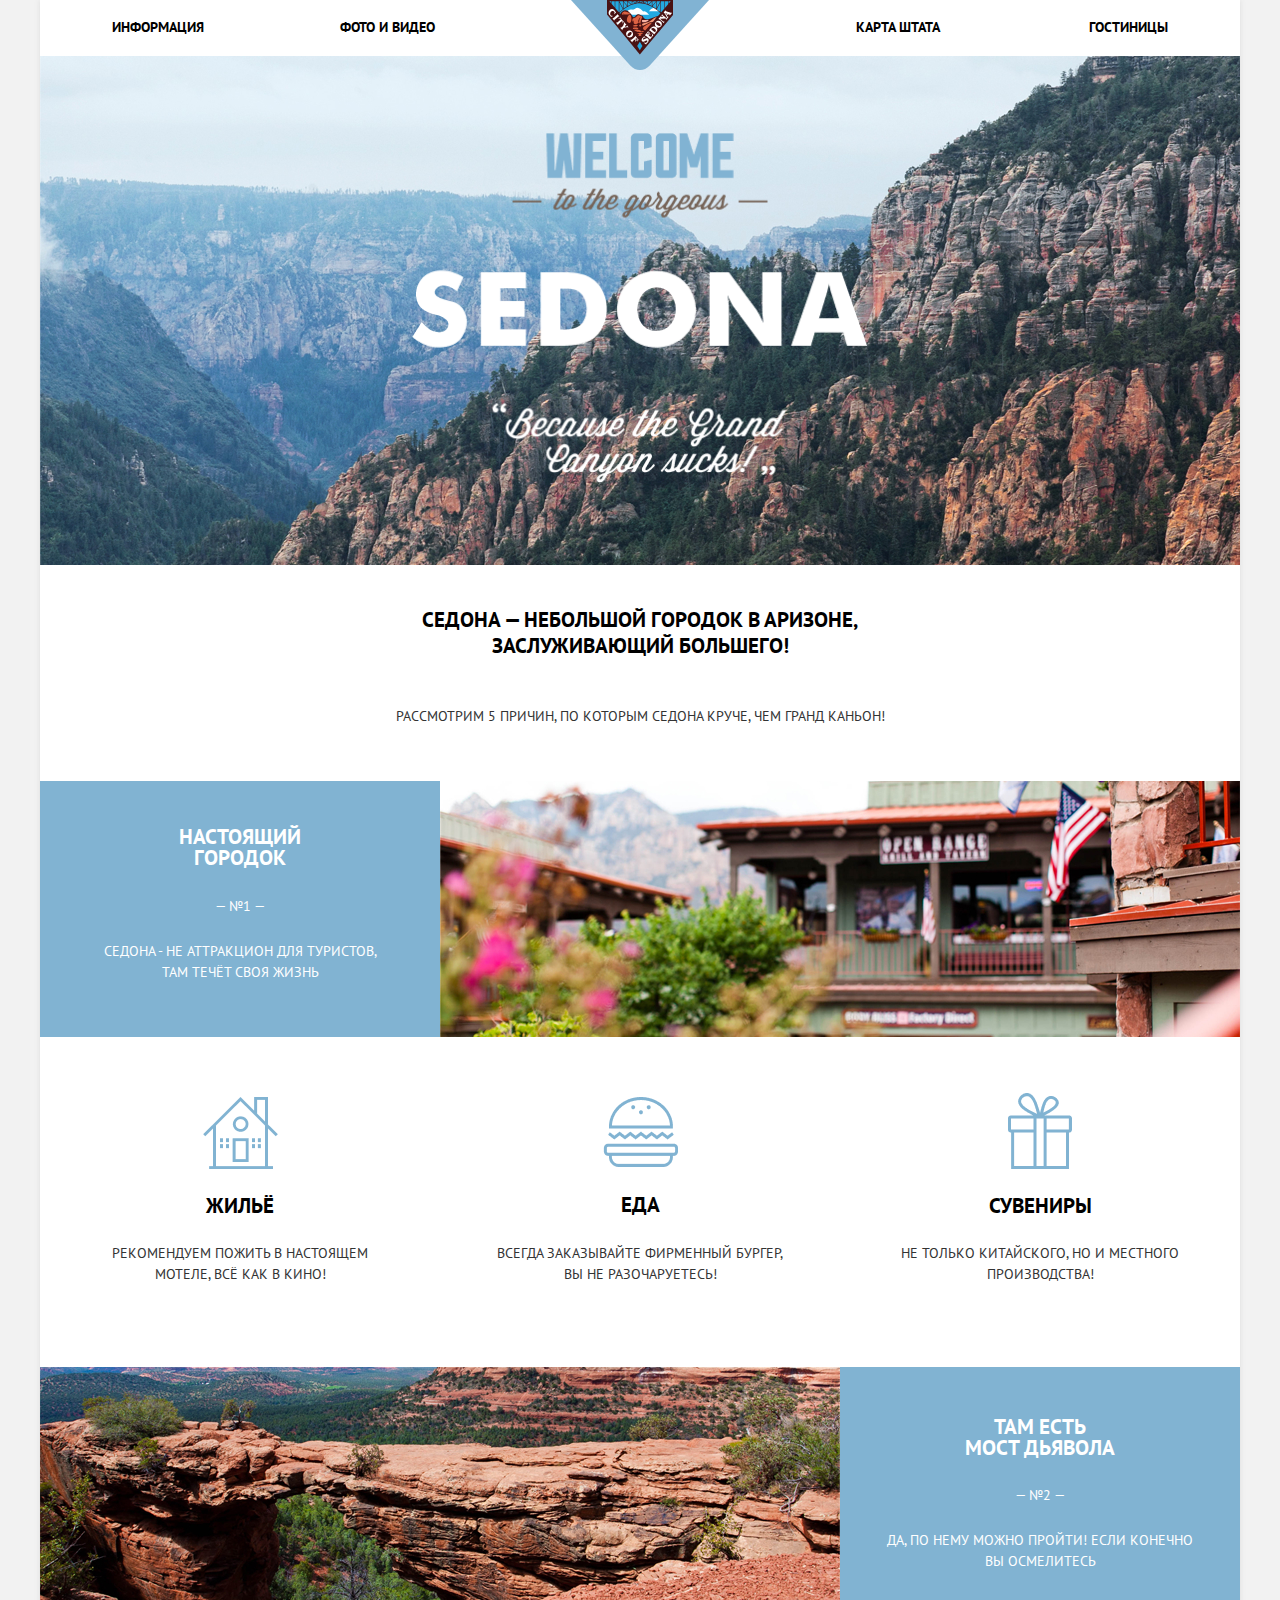
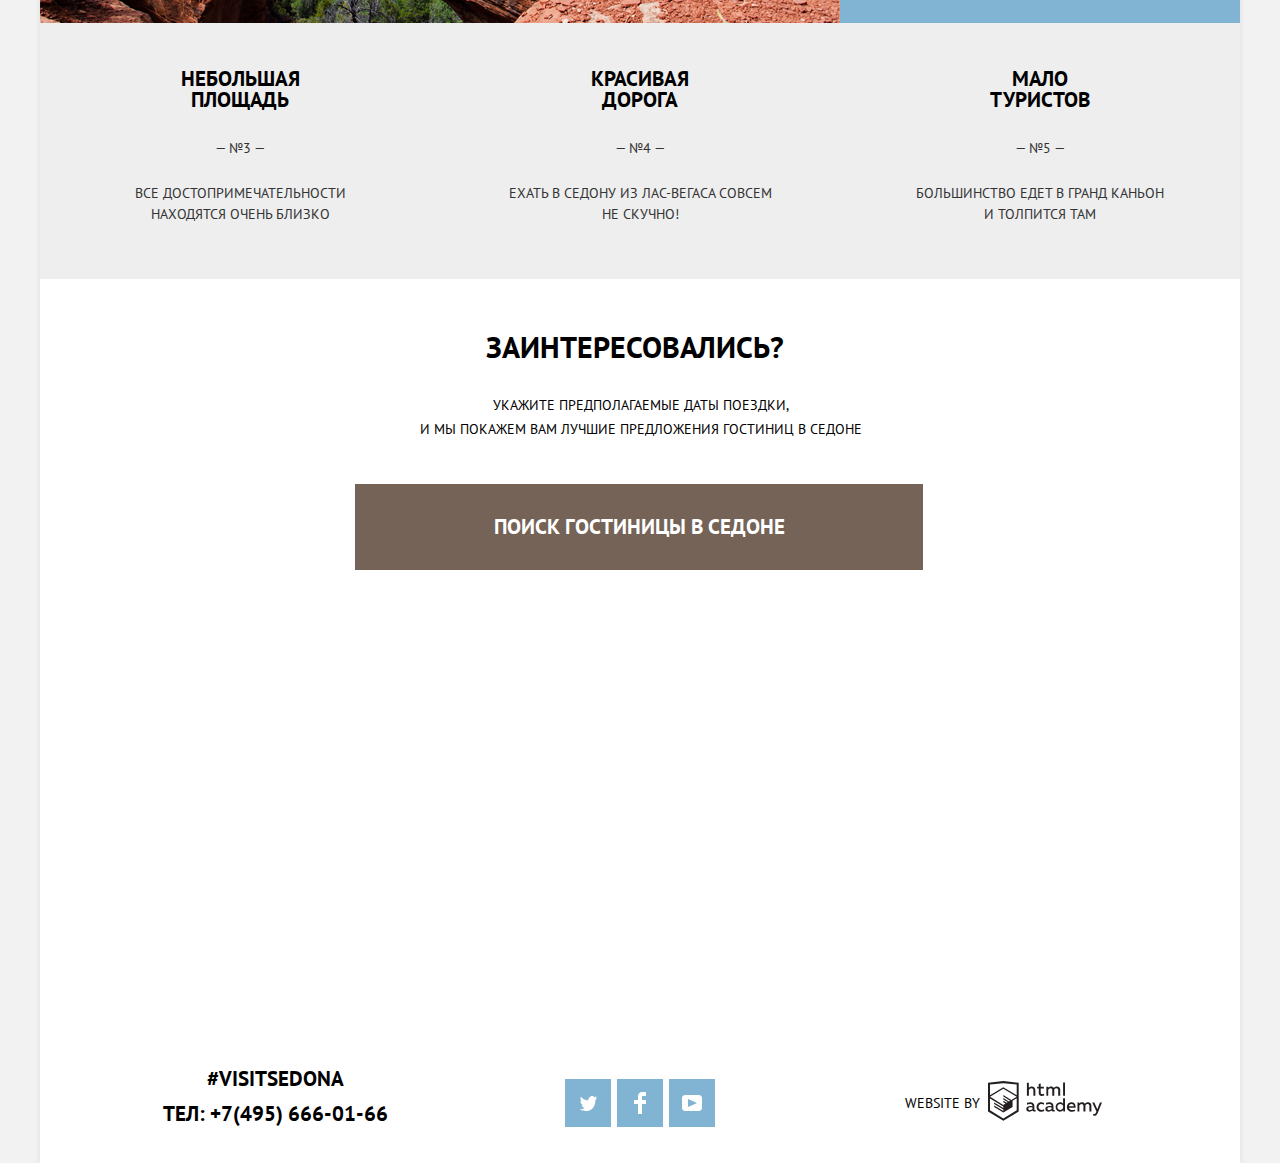
==== commit 1ba6d210: "25" ====
--- a/index.html
+++ b/index.html
@@ -102,7 +102,7 @@
 					<p>Укажите предполагаемые даты поездки,<br> и мы покажем вам лучшие предложения гостиниц в седоне</p>
 				</div>
 				<a class="button search" href="#">ПОИСК ГОСТИНИЦЫ В седоне</a>
-				<div class="interest-search">
+				<div class="interest-search interest-search-show">
 					<form class="interest-form" method="GET" action="https://echo.htmlacademy.ru/">
 						<div class="date">
 							<label class="date-arrival-label" for="date-arrival">Дата заезда: <a class="calendar" href="#" aria-label="Календарь">
--- a/css/style.min.css
+++ b/css/style.min.css
@@ -1 +1 @@
-:root{--basic-black:#000000;--basic-azure:#81B3D2;--basic-brown:#766357;--basic-dark-azure:#5496BD;--basic-extra-azure:#669EC0;--basic-white:#ffffff;--basic-dark-brown:#503E33;--basic-extra-brown:#604E43;--basic-opacity-black:#333333;--basic-gray:#EEEEEE;--basic-white-opacity:rgb(255, 255, 255, 0.3);--basic-white-body:#F2F2F2;--basic-border-grey:#E5E5E5;--basic-shadow:#ababab;--basic-calendar:#A9A9A9;--basic-academy:#231F20;--basic-shadow-opacity:rgb(171, 171, 171, 0.3);--basic-arrow:#CACACA;--basic-rating:#666666;--special:#663d15}body{margin:0;padding:0;font-family:"PT Sans",Arial,sans-serif;font-size:14px;line-height:26px;font-weight:700;color:var(--basic-black);text-transform:uppercase;background-position:top center;background-repeat:no-repeat;background:var(--basic-white-body);min-height:100%;display:grid;grid-template-rows:min-content 1fr min-content;align-content:start}.wrapper{width:1200px;background-color:var(--basic-white);margin:0 auto;box-shadow:0 0 5px var(--basic-shadow-opacity)}.container{text-align:center}a{text-decoration:none}img{max-width:100%;height:auto}.visually-hidden{position:absolute;width:1px;height:1px;margin:-1px;border:0;padding:0;white-space:nowrap;clip-path:inset(100%);clip:rect(0 0 0 0);overflow:hidden}.main-nav{position:relative;text-align:center;color:var(--basic-black);background-color:var(--basic-white)}.site-nav{list-style:none;display:flex;margin:0;padding:0;height:56px}.site-nav>li{width:300px;padding-top:14px;box-sizing:border-box}.site-nav>li:first-child{padding-left:72px;text-align:left}.site-nav>li:nth-child(2){text-align:left}.site-nav>li:nth-child(3){text-align:right}.site-nav>li:nth-child(4){text-align:right;padding-right:72px}.site-nav a{color:var(--basic-black)}.site-nav a:hover{color:var(--basic-azure)}.site-nav a:active{color:var(--basic-black);opacity:.3}.site-nav a:focus{color:var(--basic-brown)}.site-nav-castom{margin-left:auto}.main-header-logo{position:absolute;right:531px}.bg-img{width:1200px;height:509px;background:url(../img/background-photo.jpg) no-repeat;background-size:100% auto;display:block}.welcompng{padding-top:77px}.welcompng::before{display:block;content:"";width:1200px;height:57px;background:url(../img/shape.png) no-repeat;position:absolute;top:509px}.description{height:216px;text-align:center}.description h3{margin:0;padding-top:42px;padding-bottom:16px;font-size:21px;line-height:26px;min-height:80px}.description p{margin:0;font-weight:400;color:var(--basic-opacity-black)}.main-reason{margin:0;padding:0;list-style:none;display:grid;grid-template-columns:1fr 1fr 1fr}.main-reason h3{font-size:21px;line-height:21px;margin-top:45px}.main-reason p{font-size:14px;line-height:21px;color:var(--basic-opacity-black);font-weight:400}.reason-numbers{margin-top:28px;margin-bottom:24px}.add-reason{grid-column-start:1;grid-column-end:4}.first-reason{min-height:256px;text-align:center;background-color:var(--basic-azure);color:var(--basic-white);display:grid;grid-template-columns:1fr 1fr 1fr}.first-reason p{color:var(--basic-white);padding:0 50px}.first-reason-text{grid-column-start:1}.first-reason-img{height:256px;grid-column-end:4;grid-column-start:2}.product-reason{min-height:330px;list-style:none;background-color:var(--basic-white);display:grid;grid-template-columns:1fr 1fr 1fr;margin:0;padding:0}.product-reason-item{text-align:center;margin-top:60px}.product-reason-item p{margin:0}.product-reason-item h4{margin:0;font-size:21px;line-height:21px;padding-top:18px;padding-bottom:27px}.product-reason>.product-reason-item:nth-child(2) h4{padding-top:19px;padding-bottom:28px}.product-reason>.product-reason-item:last-child{margin-top:0;padding-top:55px}.second-reason{min-height:256px;text-align:center;background-color:var(--basic-azure);color:var(--basic-white);grid-column-start:1;grid-column-end:4;display:grid;grid-template-columns:1fr 1fr 1fr}.second-reason p{color:var(--basic-white)}.second-reason h3{margin-top:49px}.second-reason-text{grid-column-end:4}.second-reason-img{height:256px;grid-column-start:1;grid-column-end:3;grid-row:1}.second-reason .reason-numbers{margin-top:27px;margin-bottom:24px}.else-reason{min-height:256px;text-align:center;background-color:var(--basic-gray)}.interest{min-height:291px;text-align:center;position:relative}.interest p{margin:0;font-size:14px;line-height:24px;font-weight:400}.interest h3{margin:0;padding-top:55px;font-size:30px;padding-right:10px}.interest-hotel{min-height:95px;display:flex;justify-content:center;align-items:center;margin-top:10px;margin-bottom:19px}.interest-hotel p{padding-left:1px;padding-bottom:2px}.button{padding:30px 125px;width:318px;height:26px;align-content:center;font-size:21px;line-height:26px;background-color:var(--basic-brown);color:var(--basic-white);display:inline-block}.button:hover{background-color:var(--basic-extra-brown)}.button:focus{background-color:var(--basic-dark-brown);color:var(--basic-white-opacity)}.map{height:473px}.main-footer{min-height:120px;text-align:center;display:grid;grid-template-columns:1fr 1fr 1fr}.footer-contact{font-size:21px;line-height:26px;display:flex;flex-direction:column;margin-top:23px;margin-left:70px}.footer-contact p{margin:0;margin-bottom:9px}.footer-phone{color:var(--basic-black)}.footer-social{display:flex;justify-content:center;align-items:center}.social-list{list-style:none;display:flex;padding:0;margin:0}.social-list>li{margin-right:6px}.social-list>li:last-child{margin-right:0}.social-button{min-height:48px;width:46px;background-color:var(--basic-azure);display:flex;justify-content:center;align-items:center}.social-button:last-child{margin-right:0}.social-button:hover{background-color:var(--basic-extra-azure)}.social-button:focus{background-color:var(--basic-dark-azure)}.footer-copyright{display:flex;margin-left:65px;align-items:center}.footer-copyright h3{font-size:14px;font-weight:400;margin-right:8px}.academy{padding-top:4px}.academy svg{fill:var(--basic-academy)}.academy svg:hover{fill:var(--basic-azure)}.academy svg:active{fill:var(--basic-shadow)}.name-hotel{min-height:26px;margin-bottom:7px;font-size:21px;line-height:26px;color:var(--basic-black);min-width:240px;margin-top:-6px;margin-left:-47px}.name-hotel:hover{color:var(--basic-azure)}.name-hotel:focus{color:var(--basic-opacity-black)}.catalog-hotel{list-style:none;display:grid;margin:0;padding:0}.catalog-hotel p{font-weight:400;font-size:14px;line-height:21px;margin:0}.catalog-item{padding:27px 73px 30px;display:grid;grid-template-columns:1fr 3fr 1fr;min-height:150px;border-top:1px solid var(--basic-border-grey);box-sizing:border-box}.catalog-item:nth-child(2){padding:28px 73px 31px}.catalog-item:last-child{padding:29px 73px 30px;border-bottom:1px solid var(--basic-border-grey)}.catalog-description{text-align:left;display:flex;flex-direction:column}.catalog-description-row{display:flex;margin-left:-47px}.wrapper-description{display:flex;flex-direction:column-reverse}.catalog-rating{display:flex;flex-direction:column;justify-content:flex-end}.catalog-image{width:135px;height:90px}.catalog-item:first-child .catalog-image{padding-top:2px}.catalog-item:nth-child(2) .catalog-image{padding-top:1px}.catalog-rating p{margin:0;width:110px;height:27px;padding:3px 12px 3px 15px;color:#666;background-color:#f2f2f2;box-sizing:border-box;margin-left:auto}.star{margin-left:auto;margin-bottom:auto}.star-symbol{width:18px;height:17px}legend{padding:0}.filter{width:1200px;min-height:217px;background:url(../img/background.jpg) no-repeat}.form-filter{display:flex;padding:26px 73px 32px 72px}.form-filter label{position:relative;display:block;cursor:pointer;user-select:none}.filter-input:focus~label{outline:2px solid var(--basic-black)}.filter-input-checkbox+label::before{content:"";position:absolute;width:23px;height:23px;left:-41px;background:url(../img/checkbox-off.svg)}.filter-input-checkbox:checked+label::after{content:"";position:absolute;width:27px;height:23px;left:-41px;background:url(../img/checkbox-on.png)}.form-filter legend{font-size:16px;line-height:21px}.form-filter ul{list-style:none;line-height:46px}.filter-wrapper-checkbox{display:flex;text-align:left}.filter-wrapper-checkbox fieldset{color:var(--basic-white);border:none;padding:0;margin:0}.filter-wrapper-checkbox fieldset:first-child{margin-right:118px}.filter-wrapper-checkbox>fieldset ul{padding:0;margin:0}.filter-wrapper-range{display:flex;flex-direction:column;margin-left:auto}.filter-wrapper-range fieldset{border:none;color:var(--basic-white);margin:0;padding:0;text-align:center}.filter-wrapper-range fieldset>legend{margin-bottom:10px;text-align:left}.price-filter{display:flex;align-items:center;border:2px solid var(--basic-white);width:317px;height:36px;box-sizing:border-box;text-align:center;position:relative}.price-filter a{color:var(--basic-white)}.price-filter-items{font-weight:400;display:flex;justify-content:center;align-items:center}.price-filter-items:first-child{width:58px;height:21px;margin-left:52px}.price-filter-items:last-child{width:83px;height:21px;margin-left:auto;margin-right:36px}.price-filter::before{display:block;content:"";position:absolute;width:2px;height:22px;background:url(../img/rectangle.svg) no-repeat;left:50%}.filter-price-range{width:317px;height:55px;position:relative;padding-top:22px;box-sizing:border-box;margin-bottom:2px}.filter-price-range .scale{height:2px;background:var(--basic-white-opacity)}.filter-price-range .bar{width:248px;height:2px;background:var(--basic-white);margin-left:10px}.filter-price-range .toggle{position:absolute;top:13px;left:0;width:4px;height:4px;padding:0;border:8px solid var(--basic-white);background-color:var(--basic-shadow);border-radius:50%;box-shadow:0 2px 1px 0 var(--basic-shadow-opacity)}.filter-price-range .toggle:focus{outline:2px solid var(--basic-black)}.filter-price-range .toggle-max{left:252px}.filter-price-range .toggle:hover{width:6px;height:6px}.price-button{font-size:14px;line-height:21px;font-family:"PT Sans",Arial,sans-serif;text-transform:uppercase;color:var(--basic-white);width:137px;height:36px;background:0 0;border:2px solid var(--basic-white);margin-right:10px}.filter-checkbox{height:21px;margin-top:25px;font-size:14px;line-height:21px;font-weight:400;color:var(--basic-white);padding-left:41px}.found-catalog{display:flex;align-items:center;min-height:86px;padding:0 72px 0 73px;box-sizing:border-box}.found-catalog h2{padding-bottom:5px;min-width:117px;margin-right:46px}.found-catalog p{width:75px;height:18px;margin:0;font-weight:400;font-size:12px;line-height:18px;margin-right:40px;margin-bottom:8px}.found-catalog-list{list-style:none;padding:0;margin:0;display:flex;width:100%;padding-bottom:2px}.found-catalog-list li{margin-right:32px}.found-catalog-list li:nth-child(3){margin-right:0}.found-catalog-list li:nth-child(4){margin-right:0;margin-top:5px}.found-catalog-list li:nth-child(5){margin-left:6px;margin-right:0;margin-top:5px}.button-found{font-weight:400;font-size:12px;line-height:18px;color:var(--basic-opacity-black);border-bottom:1px dotted var(--basic-azure)}.arrow{font-size:15px;border:none;color:var(--basic-arrow)}.arrow.active{color:var(--basic-azure)}.button-found:hover{color:var(--basic-azure)}.button-found:focus{color:var(--basic-black);border:none}.arrow:hover{color:var(--basic-black)}.arrow:focus{color:var(--basic-azure)}.button-detailed{text-align:center;width:110px;height:27px;padding:3px 17px;font-size:14px;line-height:21px;background-color:var(--basic-azure);color:var(--basic-white);display:block;box-sizing:border-box;margin-top:16px;margin-right:6px}.button-detailed:hover{background-color:var(--basic-extra-azure)}.button-detailed:focus{background-color:var(--basic-dark-azure);color:var(--basic-white-opacity)}.catalog{text-align:center;padding:3px 17px;width:142px;height:27px;font-size:14px;line-height:21px;box-sizing:border-box;margin-top:16px}.button-found.active{color:var(--basic-azure);border:none}.page{height:100%}.interest-search input{padding:0}.interest-search{width:568px;height:395px;display:none;flex-direction:column;padding:54px 55px 55px 56px;background-color:#fff;box-sizing:border-box;position:absolute;left:315px}.interest-search-show{display:flex;animation:bounce .6s}.interest-search-error{animation:shake .6s}.date{display:flex;position:relative}.date-arrival-label{width:121px;height:26px;padding-top:7px;padding-right:22px;box-sizing:border-box}.date-departure-label{width:125px;height:26px;padding-top:6px;padding-right:19px;box-sizing:border-box}.calendar{position:absolute;top:8px;right:7px}.calendar .calendar-icon{fill:var(--basic-calendar)}.calendar:focus .calendar-icon{outline:2px solid var(--basic-black)}.calendar .calendar-icon:hover{fill:var(--basic-black)}.calendar .calendar-icon:active{fill:var(--basic-azure)}.date .check{font-family:"PT Sans",Arial,sans-serif;font-size:14px;line-height:26px;text-transform:uppercase;font-weight:700;min-width:346px;height:38px;background:var(--basic-white-body);border:none;padding-left:7px;box-sizing:border-box}.date:first-child .check{margin-bottom:29px;padding-bottom:1px;padding-left:14px}.date:nth-child(2) .check{margin-bottom:30px;padding-left:13px;padding-bottom:1px}.date .check:hover{background:#ebebeb}.date .check:focus{background:var(--basic-white);border:2px solid #e5e5e5;outline:0}.people{display:flex;margin-bottom:55px}.people .check{outline:0}.people .adults-label{width:101px;height:26px;margin-right:12px;position:relative;padding-top:7px;padding-right:30px;box-sizing:border-box}.people .children-label{width:68px;height:26px;margin-left:50px;position:relative;padding-top:7px;padding-right:27px;box-sizing:border-box}.people .check{padding:0;font-family:"PT Sans",Arial,sans-serif;font-size:14px;line-height:26px;font-weight:700;width:114px;height:38px;border:none;background:var(--basic-white-body);display:flex;text-align:center}.search-button{width:458px;height:58px;font-family:"PT Sans",Arial,sans-serif;font-size:21px;line-height:26px;font-weight:700;text-transform:uppercase;color:var(--basic-white);background:var(--basic-azure);border:none;outline:0;padding:0;padding-bottom:3px}.search-button:hover{background:var(--basic-extra-azure)}.search-button:active{background:var(--basic-dark-azure);color:var(--basic-white-opacity)}.search-button:focus{outline:2px solid #000}.adults-items{display:flex;position:relative}.children-items{display:flex;position:relative}.plus{border:0;background:0 0}.minus{border:0;background:0 0}.adults-items .minus{position:absolute;left:120px;top:5px}.adults-items .plus{position:absolute;left:196px;top:8px}.children-items .minus{position:absolute;left:126px;top:5px}.children-items .plus{position:absolute;left:202px;top:8px}.minus{padding:5px;box-sizing:border-box}.plus{padding:5px;box-sizing:border-box}.minus svg{fill:var(--basic-calendar)}.minus:hover svg{fill:var(--basic-black)}.minus:active svg{fill:var(--basic-azure)}.plus svg{fill:var(--basic-calendar)}.plus:hover svg{fill:var(--basic-black)}.plus:active svg{fill:var(--basic-azure)}@keyframes bounce{0%{transform:translateY(0)}70%{transform:translateY(10px)}90%{transform:translateY(-5px)}100%{transform:translateY(0)}}@keyframes shake{0%,100%{transform:translateX(0)}10%,30%,50%,70%,90%{transform:translateX(-10px)}20%,40%,60%,80%{transform:translateX(10px)}}+:root{--basic-black:#000000;--basic-azure:#81B3D2;--basic-brown:#766357;--basic-dark-azure:#5496BD;--basic-extra-azure:#669EC0;--basic-white:#ffffff;--basic-dark-brown:#503E33;--basic-extra-brown:#604E43;--basic-opacity-black:#333333;--basic-gray:#EEEEEE;--basic-white-opacity:rgb(255, 255, 255, 0.3);--basic-white-body:#F2F2F2;--basic-border-grey:#E5E5E5;--basic-shadow:#ababab;--basic-calendar:#A9A9A9;--basic-academy:#231F20;--basic-shadow-opacity:rgb(171, 171, 171, 0.3);--basic-arrow:#CACACA;--basic-rating:#666666;--special:#663d15}body{margin:0;padding:0;font-family:"PT Sans",Arial,sans-serif;font-size:14px;line-height:26px;font-weight:700;color:var(--basic-black);text-transform:uppercase;background-position:top center;background-repeat:no-repeat;background:var(--basic-white-body);min-height:100%;display:grid;grid-template-rows:min-content 1fr min-content;align-content:start}.wrapper{width:1200px;background-color:var(--basic-white);margin:0 auto;box-shadow:0 0 5px var(--basic-shadow-opacity)}.container{text-align:center}a{text-decoration:none}img{max-width:100%;height:auto}.visually-hidden{position:absolute;width:1px;height:1px;margin:-1px;border:0;padding:0;white-space:nowrap;clip-path:inset(100%);clip:rect(0 0 0 0);overflow:hidden}.main-nav{position:relative;text-align:center;color:var(--basic-black);background-color:var(--basic-white)}.site-nav{list-style:none;display:flex;margin:0;padding:0;height:56px}.site-nav>li{width:300px;padding-top:14px;box-sizing:border-box}.site-nav>li:first-child{padding-left:72px;text-align:left}.site-nav>li:nth-child(2){text-align:left}.site-nav>li:nth-child(3){text-align:right}.site-nav>li:nth-child(4){text-align:right;padding-right:72px}.site-nav a{color:var(--basic-black)}.site-nav a:hover{color:var(--basic-azure)}.site-nav a:active{color:var(--basic-black);opacity:.3}.site-nav a:focus{color:var(--basic-brown)}.site-nav-castom{margin-left:auto}.main-header-logo{position:absolute;right:531px}.bg-img{width:1200px;height:509px;background:url(../img/background-photo.jpg) no-repeat;background-size:100% auto;display:block}.welcompng{padding-top:77px}.welcompng::before{display:block;content:"";width:1200px;height:57px;background:url(../img/shape.png) no-repeat;position:absolute;top:509px}.description{height:216px;text-align:center}.description h3{margin:0;padding-top:42px;padding-bottom:16px;font-size:21px;line-height:26px;min-height:80px}.description p{margin:0;font-weight:400;color:var(--basic-opacity-black)}.main-reason{margin:0;padding:0;list-style:none;display:grid;grid-template-columns:1fr 1fr 1fr}.main-reason h3{font-size:21px;line-height:21px;margin-top:45px}.main-reason p{font-size:14px;line-height:21px;color:var(--basic-opacity-black);font-weight:400}.reason-numbers{margin-top:28px;margin-bottom:24px}.add-reason{grid-column-start:1;grid-column-end:4}.first-reason{min-height:256px;text-align:center;background-color:var(--basic-azure);color:var(--basic-white);display:grid;grid-template-columns:1fr 1fr 1fr}.first-reason p{color:var(--basic-white);padding:0 50px}.first-reason-text{grid-column-start:1}.first-reason-img{height:256px;grid-column-end:4;grid-column-start:2}.product-reason{min-height:330px;list-style:none;background-color:var(--basic-white);display:grid;grid-template-columns:1fr 1fr 1fr;margin:0;padding:0}.product-reason-item{text-align:center;margin-top:60px}.product-reason-item p{margin:0}.product-reason-item h4{margin:0;font-size:21px;line-height:21px;padding-top:18px;padding-bottom:27px}.product-reason>.product-reason-item:nth-child(2) h4{padding-top:19px;padding-bottom:28px}.product-reason>.product-reason-item:last-child{margin-top:0;padding-top:55px}.second-reason{min-height:256px;text-align:center;background-color:var(--basic-azure);color:var(--basic-white);grid-column-start:1;grid-column-end:4;display:grid;grid-template-columns:1fr 1fr 1fr}.second-reason p{color:var(--basic-white)}.second-reason h3{margin-top:49px}.second-reason-text{grid-column-end:4}.second-reason-img{height:256px;grid-column-start:1;grid-column-end:3;grid-row:1}.second-reason .reason-numbers{margin-top:27px;margin-bottom:24px}.else-reason{min-height:256px;text-align:center;background-color:var(--basic-gray)}.interest{min-height:291px;text-align:center;position:relative}.interest p{margin:0;font-size:14px;line-height:24px;font-weight:400}.interest h3{margin:0;padding-top:55px;font-size:30px;padding-right:10px}.interest-hotel{min-height:95px;display:flex;justify-content:center;align-items:center;margin-top:10px;margin-bottom:19px}.interest-hotel p{padding-left:1px;padding-bottom:2px}.button{padding:30px 125px;width:318px;height:26px;font-size:21px;line-height:26px;background-color:var(--basic-brown);color:var(--basic-white);position:absolute;z-index:1;left:315px}.button:hover{background-color:var(--basic-extra-brown)}.button:focus{background-color:var(--basic-dark-brown);color:var(--basic-white-opacity)}.map{height:473px}.main-footer{min-height:120px;text-align:center;display:grid;grid-template-columns:1fr 1fr 1fr}.footer-contact{font-size:21px;line-height:26px;display:flex;flex-direction:column;margin-top:23px;margin-left:70px}.footer-contact p{margin:0;margin-bottom:9px}.footer-phone{color:var(--basic-black)}.footer-social{display:flex;justify-content:center;align-items:center}.social-list{list-style:none;display:flex;padding:0;margin:0}.social-list>li{margin-right:6px}.social-list>li:last-child{margin-right:0}.social-button{min-height:48px;width:46px;background-color:var(--basic-azure);display:flex;justify-content:center;align-items:center}.social-button:last-child{margin-right:0}.social-button:hover{background-color:var(--basic-extra-azure)}.social-button:focus{background-color:var(--basic-dark-azure)}.footer-copyright{display:flex;margin-left:65px;align-items:center}.footer-copyright h3{font-size:14px;font-weight:400;margin-right:8px}.academy{padding-top:4px}.academy svg{fill:var(--basic-academy)}.academy svg:hover{fill:var(--basic-azure)}.academy svg:active{fill:var(--basic-shadow)}.name-hotel{min-height:26px;margin-bottom:7px;font-size:21px;line-height:26px;color:var(--basic-black);min-width:240px;margin-top:-6px;margin-left:-47px}.name-hotel:hover{color:var(--basic-azure)}.name-hotel:focus{color:var(--basic-opacity-black)}.catalog-hotel{list-style:none;display:grid;margin:0;padding:0}.catalog-hotel p{font-weight:400;font-size:14px;line-height:21px;margin:0}.catalog-item{padding:27px 73px 30px;display:grid;grid-template-columns:1fr 3fr 1fr;min-height:150px;border-top:1px solid var(--basic-border-grey);box-sizing:border-box}.catalog-item:nth-child(2){padding:28px 73px 31px}.catalog-item:last-child{padding:29px 73px 30px;border-bottom:1px solid var(--basic-border-grey)}.catalog-description{text-align:left;display:flex;flex-direction:column}.catalog-description-row{display:flex;margin-left:-47px}.wrapper-description{display:flex;flex-direction:column-reverse}.catalog-rating{display:flex;flex-direction:column;justify-content:flex-end}.catalog-image{width:135px;height:90px}.catalog-item:first-child .catalog-image{padding-top:2px}.catalog-item:nth-child(2) .catalog-image{padding-top:1px}.catalog-rating p{margin:0;width:110px;height:27px;padding:3px 12px 3px 15px;color:#666;background-color:#f2f2f2;box-sizing:border-box;margin-left:auto}.star{margin-left:auto;margin-bottom:auto}.star-symbol{width:18px;height:17px}legend{padding:0}.filter{width:1200px;min-height:217px;background:url(../img/background.jpg) no-repeat}.form-filter{display:flex;padding:26px 73px 32px 72px}.form-filter label{position:relative;display:block;cursor:pointer;user-select:none}.filter-input:focus~label{outline:2px solid var(--basic-black)}.filter-input-checkbox+label::before{content:"";position:absolute;width:23px;height:23px;left:-41px;background:url(../img/checkbox-off.svg)}.filter-input-checkbox:checked+label::after{content:"";position:absolute;width:27px;height:23px;left:-41px;background:url(../img/checkbox-on.png)}.form-filter legend{font-size:16px;line-height:21px}.form-filter ul{list-style:none;line-height:46px}.filter-wrapper-checkbox{display:flex;text-align:left}.filter-wrapper-checkbox fieldset{color:var(--basic-white);border:none;padding:0;margin:0}.filter-wrapper-checkbox fieldset:first-child{margin-right:118px}.filter-wrapper-checkbox>fieldset ul{padding:0;margin:0}.filter-wrapper-range{display:flex;flex-direction:column;margin-left:auto}.filter-wrapper-range fieldset{border:none;color:var(--basic-white);margin:0;padding:0;text-align:center}.filter-wrapper-range fieldset>legend{margin-bottom:10px;text-align:left}.price-filter{display:flex;align-items:center;border:2px solid var(--basic-white);width:317px;height:36px;box-sizing:border-box;text-align:center;position:relative}.price-filter a{color:var(--basic-white)}.price-filter-items{font-weight:400;display:flex;justify-content:center;align-items:center}.price-filter-items:first-child{width:58px;height:21px;margin-left:52px}.price-filter-items:last-child{width:83px;height:21px;margin-left:auto;margin-right:36px}.price-filter::before{display:block;content:"";position:absolute;width:2px;height:22px;background:url(../img/rectangle.svg) no-repeat;left:50%}.filter-price-range{width:317px;height:55px;position:relative;padding-top:22px;box-sizing:border-box;margin-bottom:2px}.filter-price-range .scale{height:2px;background:var(--basic-white-opacity)}.filter-price-range .bar{width:248px;height:2px;background:var(--basic-white);margin-left:10px}.filter-price-range .toggle{position:absolute;top:13px;left:0;width:4px;height:4px;padding:0;border:8px solid var(--basic-white);background-color:var(--basic-shadow);border-radius:50%;box-shadow:0 2px 1px 0 var(--basic-shadow-opacity)}.filter-price-range .toggle:focus{outline:2px solid var(--basic-black)}.filter-price-range .toggle-max{left:252px}.filter-price-range .toggle:hover{width:6px;height:6px}.price-button{font-size:14px;line-height:21px;font-family:"PT Sans",Arial,sans-serif;text-transform:uppercase;color:var(--basic-white);width:137px;height:36px;background:0 0;border:2px solid var(--basic-white);margin-right:10px}.filter-checkbox{height:21px;margin-top:25px;font-size:14px;line-height:21px;font-weight:400;color:var(--basic-white);padding-left:41px}.found-catalog{display:flex;align-items:center;min-height:86px;padding:0 72px 0 73px;box-sizing:border-box}.found-catalog h2{padding-bottom:5px;min-width:117px;margin-right:46px}.found-catalog p{width:75px;height:18px;margin:0;font-weight:400;font-size:12px;line-height:18px;margin-right:40px;margin-bottom:8px}.found-catalog-list{list-style:none;padding:0;margin:0;display:flex;width:100%;padding-bottom:2px}.found-catalog-list li{margin-right:32px}.found-catalog-list li:nth-child(3){margin-right:0}.found-catalog-list li:nth-child(4){margin-right:0;margin-top:5px}.found-catalog-list li:nth-child(5){margin-left:6px;margin-right:0;margin-top:5px}.button-found{font-weight:400;font-size:12px;line-height:18px;color:var(--basic-opacity-black);border-bottom:1px dotted var(--basic-azure)}.arrow{font-size:15px;border:none;color:var(--basic-arrow)}.arrow.active{color:var(--basic-azure)}.button-found:hover{color:var(--basic-azure)}.button-found:focus{color:var(--basic-black);border:none}.arrow:hover{color:var(--basic-black)}.arrow:focus{color:var(--basic-azure)}.button-detailed{text-align:center;width:110px;height:27px;padding:3px 17px;font-size:14px;line-height:21px;background-color:var(--basic-azure);color:var(--basic-white);display:block;box-sizing:border-box;margin-top:16px;margin-right:6px}.button-detailed:hover{background-color:var(--basic-extra-azure)}.button-detailed:focus{background-color:var(--basic-dark-azure);color:var(--basic-white-opacity)}.catalog{text-align:center;padding:3px 17px;width:142px;height:27px;font-size:14px;line-height:21px;box-sizing:border-box;margin-top:16px}.button-found.active{color:var(--basic-azure);border:none}.page{height:100%}.interest-search input{padding:0}.interest-search{width:568px;height:395px;display:none;flex-direction:column;padding:54px 55px 55px 56px;background-color:#fff;box-sizing:border-box;position:absolute;left:315px;top:291px}.interest-search-show{display:flex;animation:bounce .6s}.interest-search-error{animation:shake .6s}.date{display:flex;position:relative}.date-arrival-label{width:121px;height:26px;padding-top:7px;padding-right:22px;box-sizing:border-box}.date-departure-label{width:125px;height:26px;padding-top:6px;padding-right:19px;box-sizing:border-box}.calendar{position:absolute;top:8px;right:7px}.calendar .calendar-icon{fill:var(--basic-calendar)}.calendar:focus .calendar-icon{outline:2px solid var(--basic-black)}.calendar .calendar-icon:hover{fill:var(--basic-black)}.calendar .calendar-icon:active{fill:var(--basic-azure)}.date .check{font-family:"PT Sans",Arial,sans-serif;font-size:14px;line-height:26px;text-transform:uppercase;font-weight:700;min-width:346px;height:38px;background:var(--basic-white-body);border:none;padding-left:7px;box-sizing:border-box}.date:first-child .check{margin-bottom:29px;padding-bottom:1px;padding-left:14px}.date:nth-child(2) .check{margin-bottom:30px;padding-left:13px;padding-bottom:1px}.date .check:hover{background:#ebebeb}.date .check:focus{background:var(--basic-white);border:2px solid #e5e5e5;outline:0}.people{display:flex;margin-bottom:55px}.people .check{outline:0}.people .adults-label{width:101px;height:26px;margin-right:12px;position:relative;padding-top:7px;padding-right:30px;box-sizing:border-box}.people .children-label{width:68px;height:26px;margin-left:50px;position:relative;padding-top:7px;padding-right:27px;box-sizing:border-box}.people .check{padding:0;font-family:"PT Sans",Arial,sans-serif;font-size:14px;line-height:26px;font-weight:700;width:114px;height:38px;border:none;background:var(--basic-white-body);display:flex;text-align:center}.search-button{width:458px;height:58px;font-family:"PT Sans",Arial,sans-serif;font-size:21px;line-height:26px;font-weight:700;text-transform:uppercase;color:var(--basic-white);background:var(--basic-azure);border:none;outline:0;padding:0;padding-bottom:3px}.search-button:hover{background:var(--basic-extra-azure)}.search-button:active{background:var(--basic-dark-azure);color:var(--basic-white-opacity)}.search-button:focus{outline:2px solid #000}.adults-items{display:flex;position:relative}.children-items{display:flex;position:relative}.plus{border:0;background:0 0}.minus{border:0;background:0 0}.adults-items .minus{position:absolute;left:120px;top:5px}.adults-items .plus{position:absolute;left:196px;top:8px}.children-items .minus{position:absolute;left:126px;top:5px}.children-items .plus{position:absolute;left:202px;top:8px}.minus{padding:5px;box-sizing:border-box}.plus{padding:5px;box-sizing:border-box}.minus svg{fill:var(--basic-calendar)}.minus:hover svg{fill:var(--basic-black)}.minus:active svg{fill:var(--basic-azure)}.plus svg{fill:var(--basic-calendar)}.plus:hover svg{fill:var(--basic-black)}.plus:active svg{fill:var(--basic-azure)}@keyframes bounce{0%{transform:translateY(-86px)}100%{transform:translateY(0)}}@keyframes shake{0%,100%{transform:translateX(0)}10%,30%,50%,70%,90%{transform:translateX(-10px)}20%,40%,60%,80%{transform:translateX(10px)}}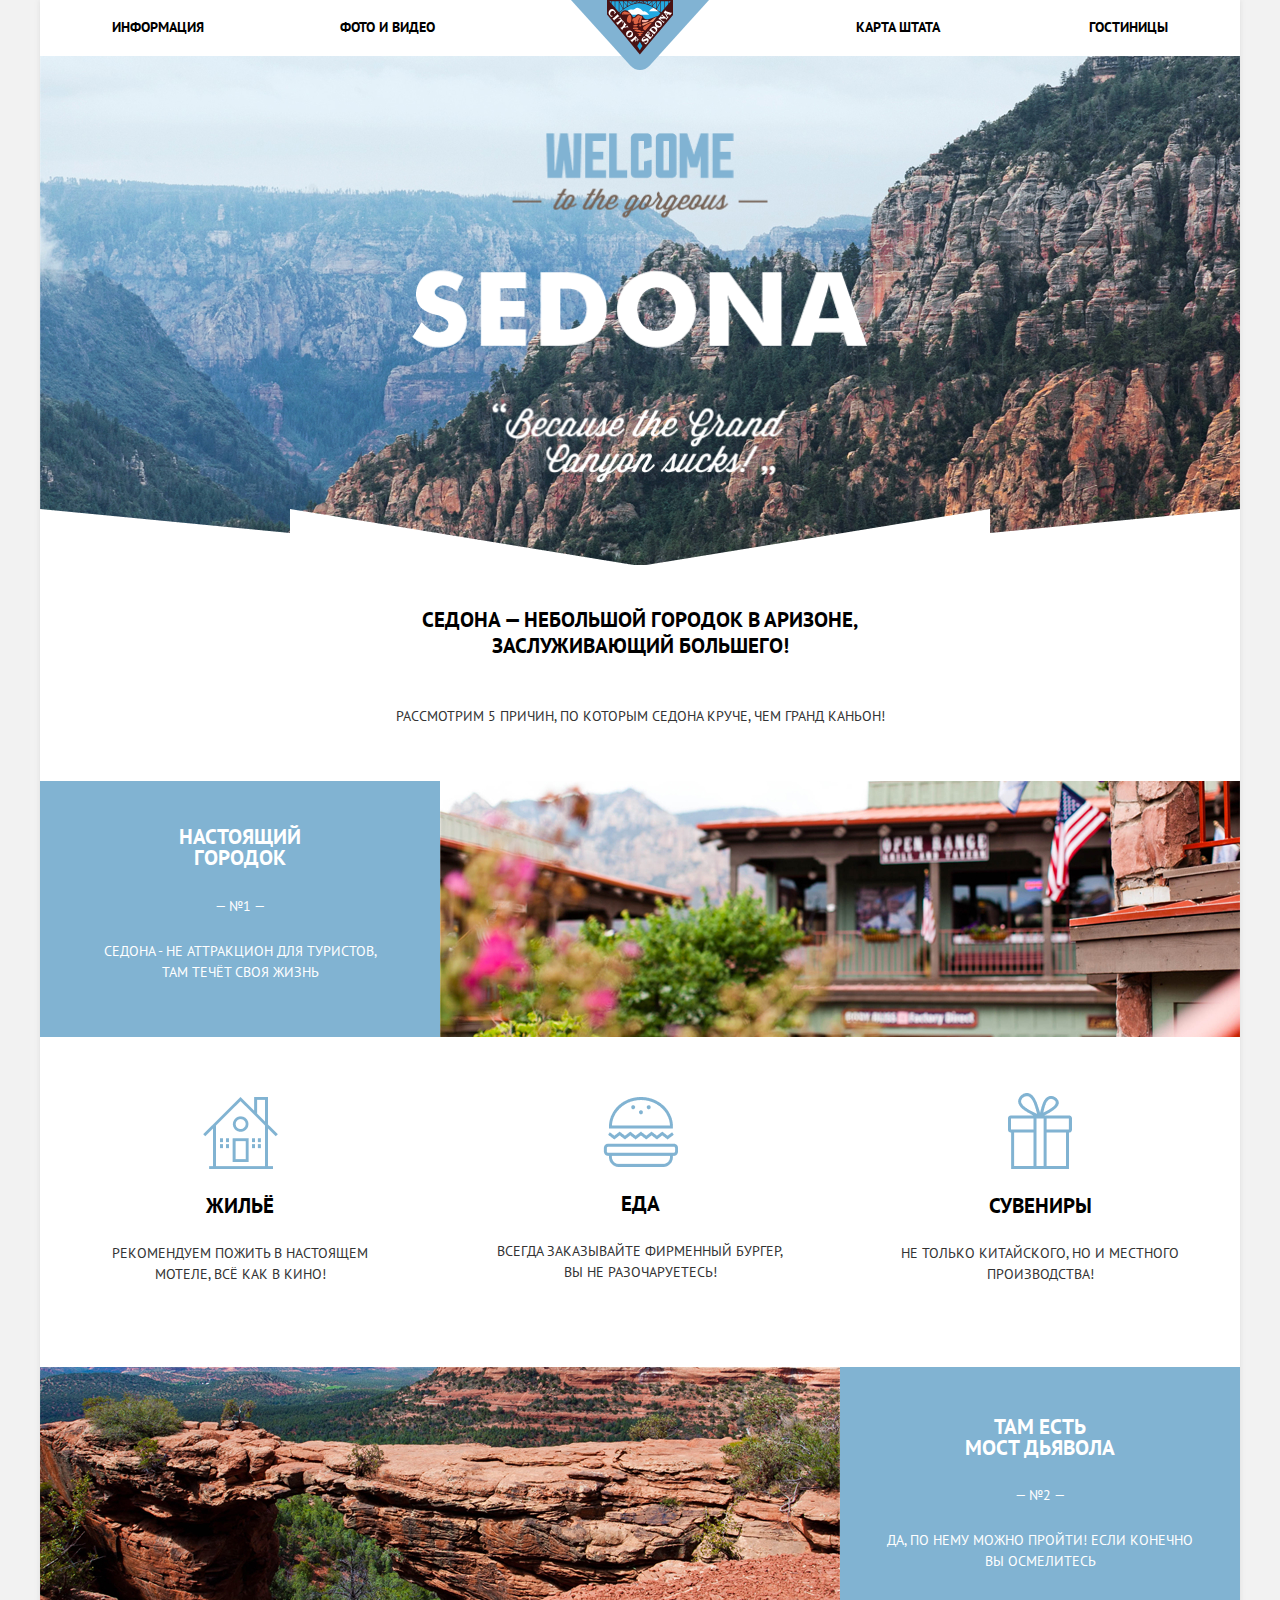
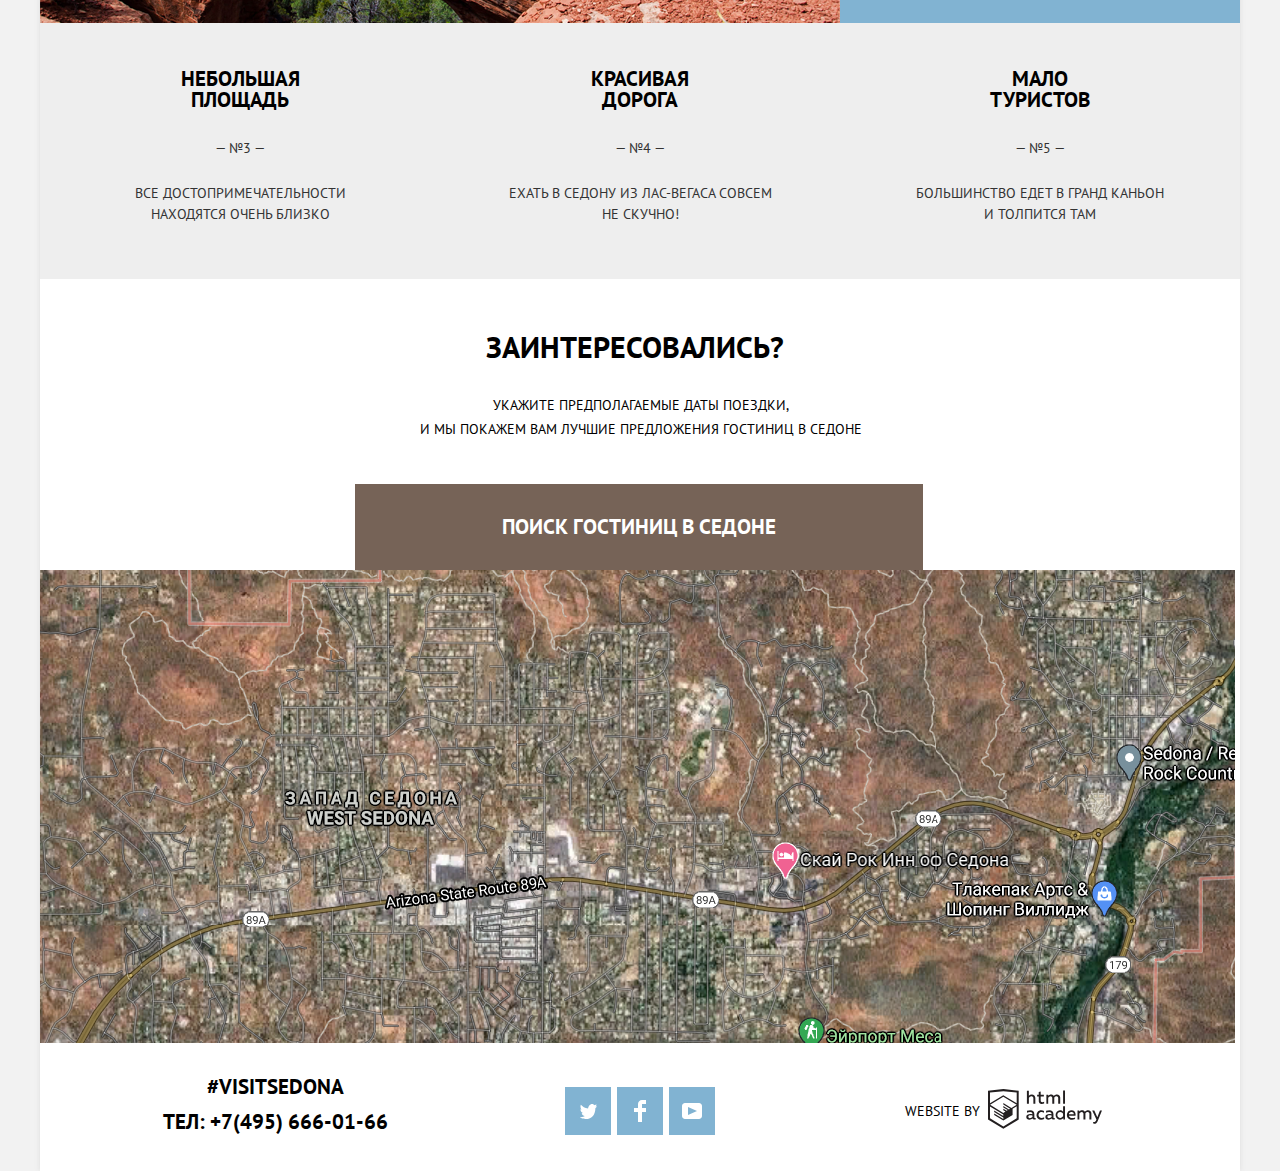
==== commit b5448e23: "27" ====
--- a/index.html
+++ b/index.html
@@ -40,68 +40,70 @@
 				<h3>Седона — небольшой городок в Аризоне, <br> заслуживающий большего!</h3>
 				<p>Рассмотрим 5 причин, по которым Седона круче, чем гранд каньон!</p>
 			</section>
-			<ul class="main-reason">
-				<li class="add-reason">
-					<div class="first-reason">
-						<div class="first-reason-text">
-							<h3>Настоящий <br> городок</h3>
-							<p class="reason-numbers">— №1 —</p>
-							<p>Седона - не аттракцион для туристов, там течёт своя жизнь</p>
-						</div>
-						<div class="first-reason-img">
-							<img src="img/reason-1.jpg" alt="изображение дома" width="800" height="256">
-						</div>
-					</div>
-					<ul class="product-reason">
-						<li class="product-reason-item">
-							<img src="img/icon-1.png" alt="logo house" width="75" height="72">
-							<h4>Жильё</h4>
-							<p>Рекомендуем пожить в настоящем <br> мотеле, всё как в кино!</p>
-						</li>
-						<li class="product-reason-item">
-							<img src="img/icon-2.png" alt="logo burger" width="75" height="70">
-							<h4>Еда</h4>
-							<p>Всегда заказывайте фирменный бургер, <br> вы не разочаруетесь!</p>
-						</li>
-						<li class="product-reason-item">
-							<img src="img/icon-3.png" alt="logo surprise" width="64" height="77">
-							<h4>Сувениры</h4>
-							<p>Не только китайского, но и местного <br> производства!</p>
-						</li>
-					</ul>
-				</li>
-				<li class="second-reason">
-					<div class="second-reason-text">
-						<h3>Там есть <br> Мост дьявола</h3>
-						<p class="reason-numbers">— №2 —</p>
-						<p>Да, по нему можно пройти! Если конечно<br> вы осмелитесь</p>
-					</div>
-					<div class="second-reason-img">
-						<img src="img/reason-2.jpg" alt="изображение дома" width="800" height="256">
-					</div>
-				</li>
-				<li class="else-reason">
-					<h3>небольшая <br> площадь</h3>
-					<p class="reason-numbers">— №3 —</p>
-					<p>все достопримечательности <br> находятся очень близко</p>
-				</li>
-				<li class="else-reason">
-					<h3>красивая <br> дорога</h3>
-					<p class="reason-numbers">— №4 —</p>
-					<p>ехать в седону из лас-вегаса совсем <br> не скучно!</p>
-				</li>
-				<li class="else-reason">
-					<h3>мало <br> туристов</h3>
-					<p class="reason-numbers">— №5 —</p>
-					<p>большинство едет в гранд каньон <br> и толпится там</p>
-				</li>
-			</ul>
+			<section>
+				<ul class="main-reason">
+					<li class="add-reason">
+						<div class="first-reason">
+							<div class="first-reason-text">
+								<h3>Настоящий <br> городок</h3>
+								<p class="reason-numbers">— №1 —</p>
+								<p>Седона - не аттракцион для туристов, там течёт своя жизнь</p>
+							</div>
+							<div class="first-reason-img">
+								<img src="img/reason-1.jpg" alt="изображение дома" width="800" height="256">
+							</div>
+						</div>
+						<ul class="product-reason">
+							<li class="product-reason-item">
+								<img src="img/icon-1.png" alt="logo house" width="75" height="72">
+								<h3>Жильё</h3>
+								<p>Рекомендуем пожить в настоящем <br> мотеле, всё как в кино!</p>
+							</li>
+							<li class="product-reason-item">
+								<img src="img/icon-2.png" alt="logo burger" width="75" height="70">
+								<h3>Еда</h3>
+								<p>Всегда заказывайте фирменный бургер, <br> вы не разочаруетесь!</p>
+							</li>
+							<li class="product-reason-item">
+								<img src="img/icon-3.png" alt="logo surprise" width="64" height="77">
+								<h3>Сувениры</h3>
+								<p>Не только китайского, но и местного <br> производства!</p>
+							</li>
+						</ul>
+					</li>
+					<li class="second-reason">
+						<div class="second-reason-text">
+							<h3>Там есть <br> Мост дьявола</h3>
+							<p class="reason-numbers">— №2 —</p>
+							<p>Да, по нему можно пройти! Если конечно<br> вы осмелитесь</p>
+						</div>
+						<div class="second-reason-img">
+							<img src="img/reason-2.jpg" alt="изображение дома" width="800" height="256">
+						</div>
+					</li>
+					<li class="else-reason">
+						<h3>небольшая <br> площадь</h3>
+						<p class="reason-numbers">— №3 —</p>
+						<p>все достопримечательности <br> находятся очень близко</p>
+					</li>
+					<li class="else-reason">
+						<h3>красивая <br> дорога</h3>
+						<p class="reason-numbers">— №4 —</p>
+						<p>ехать в седону из лас-вегаса совсем <br> не скучно!</p>
+					</li>
+					<li class="else-reason">
+						<h3>мало <br> туристов</h3>
+						<p class="reason-numbers">— №5 —</p>
+						<p>большинство едет в гранд каньон <br> и толпится там</p>
+					</li>
+				</ul>
+			</section>
 			<section class="interest">
 				<h3>Заинтересовались?</h3>
 				<div class="interest-hotel">
 					<p>Укажите предполагаемые даты поездки,<br> и мы покажем вам лучшие предложения гостиниц в седоне</p>
 				</div>
-				<a class="button search" href="#">ПОИСК ГОСТИНИЦЫ В седоне</a>
+				<a class="button search" href="#">поиск гостиниц в седоне</a>
 				<div class="interest-search interest-search-show">
 					<form class="interest-form" method="GET" action="https://echo.htmlacademy.ru/">
 						<div class="date">
--- a/css/style.min.css
+++ b/css/style.min.css
@@ -1 +1 @@
-:root{--basic-black:#000000;--basic-azure:#81B3D2;--basic-brown:#766357;--basic-dark-azure:#5496BD;--basic-extra-azure:#669EC0;--basic-white:#ffffff;--basic-dark-brown:#503E33;--basic-extra-brown:#604E43;--basic-opacity-black:#333333;--basic-gray:#EEEEEE;--basic-white-opacity:rgb(255, 255, 255, 0.3);--basic-white-body:#F2F2F2;--basic-border-grey:#E5E5E5;--basic-shadow:#ababab;--basic-calendar:#A9A9A9;--basic-academy:#231F20;--basic-shadow-opacity:rgb(171, 171, 171, 0.3);--basic-arrow:#CACACA;--basic-rating:#666666;--special:#663d15}body{margin:0;padding:0;font-family:"PT Sans",Arial,sans-serif;font-size:14px;line-height:26px;font-weight:700;color:var(--basic-black);text-transform:uppercase;background-position:top center;background-repeat:no-repeat;background:var(--basic-white-body);min-height:100%;display:grid;grid-template-rows:min-content 1fr min-content;align-content:start}.wrapper{width:1200px;background-color:var(--basic-white);margin:0 auto;box-shadow:0 0 5px var(--basic-shadow-opacity)}.container{text-align:center}a{text-decoration:none}img{max-width:100%;height:auto}.visually-hidden{position:absolute;width:1px;height:1px;margin:-1px;border:0;padding:0;white-space:nowrap;clip-path:inset(100%);clip:rect(0 0 0 0);overflow:hidden}.main-nav{position:relative;text-align:center;color:var(--basic-black);background-color:var(--basic-white)}.site-nav{list-style:none;display:flex;margin:0;padding:0;height:56px}.site-nav>li{width:300px;padding-top:14px;box-sizing:border-box}.site-nav>li:first-child{padding-left:72px;text-align:left}.site-nav>li:nth-child(2){text-align:left}.site-nav>li:nth-child(3){text-align:right}.site-nav>li:nth-child(4){text-align:right;padding-right:72px}.site-nav a{color:var(--basic-black)}.site-nav a:hover{color:var(--basic-azure)}.site-nav a:active{color:var(--basic-black);opacity:.3}.site-nav a:focus{color:var(--basic-brown)}.site-nav-castom{margin-left:auto}.main-header-logo{position:absolute;right:531px}.bg-img{width:1200px;height:509px;background:url(../img/background-photo.jpg) no-repeat;background-size:100% auto;display:block}.welcompng{padding-top:77px}.welcompng::before{display:block;content:"";width:1200px;height:57px;background:url(../img/shape.png) no-repeat;position:absolute;top:509px}.description{height:216px;text-align:center}.description h3{margin:0;padding-top:42px;padding-bottom:16px;font-size:21px;line-height:26px;min-height:80px}.description p{margin:0;font-weight:400;color:var(--basic-opacity-black)}.main-reason{margin:0;padding:0;list-style:none;display:grid;grid-template-columns:1fr 1fr 1fr}.main-reason h3{font-size:21px;line-height:21px;margin-top:45px}.main-reason p{font-size:14px;line-height:21px;color:var(--basic-opacity-black);font-weight:400}.reason-numbers{margin-top:28px;margin-bottom:24px}.add-reason{grid-column-start:1;grid-column-end:4}.first-reason{min-height:256px;text-align:center;background-color:var(--basic-azure);color:var(--basic-white);display:grid;grid-template-columns:1fr 1fr 1fr}.first-reason p{color:var(--basic-white);padding:0 50px}.first-reason-text{grid-column-start:1}.first-reason-img{height:256px;grid-column-end:4;grid-column-start:2}.product-reason{min-height:330px;list-style:none;background-color:var(--basic-white);display:grid;grid-template-columns:1fr 1fr 1fr;margin:0;padding:0}.product-reason-item{text-align:center;margin-top:60px}.product-reason-item p{margin:0}.product-reason-item h4{margin:0;font-size:21px;line-height:21px;padding-top:18px;padding-bottom:27px}.product-reason>.product-reason-item:nth-child(2) h4{padding-top:19px;padding-bottom:28px}.product-reason>.product-reason-item:last-child{margin-top:0;padding-top:55px}.second-reason{min-height:256px;text-align:center;background-color:var(--basic-azure);color:var(--basic-white);grid-column-start:1;grid-column-end:4;display:grid;grid-template-columns:1fr 1fr 1fr}.second-reason p{color:var(--basic-white)}.second-reason h3{margin-top:49px}.second-reason-text{grid-column-end:4}.second-reason-img{height:256px;grid-column-start:1;grid-column-end:3;grid-row:1}.second-reason .reason-numbers{margin-top:27px;margin-bottom:24px}.else-reason{min-height:256px;text-align:center;background-color:var(--basic-gray)}.interest{min-height:291px;text-align:center;position:relative}.interest p{margin:0;font-size:14px;line-height:24px;font-weight:400}.interest h3{margin:0;padding-top:55px;font-size:30px;padding-right:10px}.interest-hotel{min-height:95px;display:flex;justify-content:center;align-items:center;margin-top:10px;margin-bottom:19px}.interest-hotel p{padding-left:1px;padding-bottom:2px}.button{padding:30px 125px;width:318px;height:26px;font-size:21px;line-height:26px;background-color:var(--basic-brown);color:var(--basic-white);position:absolute;z-index:1;left:315px}.button:hover{background-color:var(--basic-extra-brown)}.button:focus{background-color:var(--basic-dark-brown);color:var(--basic-white-opacity)}.map{height:473px}.main-footer{min-height:120px;text-align:center;display:grid;grid-template-columns:1fr 1fr 1fr}.footer-contact{font-size:21px;line-height:26px;display:flex;flex-direction:column;margin-top:23px;margin-left:70px}.footer-contact p{margin:0;margin-bottom:9px}.footer-phone{color:var(--basic-black)}.footer-social{display:flex;justify-content:center;align-items:center}.social-list{list-style:none;display:flex;padding:0;margin:0}.social-list>li{margin-right:6px}.social-list>li:last-child{margin-right:0}.social-button{min-height:48px;width:46px;background-color:var(--basic-azure);display:flex;justify-content:center;align-items:center}.social-button:last-child{margin-right:0}.social-button:hover{background-color:var(--basic-extra-azure)}.social-button:focus{background-color:var(--basic-dark-azure)}.footer-copyright{display:flex;margin-left:65px;align-items:center}.footer-copyright h3{font-size:14px;font-weight:400;margin-right:8px}.academy{padding-top:4px}.academy svg{fill:var(--basic-academy)}.academy svg:hover{fill:var(--basic-azure)}.academy svg:active{fill:var(--basic-shadow)}.name-hotel{min-height:26px;margin-bottom:7px;font-size:21px;line-height:26px;color:var(--basic-black);min-width:240px;margin-top:-6px;margin-left:-47px}.name-hotel:hover{color:var(--basic-azure)}.name-hotel:focus{color:var(--basic-opacity-black)}.catalog-hotel{list-style:none;display:grid;margin:0;padding:0}.catalog-hotel p{font-weight:400;font-size:14px;line-height:21px;margin:0}.catalog-item{padding:27px 73px 30px;display:grid;grid-template-columns:1fr 3fr 1fr;min-height:150px;border-top:1px solid var(--basic-border-grey);box-sizing:border-box}.catalog-item:nth-child(2){padding:28px 73px 31px}.catalog-item:last-child{padding:29px 73px 30px;border-bottom:1px solid var(--basic-border-grey)}.catalog-description{text-align:left;display:flex;flex-direction:column}.catalog-description-row{display:flex;margin-left:-47px}.wrapper-description{display:flex;flex-direction:column-reverse}.catalog-rating{display:flex;flex-direction:column;justify-content:flex-end}.catalog-image{width:135px;height:90px}.catalog-item:first-child .catalog-image{padding-top:2px}.catalog-item:nth-child(2) .catalog-image{padding-top:1px}.catalog-rating p{margin:0;width:110px;height:27px;padding:3px 12px 3px 15px;color:#666;background-color:#f2f2f2;box-sizing:border-box;margin-left:auto}.star{margin-left:auto;margin-bottom:auto}.star-symbol{width:18px;height:17px}legend{padding:0}.filter{width:1200px;min-height:217px;background:url(../img/background.jpg) no-repeat}.form-filter{display:flex;padding:26px 73px 32px 72px}.form-filter label{position:relative;display:block;cursor:pointer;user-select:none}.filter-input:focus~label{outline:2px solid var(--basic-black)}.filter-input-checkbox+label::before{content:"";position:absolute;width:23px;height:23px;left:-41px;background:url(../img/checkbox-off.svg)}.filter-input-checkbox:checked+label::after{content:"";position:absolute;width:27px;height:23px;left:-41px;background:url(../img/checkbox-on.png)}.form-filter legend{font-size:16px;line-height:21px}.form-filter ul{list-style:none;line-height:46px}.filter-wrapper-checkbox{display:flex;text-align:left}.filter-wrapper-checkbox fieldset{color:var(--basic-white);border:none;padding:0;margin:0}.filter-wrapper-checkbox fieldset:first-child{margin-right:118px}.filter-wrapper-checkbox>fieldset ul{padding:0;margin:0}.filter-wrapper-range{display:flex;flex-direction:column;margin-left:auto}.filter-wrapper-range fieldset{border:none;color:var(--basic-white);margin:0;padding:0;text-align:center}.filter-wrapper-range fieldset>legend{margin-bottom:10px;text-align:left}.price-filter{display:flex;align-items:center;border:2px solid var(--basic-white);width:317px;height:36px;box-sizing:border-box;text-align:center;position:relative}.price-filter a{color:var(--basic-white)}.price-filter-items{font-weight:400;display:flex;justify-content:center;align-items:center}.price-filter-items:first-child{width:58px;height:21px;margin-left:52px}.price-filter-items:last-child{width:83px;height:21px;margin-left:auto;margin-right:36px}.price-filter::before{display:block;content:"";position:absolute;width:2px;height:22px;background:url(../img/rectangle.svg) no-repeat;left:50%}.filter-price-range{width:317px;height:55px;position:relative;padding-top:22px;box-sizing:border-box;margin-bottom:2px}.filter-price-range .scale{height:2px;background:var(--basic-white-opacity)}.filter-price-range .bar{width:248px;height:2px;background:var(--basic-white);margin-left:10px}.filter-price-range .toggle{position:absolute;top:13px;left:0;width:4px;height:4px;padding:0;border:8px solid var(--basic-white);background-color:var(--basic-shadow);border-radius:50%;box-shadow:0 2px 1px 0 var(--basic-shadow-opacity)}.filter-price-range .toggle:focus{outline:2px solid var(--basic-black)}.filter-price-range .toggle-max{left:252px}.filter-price-range .toggle:hover{width:6px;height:6px}.price-button{font-size:14px;line-height:21px;font-family:"PT Sans",Arial,sans-serif;text-transform:uppercase;color:var(--basic-white);width:137px;height:36px;background:0 0;border:2px solid var(--basic-white);margin-right:10px}.filter-checkbox{height:21px;margin-top:25px;font-size:14px;line-height:21px;font-weight:400;color:var(--basic-white);padding-left:41px}.found-catalog{display:flex;align-items:center;min-height:86px;padding:0 72px 0 73px;box-sizing:border-box}.found-catalog h2{padding-bottom:5px;min-width:117px;margin-right:46px}.found-catalog p{width:75px;height:18px;margin:0;font-weight:400;font-size:12px;line-height:18px;margin-right:40px;margin-bottom:8px}.found-catalog-list{list-style:none;padding:0;margin:0;display:flex;width:100%;padding-bottom:2px}.found-catalog-list li{margin-right:32px}.found-catalog-list li:nth-child(3){margin-right:0}.found-catalog-list li:nth-child(4){margin-right:0;margin-top:5px}.found-catalog-list li:nth-child(5){margin-left:6px;margin-right:0;margin-top:5px}.button-found{font-weight:400;font-size:12px;line-height:18px;color:var(--basic-opacity-black);border-bottom:1px dotted var(--basic-azure)}.arrow{font-size:15px;border:none;color:var(--basic-arrow)}.arrow.active{color:var(--basic-azure)}.button-found:hover{color:var(--basic-azure)}.button-found:focus{color:var(--basic-black);border:none}.arrow:hover{color:var(--basic-black)}.arrow:focus{color:var(--basic-azure)}.button-detailed{text-align:center;width:110px;height:27px;padding:3px 17px;font-size:14px;line-height:21px;background-color:var(--basic-azure);color:var(--basic-white);display:block;box-sizing:border-box;margin-top:16px;margin-right:6px}.button-detailed:hover{background-color:var(--basic-extra-azure)}.button-detailed:focus{background-color:var(--basic-dark-azure);color:var(--basic-white-opacity)}.catalog{text-align:center;padding:3px 17px;width:142px;height:27px;font-size:14px;line-height:21px;box-sizing:border-box;margin-top:16px}.button-found.active{color:var(--basic-azure);border:none}.page{height:100%}.interest-search input{padding:0}.interest-search{width:568px;height:395px;display:none;flex-direction:column;padding:54px 55px 55px 56px;background-color:#fff;box-sizing:border-box;position:absolute;left:315px;top:291px}.interest-search-show{display:flex;animation:bounce .6s}.interest-search-error{animation:shake .6s}.date{display:flex;position:relative}.date-arrival-label{width:121px;height:26px;padding-top:7px;padding-right:22px;box-sizing:border-box}.date-departure-label{width:125px;height:26px;padding-top:6px;padding-right:19px;box-sizing:border-box}.calendar{position:absolute;top:8px;right:7px}.calendar .calendar-icon{fill:var(--basic-calendar)}.calendar:focus .calendar-icon{outline:2px solid var(--basic-black)}.calendar .calendar-icon:hover{fill:var(--basic-black)}.calendar .calendar-icon:active{fill:var(--basic-azure)}.date .check{font-family:"PT Sans",Arial,sans-serif;font-size:14px;line-height:26px;text-transform:uppercase;font-weight:700;min-width:346px;height:38px;background:var(--basic-white-body);border:none;padding-left:7px;box-sizing:border-box}.date:first-child .check{margin-bottom:29px;padding-bottom:1px;padding-left:14px}.date:nth-child(2) .check{margin-bottom:30px;padding-left:13px;padding-bottom:1px}.date .check:hover{background:#ebebeb}.date .check:focus{background:var(--basic-white);border:2px solid #e5e5e5;outline:0}.people{display:flex;margin-bottom:55px}.people .check{outline:0}.people .adults-label{width:101px;height:26px;margin-right:12px;position:relative;padding-top:7px;padding-right:30px;box-sizing:border-box}.people .children-label{width:68px;height:26px;margin-left:50px;position:relative;padding-top:7px;padding-right:27px;box-sizing:border-box}.people .check{padding:0;font-family:"PT Sans",Arial,sans-serif;font-size:14px;line-height:26px;font-weight:700;width:114px;height:38px;border:none;background:var(--basic-white-body);display:flex;text-align:center}.search-button{width:458px;height:58px;font-family:"PT Sans",Arial,sans-serif;font-size:21px;line-height:26px;font-weight:700;text-transform:uppercase;color:var(--basic-white);background:var(--basic-azure);border:none;outline:0;padding:0;padding-bottom:3px}.search-button:hover{background:var(--basic-extra-azure)}.search-button:active{background:var(--basic-dark-azure);color:var(--basic-white-opacity)}.search-button:focus{outline:2px solid #000}.adults-items{display:flex;position:relative}.children-items{display:flex;position:relative}.plus{border:0;background:0 0}.minus{border:0;background:0 0}.adults-items .minus{position:absolute;left:120px;top:5px}.adults-items .plus{position:absolute;left:196px;top:8px}.children-items .minus{position:absolute;left:126px;top:5px}.children-items .plus{position:absolute;left:202px;top:8px}.minus{padding:5px;box-sizing:border-box}.plus{padding:5px;box-sizing:border-box}.minus svg{fill:var(--basic-calendar)}.minus:hover svg{fill:var(--basic-black)}.minus:active svg{fill:var(--basic-azure)}.plus svg{fill:var(--basic-calendar)}.plus:hover svg{fill:var(--basic-black)}.plus:active svg{fill:var(--basic-azure)}@keyframes bounce{0%{transform:translateY(-86px)}100%{transform:translateY(0)}}@keyframes shake{0%,100%{transform:translateX(0)}10%,30%,50%,70%,90%{transform:translateX(-10px)}20%,40%,60%,80%{transform:translateX(10px)}}+:root{--basic-black:#000000;--basic-azure:#81B3D2;--basic-azure-bg:#6d869c;--basic-azure-filter-bg:#47627c;--basic-brown:#766357;--basic-dark-azure:#5496BD;--basic-extra-azure:#669EC0;--basic-white:#ffffff;--basic-dark-brown:#503E33;--basic-extra-brown:#604E43;--basic-opacity-black:#333333;--basic-gray:#EEEEEE;--basic-white-opacity:rgb(255, 255, 255, 0.3);--basic-white-body:#F2F2F2;--basic-disabled:#6A6A6A;--basic-border-grey:#E5E5E5;--basic-shadow:#ababab;--basic-calendar:#A9A9A9;--basic-academy:#231F20;--basic-shadow-opacity:rgb(171, 171, 171, 0.3);--basic-arrow:#CACACA;--basic-rating:#666666;--special:#663d15}body{margin:0;padding:0;font-family:"PT Sans",Arial,sans-serif;font-size:14px;line-height:26px;font-weight:700;color:var(--basic-black);text-transform:uppercase;background-position:top center;background-repeat:no-repeat;background:var(--basic-white-body);min-height:100%;display:grid;grid-template-rows:min-content 1fr min-content;align-content:start}.wrapper{width:1200px;background-color:var(--basic-white);margin:0 auto;box-shadow:0 0 5px var(--basic-shadow-opacity)}.container{text-align:center}a{text-decoration:none}img{max-width:100%;height:auto}.visually-hidden{position:absolute;width:1px;height:1px;margin:-1px;border:0;padding:0;white-space:nowrap;clip-path:inset(100%);clip:rect(0 0 0 0);overflow:hidden}.main-nav{position:relative;text-align:center;color:var(--basic-black);background-color:var(--basic-white)}.site-nav{list-style:none;display:flex;flex-wrap:wrap;margin:0;padding:0;min-height:56px}.site-nav>li{width:300px;padding-top:14px;box-sizing:border-box}.site-nav>li:first-child{padding-left:72px;text-align:left}.site-nav>li:nth-child(2){text-align:left}.site-nav>li:nth-child(3){text-align:right}.site-nav>li:nth-child(4){text-align:right;padding-right:72px}.site-nav a{color:var(--basic-black)}.site-nav a:hover{color:var(--basic-azure)}.site-nav a:active{color:var(--basic-black);opacity:.3}.site-nav a:focus{color:var(--basic-brown)}.site-nav-castom{margin-left:auto}.main-header-logo{position:absolute;right:531px}.bg-img{width:1200px;height:509px;background:url(../img/background-photo.jpg) no-repeat;background-color:var(--basic-azure-bg);background-size:100% auto;display:block}.welcompng{padding-top:77px}.welcompng::before{display:block;content:"";width:1200px;height:57px;background:url(../img/shape.png) no-repeat;position:absolute;top:509px}.description{min-height:216px;text-align:center}.description h3{margin:0;padding-top:42px;padding-bottom:16px;font-size:21px;line-height:26px;min-height:80px}.description p{margin:0;font-weight:400;color:var(--basic-opacity-black)}.main-reason{margin:0;padding:0;list-style:none;display:grid;grid-template-columns:1fr 1fr 1fr}.main-reason h3{font-size:21px;line-height:21px;margin-top:45px}.main-reason p{font-size:14px;line-height:21px;color:var(--basic-opacity-black);font-weight:400}.reason-numbers{margin-top:28px;margin-bottom:24px}.add-reason{grid-column-start:1;grid-column-end:4}.first-reason{min-height:256px;text-align:center;background-color:var(--basic-azure);color:var(--basic-white);display:grid;grid-template-columns:1fr 1fr 1fr}.first-reason p{color:var(--basic-white);padding:0 50px}.first-reason-text{grid-column-start:1}.first-reason-img{height:256px;grid-column-end:4;grid-column-start:2}.product-reason{min-height:330px;list-style:none;background-color:var(--basic-white);display:grid;grid-template-columns:1fr 1fr 1fr;margin:0;padding:0}.product-reason-item{text-align:center;margin-top:60px}.product-reason-item p{margin:0}.product-reason-item h3{margin:0;font-size:21px;line-height:21px;padding-top:18px;padding-bottom:27px}.product-reason>.product-reason-item:nth-child(2) h4{padding-top:19px;padding-bottom:28px}.product-reason>.product-reason-item:last-child{margin-top:0;padding-top:55px}.second-reason{min-height:256px;text-align:center;background-color:var(--basic-azure);color:var(--basic-white);grid-column-start:1;grid-column-end:4;display:grid;grid-template-columns:1fr 1fr 1fr}.second-reason p{color:var(--basic-white)}.second-reason h3{margin-top:49px}.second-reason-text{grid-column-end:4}.second-reason-img{height:256px;grid-column-start:1;grid-column-end:3;grid-row:1}.second-reason .reason-numbers{margin-top:27px;margin-bottom:24px}.else-reason{min-height:256px;text-align:center;background-color:var(--basic-gray)}.interest{min-height:291px;text-align:center;position:relative}.interest p{margin:0;font-size:14px;line-height:24px;font-weight:400}.interest h3{margin:0;padding-top:55px;font-size:30px;padding-right:10px}.interest-hotel{min-height:95px;display:flex;justify-content:center;align-items:center;margin-top:10px;margin-bottom:19px}.interest-hotel p{padding-left:1px;padding-bottom:2px}.button{padding:30px 125px;width:318px;min-height:26px;font-size:21px;line-height:26px;background-color:var(--basic-brown);color:var(--basic-white)}.search{position:absolute;z-index:1;left:315px}.button:hover{background-color:var(--basic-extra-brown)}.button:focus{background-color:var(--basic-dark-brown);color:var(--basic-white-opacity)}.map{min-height:473px;width:100%;background:url(../img/map.png) no-repeat}.main-footer{min-height:120px;text-align:center;display:grid;grid-template-columns:1fr 1fr 1fr}.footer-contact{font-size:21px;line-height:26px;display:flex;flex-direction:column;margin-top:23px;margin-left:70px}.footer-contact p{margin:0;margin-bottom:9px}.footer-phone{color:var(--basic-black)}.footer-social{display:flex;justify-content:center;align-items:center}.social-list{list-style:none;display:flex;flex-wrap:wrap;padding:0;margin:0}.social-list>li{margin-right:6px}.social-list>li:last-child{margin-right:0}.social-button{min-height:48px;width:46px;background-color:var(--basic-azure);display:flex;justify-content:center;align-items:center}.social-button:last-child{margin-right:0}.social-button:hover{background-color:var(--basic-extra-azure)}.social-button:focus{background-color:var(--basic-dark-azure)}.footer-copyright{display:flex;margin-left:65px;align-items:center}.footer-copyright h3{font-size:14px;font-weight:400;margin-right:8px}.academy{padding-top:4px}.academy svg{fill:var(--basic-academy)}.academy svg:hover{fill:var(--basic-azure)}.academy svg:active{fill:var(--basic-shadow)}.name-hotel{min-height:26px;margin-bottom:7px;font-size:21px;line-height:26px;color:var(--basic-black);min-width:240px;margin-top:-6px;margin-left:-47px}.name-hotel:hover{color:var(--basic-azure)}.name-hotel:focus{color:var(--basic-opacity-black)}.catalog-hotel{list-style:none;display:grid;margin:0;padding:0}.catalog-hotel p{font-weight:400;font-size:14px;line-height:21px;margin:0}.catalog-item{padding:27px 73px 30px;display:grid;grid-template-columns:1fr 3fr 1fr;min-height:150px;border-top:1px solid var(--basic-border-grey);box-sizing:border-box}.catalog-item:nth-child(2){padding:28px 73px 31px}.catalog-item:last-child{padding:29px 73px 30px;border-bottom:1px solid var(--basic-border-grey)}.catalog-description{text-align:left;display:flex;flex-direction:column}.catalog-description-row{display:flex;margin-left:-47px}.wrapper-description{display:flex;flex-direction:column-reverse}.catalog-rating{display:flex;flex-direction:column;justify-content:flex-end}.catalog-image{width:135px;height:90px}.catalog-item:first-child .catalog-image{padding-top:2px}.catalog-item:nth-child(2) .catalog-image{padding-top:1px}.catalog-rating p{margin:0;width:110px;min-height:27px;padding:3px 12px 3px 15px;color:#666;background-color:#f2f2f2;box-sizing:border-box;margin-left:auto}.star{margin-left:auto;margin-bottom:auto}.star-symbol{width:18px;height:17px}legend{padding:0}.filter{width:1200px;min-height:217px;background:url(../img/background.jpg) no-repeat;background-color:var(--basic-azure-filter-bg)}.form-filter{display:flex;padding:26px 73px 32px 72px}.form-filter label{position:relative;display:block;cursor:pointer;user-select:none}.filter-input:focus~label{outline:2px solid var(--basic-black)}.filter-input-checkbox+label::before{content:"";position:absolute;width:23px;height:23px;left:-41px;background:url(../img/checkbox-off.svg)}.filter-input-checkbox:checked+label::before{content:"";position:absolute;width:27px;height:23px;left:-41px;background:url(../img/checkbox-on.svg)}.filter-input-checkbox:disabled+label::before{content:"";position:absolute;width:27px;height:23px;left:-41px;background:url(../img/checkbox-off-disabled.svg)}.filter-input-checkbox:checked:disabled+label::before{content:"";position:absolute;width:27px;height:23px;left:-41px;background:url(../img/checkbox-on-disabled.svg)}.form-filter legend{font-size:16px;line-height:21px}.form-filter ul{list-style:none;line-height:46px}.filter-wrapper-checkbox{display:flex;text-align:left}.filter-wrapper-checkbox fieldset{color:var(--basic-white);border:none;padding:0;margin:0}.filter-wrapper-checkbox fieldset:first-child{margin-right:118px}.filter-wrapper-checkbox>fieldset ul{padding:0;margin:0}.filter-wrapper-range{display:flex;flex-direction:column;margin-left:auto}.filter-wrapper-range fieldset{border:none;color:var(--basic-white);margin:0;padding:0;text-align:center}.filter-wrapper-range fieldset>legend{margin-bottom:10px;text-align:left}.price-filter{display:flex;align-items:center;border:2px solid var(--basic-white);width:317px;min-height:36px;box-sizing:border-box;text-align:center;position:relative}.price-filter a{color:var(--basic-white)}.price-filter-items{font-weight:400;display:flex;justify-content:center;align-items:center}.price-filter-items:first-child{width:58px;height:21px;margin-left:52px}.price-filter-items:last-child{width:83px;height:21px;margin-left:auto;margin-right:36px}.price-filter::before{display:block;content:"";position:absolute;width:2px;height:22px;background:url(../img/rectangle.svg) no-repeat;left:50%}.filter-price-range{width:317px;height:55px;position:relative;padding-top:22px;box-sizing:border-box;margin-bottom:2px}.filter-price-range .scale{height:2px;background:var(--basic-white-opacity)}.filter-price-range .bar{width:248px;height:2px;background:var(--basic-white);margin-left:10px}.filter-price-range .toggle{position:absolute;top:13px;left:0;width:4px;height:4px;padding:0;border:8px solid var(--basic-white);background-color:var(--basic-shadow);border-radius:50%;box-shadow:0 2px 1px 0 var(--basic-shadow-opacity)}.filter-price-range .toggle:focus{outline:2px solid var(--basic-black)}.filter-price-range .toggle-max{left:252px}.filter-price-range .toggle:hover{width:6px;height:6px}.price-button{font-size:14px;line-height:21px;font-family:"PT Sans",Arial,sans-serif;text-transform:uppercase;color:var(--basic-white);width:137px;min-height:36px;background:0 0;border:2px solid var(--basic-white);margin-right:10px}.price-button:hover{color:var(--basic-black);background-color:var(--basic-white)}.filter-checkbox{height:21px;margin-top:25px;font-size:14px;line-height:21px;font-weight:400;color:var(--basic-white);padding-left:41px}.found-catalog{display:flex;align-items:center;min-height:86px;padding:0 72px 0 73px;box-sizing:border-box}.found-catalog h2{padding-bottom:5px;min-width:117px;margin-right:46px}.found-catalog p{width:75px;height:18px;margin:0;font-weight:400;font-size:12px;line-height:18px;margin-right:40px;margin-bottom:8px}.found-catalog-list{list-style:none;padding:0;margin:0;display:flex;width:100%;padding-bottom:2px}.found-catalog-list li{margin-right:32px}.found-catalog-list li:nth-child(3){margin-right:0}.found-catalog-list li:nth-child(4){margin-right:0;margin-top:5px}.found-catalog-list li:nth-child(5){margin-left:6px;margin-right:0;margin-top:5px}.button-found{font-weight:400;font-size:12px;line-height:18px;color:var(--basic-opacity-black);border-bottom:1px dotted var(--basic-azure)}.arrow{font-size:15px;border:none;color:var(--basic-arrow)}.arrow.active{color:var(--basic-azure)}.button-found:hover{color:var(--basic-azure)}.button-found:focus{color:var(--basic-black);border:none}.arrow:hover{color:var(--basic-black)}.arrow:focus{color:var(--basic-azure)}.button-detailed{text-align:center;width:110px;min-height:27px;padding:3px 17px;font-size:14px;line-height:21px;background-color:var(--basic-azure);color:var(--basic-white);display:block;box-sizing:border-box;margin-top:16px;margin-right:6px}.button-detailed:hover{background-color:var(--basic-extra-azure)}.button-detailed:focus{background-color:var(--basic-dark-azure);color:var(--basic-white-opacity)}.catalog{text-align:center;padding:3px 17px;width:142px;min-height:27px;font-size:14px;line-height:21px;box-sizing:border-box;margin-top:16px}.button-found.active{color:var(--basic-azure);border:none}.page{height:100%}.interest-search input{padding:0}.interest-search{width:568px;height:395px;display:none;flex-direction:column;padding:54px 55px 55px 56px;background-color:#fff;box-sizing:border-box;position:absolute;left:315px;top:291px}.interest-search-show{display:flex;animation:bounce .6s}.interest-search-error{animation:shake .6s}.date{display:flex;position:relative}.date-arrival-label{width:121px;height:26px;padding-top:7px;padding-right:22px;box-sizing:border-box}.date-departure-label{width:125px;height:26px;padding-top:6px;padding-right:19px;box-sizing:border-box}.calendar{position:absolute;top:8px;right:7px}.calendar .calendar-icon{fill:var(--basic-calendar)}.calendar:focus .calendar-icon{outline:2px solid var(--basic-black)}.calendar .calendar-icon:hover{fill:var(--basic-black)}.calendar .calendar-icon:active{fill:var(--basic-azure)}.date .check{font-family:"PT Sans",Arial,sans-serif;font-size:14px;line-height:26px;text-transform:uppercase;font-weight:700;min-width:346px;height:38px;background:var(--basic-white-body);border:none;padding-left:7px;box-sizing:border-box}.date:first-child .check{margin-bottom:29px;padding-bottom:1px;padding-left:14px}.date:nth-child(2) .check{margin-bottom:30px;padding-left:13px;padding-bottom:1px}.date .check:hover{background:#ebebeb}.date .check:focus{background:var(--basic-white);border:2px solid #e5e5e5;outline:0}.people{display:flex;margin-bottom:55px}.people .check{outline:0}.people .adults-label{width:101px;height:26px;margin-right:12px;position:relative;padding-top:7px;padding-right:30px;box-sizing:border-box}.people .children-label{width:68px;height:26px;margin-left:50px;position:relative;padding-top:7px;padding-right:27px;box-sizing:border-box}.people .check{padding:0;font-family:"PT Sans",Arial,sans-serif;font-size:14px;line-height:26px;font-weight:700;width:114px;height:38px;border:none;background:var(--basic-white-body);display:flex;text-align:center}.search-button{width:458px;height:58px;font-family:"PT Sans",Arial,sans-serif;font-size:21px;line-height:26px;font-weight:700;text-transform:uppercase;color:var(--basic-white);background:var(--basic-azure);border:none;outline:0;padding:0;padding-bottom:3px}.search-button:hover{background:var(--basic-extra-azure)}.search-button:active{background:var(--basic-dark-azure);color:var(--basic-white-opacity)}.search-button:focus{outline:2px solid #000}.adults-items{display:flex;position:relative}.children-items{display:flex;position:relative}.plus{border:0;background:0 0}.minus{border:0;background:0 0}.adults-items .minus{position:absolute;left:120px;top:5px}.adults-items .plus{position:absolute;left:196px;top:8px}.children-items .minus{position:absolute;left:126px;top:5px}.children-items .plus{position:absolute;left:202px;top:8px}.minus{padding:5px;box-sizing:border-box}.plus{padding:5px;box-sizing:border-box}.minus svg{fill:var(--basic-calendar)}.minus:hover svg{fill:var(--basic-black)}.minus:active svg{fill:var(--basic-azure)}.plus svg{fill:var(--basic-calendar)}.plus:hover svg{fill:var(--basic-black)}.plus:active svg{fill:var(--basic-azure)}@keyframes bounce{0%{transform:translateY(-86px)}100%{transform:translateY(0)}}@keyframes shake{0%,100%{transform:translateX(0)}10%,30%,50%,70%,90%{transform:translateX(-10px)}20%,40%,60%,80%{transform:translateX(10px)}}